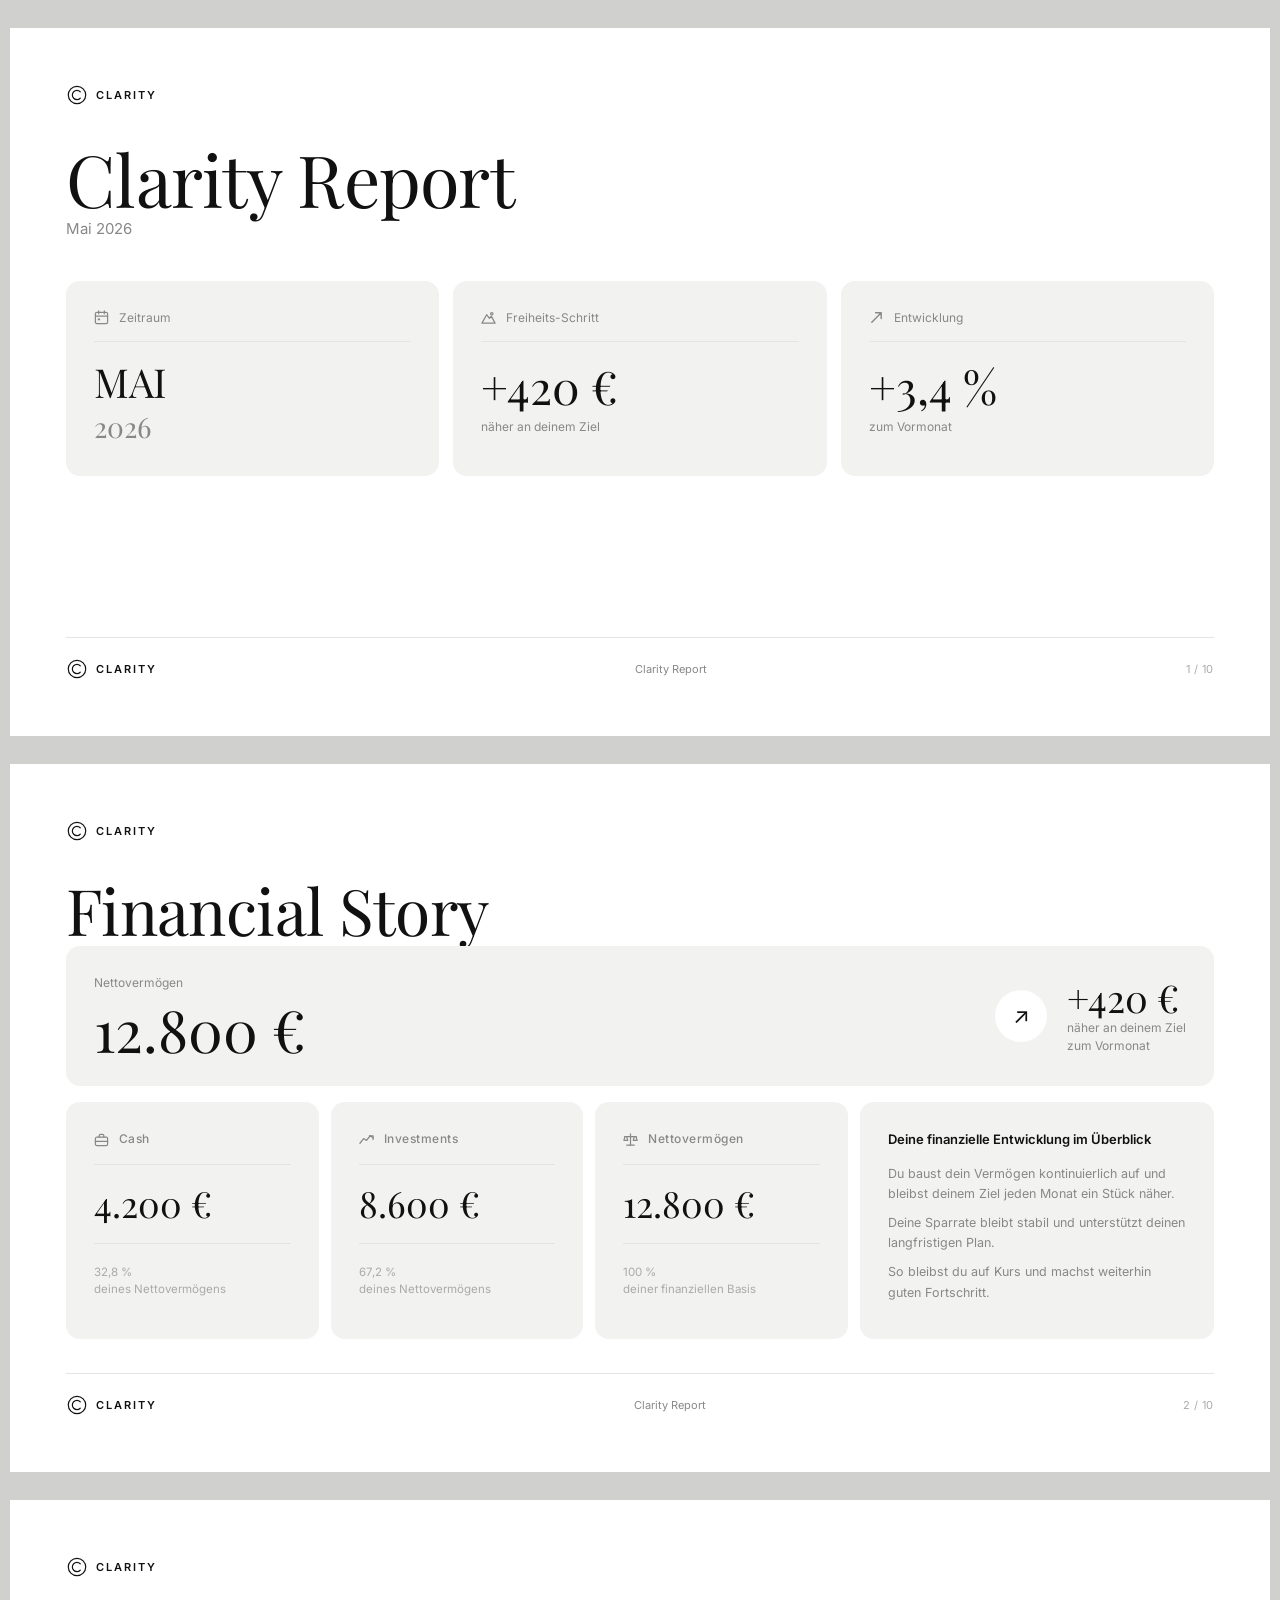
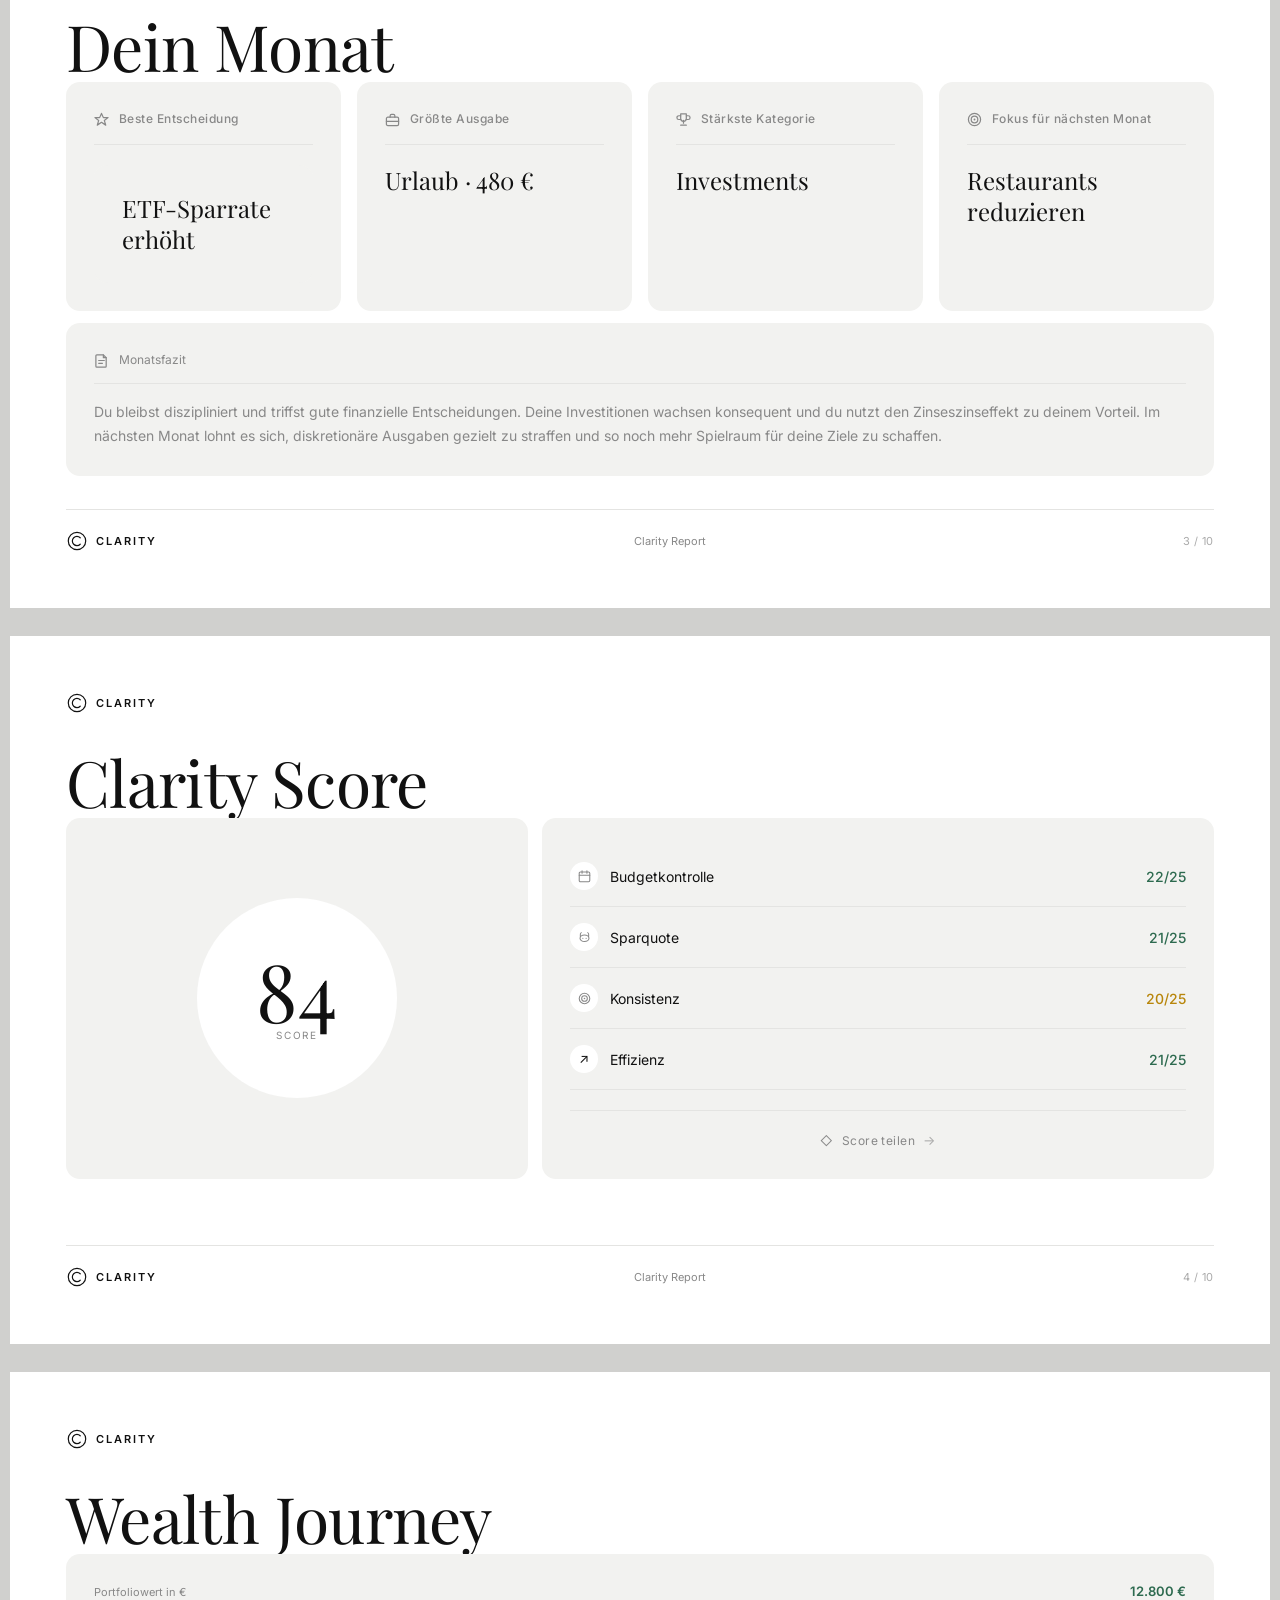
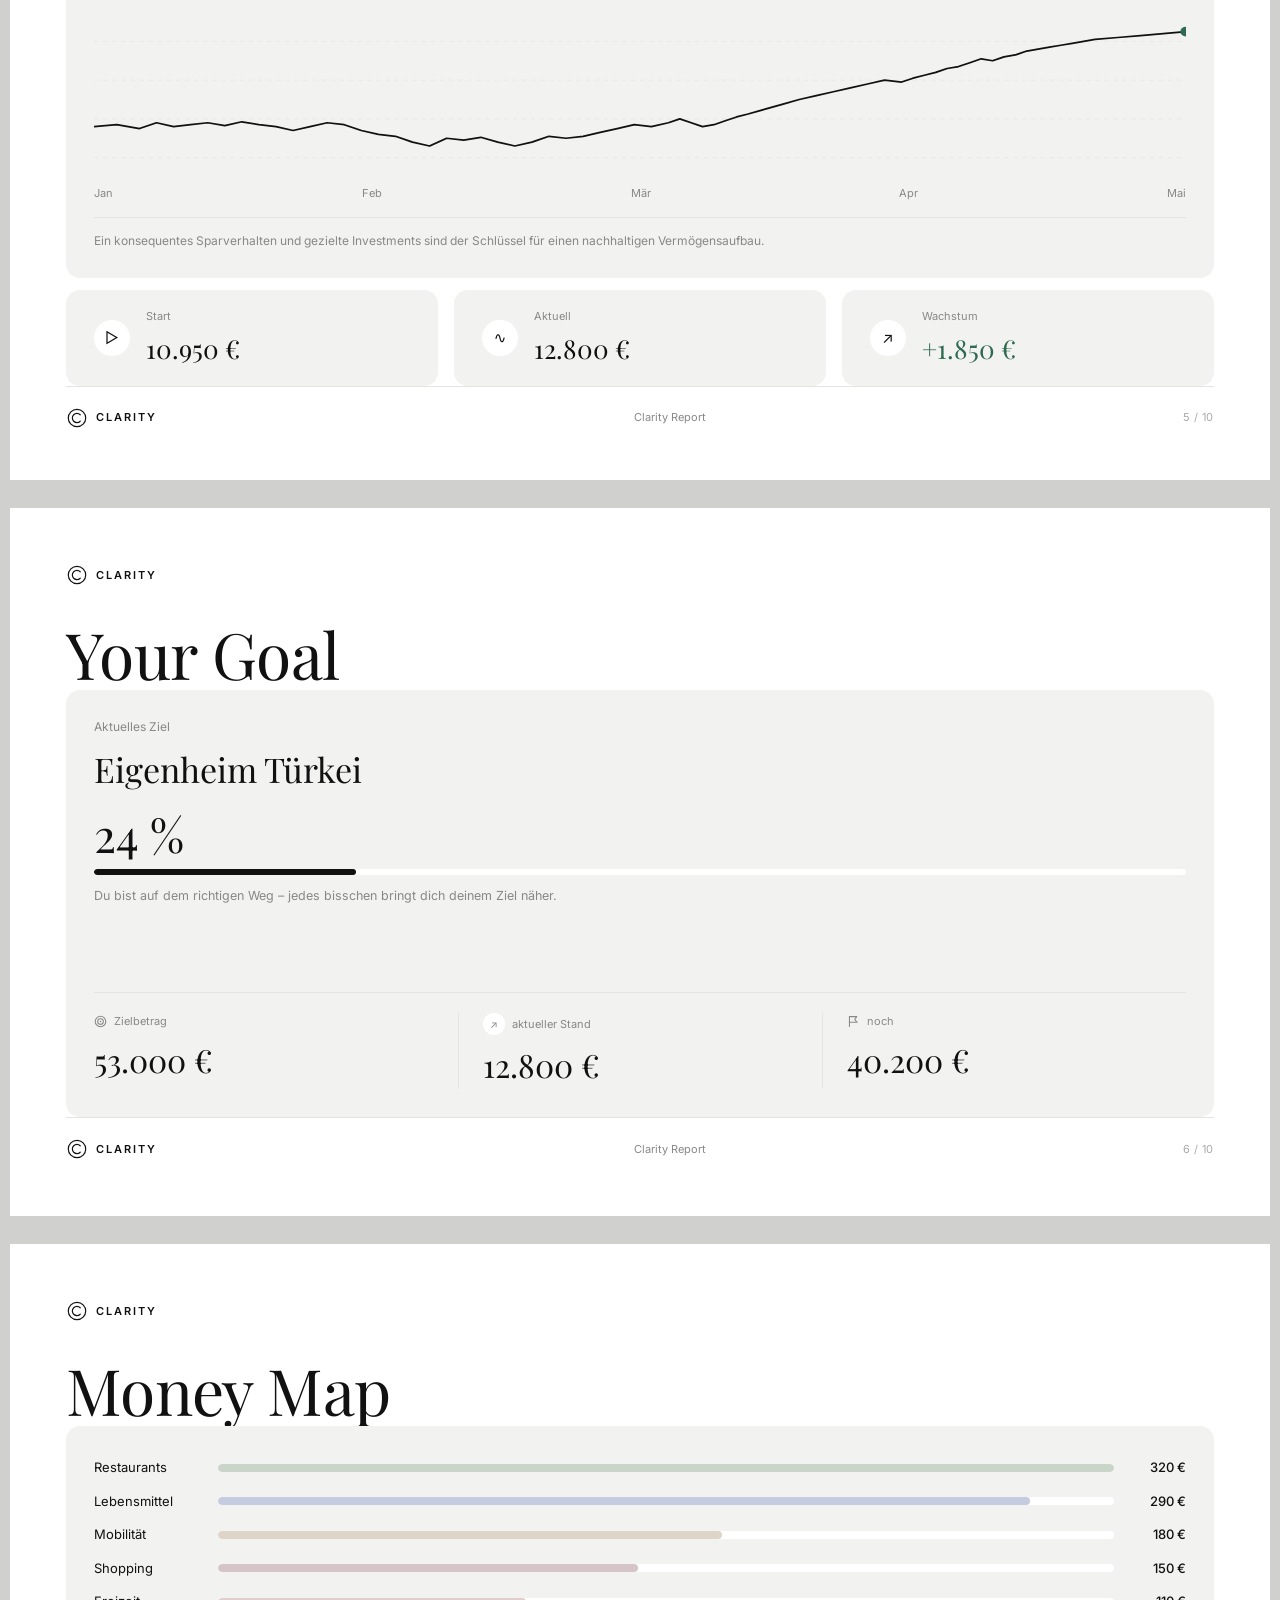
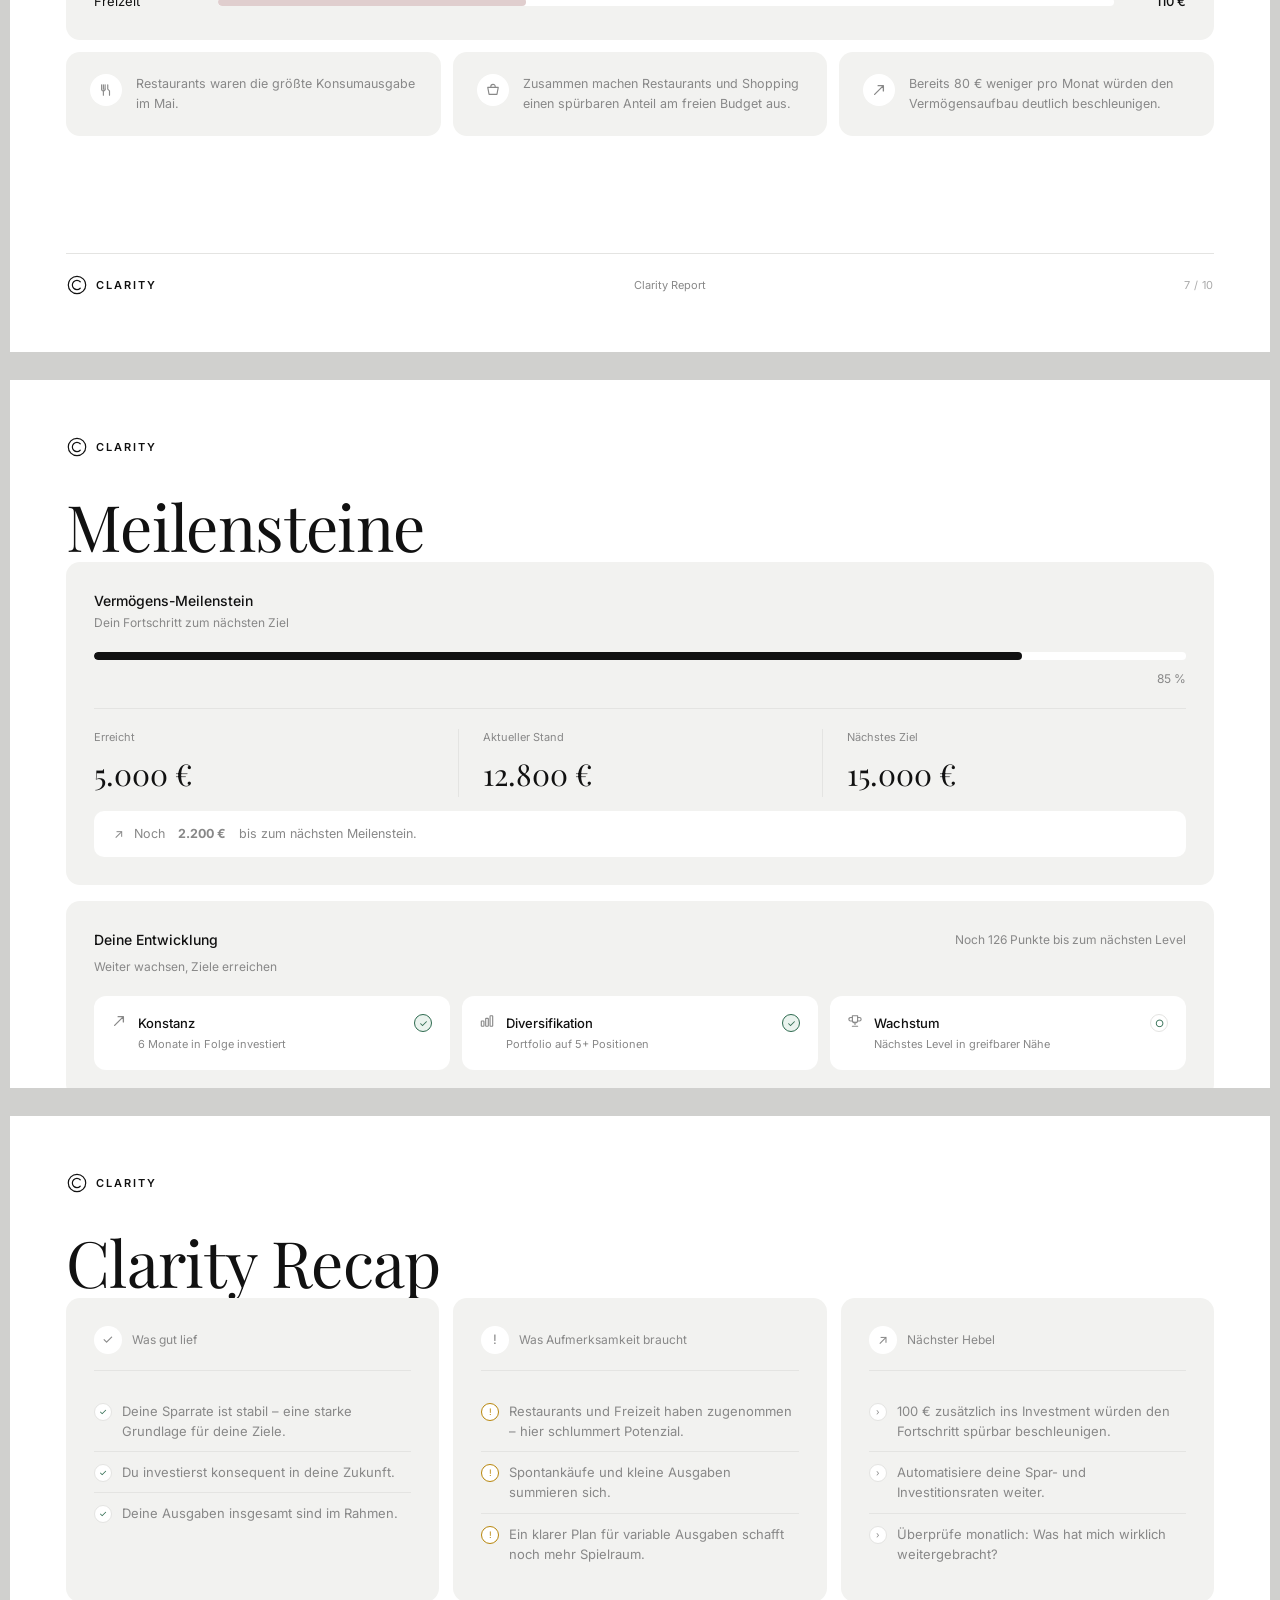
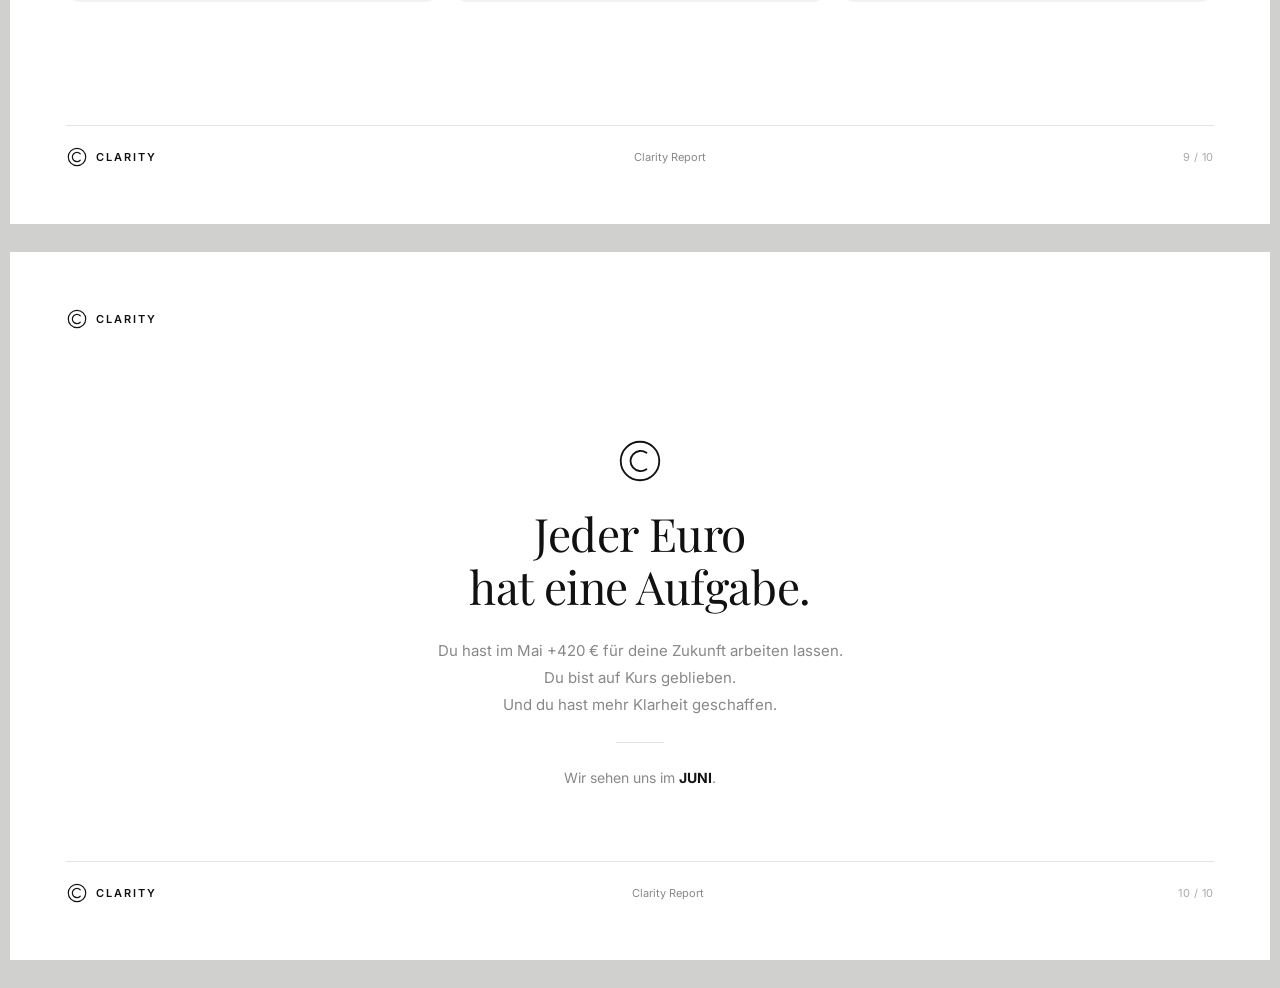
==== index.html @ 7ee2f3eb "add" ====
<!doctype html>
<html lang="de">
  <head>
    <meta charset="UTF-8" />
    <meta name="viewport" content="width=device-width, initial-scale=1.0" />
    <title>Clarity Report</title>
    <link rel="stylesheet" href="style.css" />
    <link
      href="https://fonts.googleapis.com/css2?family=Playfair+Display:wght@400;700&family=Inter:wght@300;400;500;600&display=swap"
      rel="stylesheet"
    />
  </head>
  <body>
    <!-- ═══════════════════════════════════════
     PAGE 1 — COVER
════════════════════════════════════════ -->
    <div class="page">
      <div class="logo">
        <svg
          class="logo-icon"
          viewBox="0 0 24 24"
          fill="none"
          xmlns="http://www.w3.org/2000/svg"
        >
          <circle cx="12" cy="12" r="9.5" stroke="#111111" stroke-width="1.3" />
          <path
            d="M15.5 8.5A5 5 0 1 0 15.5 15.5"
            stroke="#111111"
            stroke-width="1.3"
            stroke-linecap="round"
            fill="none"
          />
        </svg>
        CLARITY
      </div>

      <div class="display" style="font-size: 72px; font-weight: 400">
        Clarity Report
      </div>
      <div class="display-sub">Mai 2026</div>

      <div class="cover-kpis">
        <div class="cover-kpi">
          <div class="kpi-title">
            <svg
              width="15"
              height="15"
              viewBox="0 0 16 16"
              fill="none"
              stroke="#888"
              stroke-width="1.3"
              stroke-linecap="round"
              stroke-linejoin="round"
            >
              <rect x="1.5" y="2.5" width="13" height="12" rx="1.5" />
              <line x1="5" y1="1" x2="5" y2="4" />
              <line x1="11" y1="1" x2="11" y2="4" />
              <line x1="1.5" y1="6.5" x2="14.5" y2="6.5" />
              <rect
                x="4"
                y="9"
                width="2.5"
                height="2"
                rx="0.4"
                fill="#888"
                stroke="none"
              />
            </svg>
            Zeitraum
          </div>
          <span class="cover-date">MAI</span>
          <span class="cover-year">2026</span>
        </div>
        <div class="cover-kpi">
          <div class="kpi-title">
            <svg
              width="15"
              height="15"
              viewBox="0 0 16 16"
              fill="none"
              stroke="#888"
              stroke-width="1.3"
              stroke-linecap="round"
              stroke-linejoin="round"
            >
              <path d="M1 14L6 5l3 4 2-2.5 4 7.5H1z" />
              <circle cx="11.5" cy="4" r="1.3" />
            </svg>
            Freiheits-Schritt
          </div>
          <div class="big-num">+420 €</div>
          <div class="big-num-label">näher an deinem Ziel</div>
        </div>
        <div class="cover-kpi">
          <div class="kpi-title">
            <svg
              width="15"
              height="15"
              viewBox="0 0 16 16"
              fill="none"
              stroke="#888"
              stroke-width="1.5"
              stroke-linecap="round"
              stroke-linejoin="round"
            >
              <path d="M3 13L13 3M7 3h6v6" />
            </svg>
            Entwicklung
          </div>
          <div class="big-num">+3,4 %</div>
          <div class="big-num-label">zum Vormonat</div>
        </div>
      </div>

      <div class="page-footer">
        <div class="logo">
          <svg
            class="logo-icon"
            viewBox="0 0 24 24"
            fill="none"
            xmlns="http://www.w3.org/2000/svg"
          >
            <circle
              cx="12"
              cy="12"
              r="9.5"
              stroke="#111111"
              stroke-width="1.3"
            />
            <path
              d="M15.5 8.5A5 5 0 1 0 15.5 15.5"
              stroke="#111111"
              stroke-width="1.3"
              stroke-linecap="round"
              fill="none"
            />
          </svg>
          CLARITY
        </div>
        <div style="font-size: 11px; color: var(--text-secondary)">
          Clarity Report
        </div>
        <div class="page-num">1 / 10</div>
      </div>
    </div>

    <!-- ═══════════════════════════════════════
     PAGE 2 — FINANCIAL STORY
════════════════════════════════════════ -->
    <div class="page">
      <div class="logo">
        <svg
          class="logo-icon"
          viewBox="0 0 24 24"
          fill="none"
          xmlns="http://www.w3.org/2000/svg"
        >
          <circle cx="12" cy="12" r="9.5" stroke="#111111" stroke-width="1.3" />
          <path
            d="M15.5 8.5A5 5 0 1 0 15.5 15.5"
            stroke="#111111"
            stroke-width="1.3"
            stroke-linecap="round"
            fill="none"
          />
        </svg>
        CLARITY
      </div>

      <div class="display">Financial Story</div>

      <div class="fin-hero">
        <div class="left">
          <div class="label">Nettovermögen</div>
          <div
            style="
              font-family: var(--font-display);
              font-size: 58px;
              font-weight: 400;
              line-height: 1;
            "
          >
            12.800 €
          </div>
        </div>
        <div class="right">
          <div class="icon-circle">↗</div>
          <div>
            <div class="delta">+420 €</div>
            <div class="delta-sub">näher an deinem Ziel</div>
            <div class="delta-sub">zum Vormonat</div>
          </div>
        </div>
      </div>

      <div class="fin-bottom">
        <div class="card">
          <div class="card-label">
            <svg
              width="15"
              height="15"
              viewBox="0 0 16 16"
              fill="none"
              stroke="#888"
              stroke-width="1.3"
              stroke-linecap="round"
              stroke-linejoin="round"
            >
              <rect x="1.5" y="5.5" width="13" height="9" rx="1.5" />
              <path
                d="M5.5 5.5V4a1.5 1.5 0 0 1 1.5-1.5h2A1.5 1.5 0 0 1 10.5 4v1.5"
              />
              <line x1="1.5" y1="10" x2="14.5" y2="10" />
            </svg>
            Cash
          </div>
          <div class="big-num" style="font-size: 36px">4.200 €</div>
          <hr class="divider" />
          <div class="fin-kpi-pct">32,8 %<br />deines Nettovermögens</div>
        </div>
        <div class="card">
          <div class="card-label">
            <svg
              width="15"
              height="15"
              viewBox="0 0 16 16"
              fill="none"
              stroke="#888"
              stroke-width="1.3"
              stroke-linecap="round"
              stroke-linejoin="round"
            >
              <polyline points="1,12 5,7 8,9 12,4 15,6" />
              <polyline points="11,4 15,4 15,8" />
            </svg>
            Investments
          </div>
          <div class="big-num" style="font-size: 36px">8.600 €</div>
          <hr class="divider" />
          <div class="fin-kpi-pct">67,2 %<br />deines Nettovermögens</div>
        </div>
        <div class="card">
          <div class="card-label">
            <svg
              width="15"
              height="15"
              viewBox="0 0 16 16"
              fill="none"
              stroke="#888"
              stroke-width="1.3"
              stroke-linecap="round"
              stroke-linejoin="round"
            >
              <line x1="8" y1="2" x2="8" y2="14" />
              <line x1="4" y1="14" x2="12" y2="14" />
              <line x1="2" y1="5" x2="14" y2="5" />
              <path d="M2 5l-1 4h4L4 5" />
              <path d="M14 5l1 4h-4l1-4" />
            </svg>
            Nettovermögen
          </div>
          <div class="big-num" style="font-size: 36px">12.800 €</div>
          <hr class="divider" />
          <div class="fin-kpi-pct">100 %<br />deiner finanziellen Basis</div>
        </div>
        <div class="insight-card">
          <h4>Deine finanzielle Entwicklung im Überblick</h4>
          <p>
            Du baust dein Vermögen kontinuierlich auf und bleibst deinem Ziel
            jeden Monat ein Stück näher.
          </p>
          <p>
            Deine Sparrate bleibt stabil und unterstützt deinen langfristigen
            Plan.
          </p>
          <p>So bleibst du auf Kurs und machst weiterhin guten Fortschritt.</p>
        </div>
      </div>

      <div class="page-footer">
        <div class="logo">
          <svg
            class="logo-icon"
            viewBox="0 0 24 24"
            fill="none"
            xmlns="http://www.w3.org/2000/svg"
          >
            <circle
              cx="12"
              cy="12"
              r="9.5"
              stroke="#111111"
              stroke-width="1.3"
            />
            <path
              d="M15.5 8.5A5 5 0 1 0 15.5 15.5"
              stroke="#111111"
              stroke-width="1.3"
              stroke-linecap="round"
              fill="none"
            /></svg
          >CLARITY
        </div>
        <div style="font-size: 11px; color: var(--text-secondary)">
          Clarity Report
        </div>
        <div class="page-num">2 / 10</div>
      </div>
    </div>

    <!-- ═══════════════════════════════════════
     PAGE 3 — DEIN MONAT
════════════════════════════════════════ -->
    <div class="page">
      <div class="logo">
        <svg
          class="logo-icon"
          viewBox="0 0 24 24"
          fill="none"
          xmlns="http://www.w3.org/2000/svg"
        >
          <circle cx="12" cy="12" r="9.5" stroke="#111111" stroke-width="1.3" />
          <path
            d="M15.5 8.5A5 5 0 1 0 15.5 15.5"
            stroke="#111111"
            stroke-width="1.3"
            stroke-linecap="round"
            fill="none"
          /></svg
        >CLARITY
      </div>

      <div class="display">Dein Monat</div>

      <div class="monat-grid">
        <div class="monat-card">
          <div class="card-label">
            <svg
              width="15"
              height="15"
              viewBox="0 0 16 16"
              fill="none"
              stroke="#888"
              stroke-width="1.3"
              stroke-linecap="round"
              stroke-linejoin="round"
            >
              <polygon
                points="8,1.5 10,6 15,6 11,9 12.5,14 8,11 3.5,14 5,9 1,6 6,6"
              /></svg
            >Beste Entscheidung
          </div>
          <div
            class="monat-card val"
            style="
              font-family: var(--font-display);
              font-size: 24px;
              font-weight: 400;
              line-height: 1.3;
              margin-top: 8px;
            "
          >
            ETF-Sparrate erhöht
          </div>
        </div>
        <div class="monat-card">
          <div class="card-label">
            <svg
              width="15"
              height="15"
              viewBox="0 0 16 16"
              fill="none"
              stroke="#888"
              stroke-width="1.3"
              stroke-linecap="round"
              stroke-linejoin="round"
            >
              <rect x="1.5" y="5.5" width="13" height="9" rx="1.5" />
              <path
                d="M5.5 5.5V4a1.5 1.5 0 0 1 1.5-1.5h2A1.5 1.5 0 0 1 10.5 4v1.5"
              />
              <line x1="1.5" y1="10" x2="14.5" y2="10" /></svg
            >Größte Ausgabe
          </div>
          <div
            style="
              font-family: var(--font-display);
              font-size: 24px;
              font-weight: 400;
              line-height: 1.3;
              margin-top: 8px;
            "
          >
            Urlaub · 480 €
          </div>
        </div>
        <div class="monat-card">
          <div class="card-label">
            <svg
              width="15"
              height="15"
              viewBox="0 0 16 16"
              fill="none"
              stroke="#888"
              stroke-width="1.3"
              stroke-linecap="round"
              stroke-linejoin="round"
            >
              <path d="M5 2h6v5a3 3 0 0 1-6 0V2z" />
              <path d="M5 4H3a2 2 0 0 0 0 4h2" />
              <path d="M11 4h2a2 2 0 0 1 0 4h-2" />
              <line x1="8" y1="9" x2="8" y2="12" />
              <line x1="5" y1="14" x2="11" y2="14" /></svg
            >Stärkste Kategorie
          </div>
          <div
            style="
              font-family: var(--font-display);
              font-size: 24px;
              font-weight: 400;
              line-height: 1.3;
              margin-top: 8px;
            "
          >
            Investments
          </div>
        </div>
        <div class="monat-card">
          <div class="card-label">
            <svg
              width="15"
              height="15"
              viewBox="0 0 16 16"
              fill="none"
              stroke="#888"
              stroke-width="1.3"
              stroke-linecap="round"
            >
              <circle cx="8" cy="8" r="6.5" />
              <circle cx="8" cy="8" r="3.5" />
              <circle cx="8" cy="8" r="1" fill="#888" stroke="none" /></svg
            >Fokus für nächsten Monat
          </div>
          <div
            style="
              font-family: var(--font-display);
              font-size: 24px;
              font-weight: 400;
              line-height: 1.3;
              margin-top: 8px;
            "
          >
            Restaurants reduzieren
          </div>
        </div>
      </div>

      <div class="fazit-card">
        <div class="label">
          <svg
            width="15"
            height="15"
            viewBox="0 0 16 16"
            fill="none"
            stroke="#888"
            stroke-width="1.3"
            stroke-linecap="round"
            stroke-linejoin="round"
          >
            <path
              d="M3 2h7l3 3v9a1 1 0 0 1-1 1H3a1 1 0 0 1-1-1V3a1 1 0 0 1 1-1z"
            />
            <path d="M10 2v3h3" />
            <line x1="5" y1="8" x2="11" y2="8" />
            <line x1="5" y1="11" x2="9" y2="11" />
          </svg>
          Monatsfazit
        </div>
        <p>
          Du bleibst diszipliniert und triffst gute finanzielle Entscheidungen.
          Deine Investitionen wachsen konsequent und du nutzt den
          Zinseszinseffekt zu deinem Vorteil. Im nächsten Monat lohnt es sich,
          diskretionäre Ausgaben gezielt zu straffen und so noch mehr Spielraum
          für deine Ziele zu schaffen.
        </p>
      </div>

      <div class="page-footer">
        <div class="logo">
          <svg
            class="logo-icon"
            viewBox="0 0 24 24"
            fill="none"
            xmlns="http://www.w3.org/2000/svg"
          >
            <circle
              cx="12"
              cy="12"
              r="9.5"
              stroke="#111111"
              stroke-width="1.3"
            />
            <path
              d="M15.5 8.5A5 5 0 1 0 15.5 15.5"
              stroke="#111111"
              stroke-width="1.3"
              stroke-linecap="round"
              fill="none"
            /></svg
          >CLARITY
        </div>
        <div style="font-size: 11px; color: var(--text-secondary)">
          Clarity Report
        </div>
        <div class="page-num">3 / 10</div>
      </div>
    </div>

    <!-- ═══════════════════════════════════════
     PAGE 4 — CLARITY SCORE
════════════════════════════════════════ -->
    <div class="page">
      <div class="logo">
        <svg
          class="logo-icon"
          viewBox="0 0 24 24"
          fill="none"
          xmlns="http://www.w3.org/2000/svg"
        >
          <circle cx="12" cy="12" r="9.5" stroke="#111111" stroke-width="1.3" />
          <path
            d="M15.5 8.5A5 5 0 1 0 15.5 15.5"
            stroke="#111111"
            stroke-width="1.3"
            stroke-linecap="round"
            fill="none"
          /></svg
        >CLARITY
      </div>

      <div class="display">Clarity Score</div>

      <div class="score-layout">
        <div class="score-circle-card">
          <div class="score-circle">
            <div class="score-num">84</div>
            <div class="score-word">Score</div>
          </div>
        </div>
        <div class="score-dims">
          <div class="score-dim-row">
            <div class="dim-left">
              <div class="dim-icon">
                <svg
                  width="13"
                  height="13"
                  viewBox="0 0 16 16"
                  fill="none"
                  stroke="#888"
                  stroke-width="1.3"
                  stroke-linecap="round"
                  stroke-linejoin="round"
                >
                  <rect x="1.5" y="2.5" width="13" height="12" rx="1.5" />
                  <line x1="5" y1="1" x2="5" y2="4" />
                  <line x1="11" y1="1" x2="11" y2="4" />
                  <line x1="1.5" y1="6.5" x2="14.5" y2="6.5" />
                </svg>
              </div>
              Budgetkontrolle
            </div>
            <div class="score-val-green">22/25</div>
          </div>
          <div class="score-dim-row">
            <div class="dim-left">
              <div class="dim-icon">
                <svg
                  width="13"
                  height="13"
                  viewBox="0 0 16 16"
                  fill="none"
                  stroke="#888"
                  stroke-width="1.3"
                  stroke-linecap="round"
                  stroke-linejoin="round"
                >
                  <ellipse cx="8" cy="9" rx="5.5" ry="4" />
                  <path d="M3 7c0-2-1-4 1-5" />
                  <path d="M13 7c0-2 1-4-1-5" />
                  <circle cx="6" cy="9" r="0.7" fill="#888" stroke="none" />
                  <circle cx="10" cy="9" r="0.7" fill="#888" stroke="none" />
                </svg>
              </div>
              Sparquote
            </div>
            <div class="score-val-green">21/25</div>
          </div>
          <div class="score-dim-row">
            <div class="dim-left">
              <div class="dim-icon">
                <svg
                  width="13"
                  height="13"
                  viewBox="0 0 16 16"
                  fill="none"
                  stroke="#888"
                  stroke-width="1.3"
                  stroke-linecap="round"
                >
                  <circle cx="8" cy="8" r="6.5" />
                  <circle cx="8" cy="8" r="3.5" />
                  <circle cx="8" cy="8" r="1" fill="#888" stroke="none" />
                </svg>
              </div>
              Konsistenz
            </div>
            <div class="score-val-gold">20/25</div>
          </div>
          <div class="score-dim-row">
            <div class="dim-left">
              <div class="dim-icon">↗</div>
              Effizienz
            </div>
            <div class="score-val-green">21/25</div>
          </div>
          <div class="score-cta">
            <span>◇</span>
            Score teilen
            <span class="cta-arrow">→</span>
          </div>
        </div>
      </div>

      <div class="page-footer">
        <div class="logo">
          <svg
            class="logo-icon"
            viewBox="0 0 24 24"
            fill="none"
            xmlns="http://www.w3.org/2000/svg"
          >
            <circle
              cx="12"
              cy="12"
              r="9.5"
              stroke="#111111"
              stroke-width="1.3"
            />
            <path
              d="M15.5 8.5A5 5 0 1 0 15.5 15.5"
              stroke="#111111"
              stroke-width="1.3"
              stroke-linecap="round"
              fill="none"
            /></svg
          >CLARITY
        </div>
        <div style="font-size: 11px; color: var(--text-secondary)">
          Clarity Report
        </div>
        <div class="page-num">4 / 10</div>
      </div>
    </div>

    <!-- ═══════════════════════════════════════
     PAGE 5 — WEALTH JOURNEY
════════════════════════════════════════ -->
    <div class="page">
      <div class="logo">
        <svg
          class="logo-icon"
          viewBox="0 0 24 24"
          fill="none"
          xmlns="http://www.w3.org/2000/svg"
        >
          <circle cx="12" cy="12" r="9.5" stroke="#111111" stroke-width="1.3" />
          <path
            d="M15.5 8.5A5 5 0 1 0 15.5 15.5"
            stroke="#111111"
            stroke-width="1.3"
            stroke-linecap="round"
            fill="none"
          /></svg
        >CLARITY
      </div>

      <div class="display">Wealth Journey</div>

      <div class="chart-card">
        <div class="chart-label-row">
          <span class="axis-label">Portfoliowert in €</span>
          <span class="chart-val">12.800 €</span>
        </div>
        <div class="chart-area">
          <svg
            viewBox="0 0 960 160"
            preserveAspectRatio="none"
            xmlns="http://www.w3.org/2000/svg"
          >
            <!-- Y grid lines -->
            <line
              x1="0"
              y1="20"
              x2="960"
              y2="20"
              stroke="#E8E8E8"
              stroke-width="0.8"
              stroke-dasharray="4,4"
            />
            <line
              x1="0"
              y1="60"
              x2="960"
              y2="60"
              stroke="#E8E8E8"
              stroke-width="0.8"
              stroke-dasharray="4,4"
            />
            <line
              x1="0"
              y1="100"
              x2="960"
              y2="100"
              stroke="#E8E8E8"
              stroke-width="0.8"
              stroke-dasharray="4,4"
            />
            <line
              x1="0"
              y1="140"
              x2="960"
              y2="140"
              stroke="#E8E8E8"
              stroke-width="0.8"
              stroke-dasharray="4,4"
            />
            <!-- Wealth line: Jan ~108, gradual rise with noise to May 128 -->
            <polyline
              fill="none"
              stroke="#111111"
              stroke-width="1.8"
              stroke-linejoin="round"
              points="
            0,108 20,106 40,110 55,104 70,108 85,106 100,104 115,107 130,103
            145,106 160,108 175,112 190,108 205,104 220,106 235,112 250,116
            265,118 280,124 295,128 310,120 325,122 340,119 355,124 370,128
            385,124 400,118 415,120 430,118 445,114 460,110 475,106 490,108
            505,104 515,100 525,104 535,108 545,106 555,102 565,98 575,95
            590,90 605,85 620,80 635,76 650,72 665,68 680,64 695,60
            710,62 720,58 730,55 740,52 750,48 760,46 770,42 780,38
            790,40 800,36 810,34 820,30 830,28 840,26 850,24 860,22
            870,20 880,18 900,16 920,14 940,12 960,10
          "
            />
            <!-- End dot -->
            <circle cx="960" cy="10" r="5" fill="#2D6A4F" />
          </svg>
        </div>
        <!-- X axis labels -->
        <div
          style="display: flex; justify-content: space-between; margin-top: 8px"
        >
          <span style="font-size: 11px; color: var(--text-secondary)">Jan</span>
          <span style="font-size: 11px; color: var(--text-secondary)">Feb</span>
          <span style="font-size: 11px; color: var(--text-secondary)">Mär</span>
          <span style="font-size: 11px; color: var(--text-secondary)">Apr</span>
          <span style="font-size: 11px; color: var(--text-secondary)">Mai</span>
        </div>
        <div class="chart-caption">
          Ein konsequentes Sparverhalten und gezielte Investments sind der
          Schlüssel für einen nachhaltigen Vermögensaufbau.
        </div>
      </div>

      <div class="journey-kpis">
        <div class="journey-kpi">
          <div class="jkpi-icon">▷</div>
          <div>
            <div class="jkpi-label">Start</div>
            <div class="jkpi-val">10.950 €</div>
          </div>
        </div>
        <div class="journey-kpi">
          <div class="jkpi-icon">∿</div>
          <div>
            <div class="jkpi-label">Aktuell</div>
            <div class="jkpi-val">12.800 €</div>
          </div>
        </div>
        <div class="journey-kpi">
          <div class="jkpi-icon">↗</div>
          <div>
            <div class="jkpi-label">Wachstum</div>
            <div class="jkpi-val green">+1.850 €</div>
          </div>
        </div>
      </div>

      <div class="page-footer">
        <div class="logo">
          <svg
            class="logo-icon"
            viewBox="0 0 24 24"
            fill="none"
            xmlns="http://www.w3.org/2000/svg"
          >
            <circle
              cx="12"
              cy="12"
              r="9.5"
              stroke="#111111"
              stroke-width="1.3"
            />
            <path
              d="M15.5 8.5A5 5 0 1 0 15.5 15.5"
              stroke="#111111"
              stroke-width="1.3"
              stroke-linecap="round"
              fill="none"
            /></svg
          >CLARITY
        </div>
        <div style="font-size: 11px; color: var(--text-secondary)">
          Clarity Report
        </div>
        <div class="page-num">5 / 10</div>
      </div>
    </div>

    <!-- ═══════════════════════════════════════
     PAGE 6 — YOUR GOAL
════════════════════════════════════════ -->
    <div class="page">
      <div class="logo">
        <svg
          class="logo-icon"
          viewBox="0 0 24 24"
          fill="none"
          xmlns="http://www.w3.org/2000/svg"
        >
          <circle cx="12" cy="12" r="9.5" stroke="#111111" stroke-width="1.3" />
          <path
            d="M15.5 8.5A5 5 0 1 0 15.5 15.5"
            stroke="#111111"
            stroke-width="1.3"
            stroke-linecap="round"
            fill="none"
          /></svg
        >CLARITY
      </div>

      <div class="display">Your Goal</div>

      <div
        class="goal-card"
        style="
          flex: 1;
          display: flex;
          flex-direction: column;
          justify-content: space-between;
        "
      >
        <div>
          <div class="goal-label">Aktuelles Ziel</div>
          <div class="goal-name">Eigenheim Türkei</div>
          <div class="goal-pct">24 %</div>
          <div class="progress-track"><div class="progress-fill"></div></div>
          <div class="goal-hint">
            Du bist auf dem richtigen Weg – jedes bisschen bringt dich deinem
            Ziel näher.
          </div>
        </div>
        <div class="goal-kpis">
          <div class="goal-kpi">
            <div class="gk-label">
              <svg
                width="13"
                height="13"
                viewBox="0 0 16 16"
                fill="none"
                stroke="#888"
                stroke-width="1.3"
                stroke-linecap="round"
              >
                <circle cx="8" cy="8" r="6.5" />
                <circle cx="8" cy="8" r="3.5" />
                <circle cx="8" cy="8" r="1" fill="#888" stroke="none" /></svg
              >Zielbetrag
            </div>
            <div class="gk-val">53.000 €</div>
          </div>
          <div class="goal-kpi">
            <div class="gk-label">
              <span class="gk-icon">↗</span>aktueller Stand
            </div>
            <div class="gk-val">12.800 €</div>
          </div>
          <div class="goal-kpi">
            <div class="gk-label">
              <svg
                width="13"
                height="13"
                viewBox="0 0 16 16"
                fill="none"
                stroke="#888"
                stroke-width="1.3"
                stroke-linecap="round"
                stroke-linejoin="round"
              >
                <line x1="3" y1="2" x2="3" y2="14" />
                <path d="M3 2h9l-2.5 3.5L12.5 9H3" /></svg
              >noch
            </div>
            <div class="gk-val">40.200 €</div>
          </div>
        </div>
      </div>

      <div class="page-footer">
        <div class="logo">
          <svg
            class="logo-icon"
            viewBox="0 0 24 24"
            fill="none"
            xmlns="http://www.w3.org/2000/svg"
          >
            <circle
              cx="12"
              cy="12"
              r="9.5"
              stroke="#111111"
              stroke-width="1.3"
            />
            <path
              d="M15.5 8.5A5 5 0 1 0 15.5 15.5"
              stroke="#111111"
              stroke-width="1.3"
              stroke-linecap="round"
              fill="none"
            /></svg
          >CLARITY
        </div>
        <div style="font-size: 11px; color: var(--text-secondary)">
          Clarity Report
        </div>
        <div class="page-num">6 / 10</div>
      </div>
    </div>

    <!-- ═══════════════════════════════════════
     PAGE 7 — MONEY MAP
════════════════════════════════════════ -->
    <div class="page">
      <div class="logo">
        <svg
          class="logo-icon"
          viewBox="0 0 24 24"
          fill="none"
          xmlns="http://www.w3.org/2000/svg"
        >
          <circle cx="12" cy="12" r="9.5" stroke="#111111" stroke-width="1.3" />
          <path
            d="M15.5 8.5A5 5 0 1 0 15.5 15.5"
            stroke="#111111"
            stroke-width="1.3"
            stroke-linecap="round"
            fill="none"
          /></svg
        >CLARITY
      </div>

      <div class="display">Money Map</div>

      <div class="money-map-card">
        <div class="bar-list">
          <div class="bar-row">
            <span class="bar-name">Restaurants</span>
            <div class="bar-track">
              <div class="bar-fill" style="width: 100%"></div>
            </div>
            <span class="bar-amt">320 €</span>
          </div>
          <div class="bar-row">
            <span class="bar-name">Lebensmittel</span>
            <div class="bar-track">
              <div class="bar-fill blue" style="width: 90.6%"></div>
            </div>
            <span class="bar-amt">290 €</span>
          </div>
          <div class="bar-row">
            <span class="bar-name">Mobilität</span>
            <div class="bar-track">
              <div class="bar-fill sand" style="width: 56.3%"></div>
            </div>
            <span class="bar-amt">180 €</span>
          </div>
          <div class="bar-row">
            <span class="bar-name">Shopping</span>
            <div class="bar-track">
              <div class="bar-fill mauve" style="width: 46.9%"></div>
            </div>
            <span class="bar-amt">150 €</span>
          </div>
          <div class="bar-row">
            <span class="bar-name">Freizeit</span>
            <div class="bar-track">
              <div class="bar-fill rose" style="width: 34.4%"></div>
            </div>
            <span class="bar-amt">110 €</span>
          </div>
        </div>
      </div>

      <div class="insights-grid">
        <div class="insight-tile">
          <div class="it-icon">
            <svg
              width="14"
              height="14"
              viewBox="0 0 16 16"
              fill="none"
              stroke="#888"
              stroke-width="1.3"
              stroke-linecap="round"
            >
              <line x1="5" y1="2" x2="5" y2="7" />
              <line x1="3" y1="2" x2="3" y2="7" />
              <line x1="7" y1="2" x2="7" y2="7" />
              <path d="M3 7a2 2 0 0 0 4 0" />
              <line x1="5" y1="9" x2="5" y2="14" />
              <path d="M10 2v5l2 2v5" />
            </svg>
          </div>
          <p>Restaurants waren die größte Konsumausgabe im Mai.</p>
        </div>
        <div class="insight-tile">
          <div class="it-icon">
            <svg
              width="14"
              height="14"
              viewBox="0 0 16 16"
              fill="none"
              stroke="#888"
              stroke-width="1.3"
              stroke-linecap="round"
              stroke-linejoin="round"
            >
              <path d="M2 5h12l-1.5 8H3.5L2 5z" />
              <path d="M5.5 5V4a2.5 2.5 0 0 1 5 0v1" />
            </svg>
          </div>
          <p>
            Zusammen machen Restaurants und Shopping einen spürbaren Anteil am
            freien Budget aus.
          </p>
        </div>
        <div class="insight-tile">
          <div class="it-icon">
            <svg
              width="14"
              height="14"
              viewBox="0 0 16 16"
              fill="none"
              stroke="#888"
              stroke-width="1.5"
              stroke-linecap="round"
              stroke-linejoin="round"
            >
              <path d="M3 13L13 3M7 3h6v6" />
            </svg>
          </div>
          <p>
            Bereits 80 € weniger pro Monat würden den Vermögensaufbau deutlich
            beschleunigen.
          </p>
        </div>
      </div>

      <div class="page-footer">
        <div class="logo">
          <svg
            class="logo-icon"
            viewBox="0 0 24 24"
            fill="none"
            xmlns="http://www.w3.org/2000/svg"
          >
            <circle
              cx="12"
              cy="12"
              r="9.5"
              stroke="#111111"
              stroke-width="1.3"
            />
            <path
              d="M15.5 8.5A5 5 0 1 0 15.5 15.5"
              stroke="#111111"
              stroke-width="1.3"
              stroke-linecap="round"
              fill="none"
            /></svg
          >CLARITY
        </div>
        <div style="font-size: 11px; color: var(--text-secondary)">
          Clarity Report
        </div>
        <div class="page-num">7 / 10</div>
      </div>
    </div>

    <!-- ═══════════════════════════════════════
     PAGE 8 — MEILENSTEINE
════════════════════════════════════════ -->
    <div class="page">
      <div class="logo">
        <svg
          class="logo-icon"
          viewBox="0 0 24 24"
          fill="none"
          xmlns="http://www.w3.org/2000/svg"
        >
          <circle cx="12" cy="12" r="9.5" stroke="#111111" stroke-width="1.3" />
          <path
            d="M15.5 8.5A5 5 0 1 0 15.5 15.5"
            stroke="#111111"
            stroke-width="1.3"
            stroke-linecap="round"
            fill="none"
          /></svg
        >CLARITY
      </div>

      <div class="display">Meilensteine</div>

      <div class="milestone-card">
        <div class="milestone-header">
          <h3>Vermögens-Meilenstein</h3>
          <p>Dein Fortschritt zum nächsten Ziel</p>
        </div>
        <div class="ms-progress-track">
          <div class="ms-progress-fill"></div>
        </div>
        <div class="ms-progress-pct">85 %</div>
        <div class="ms-kpis">
          <div class="ms-kpi">
            <div class="mk-label">Erreicht</div>
            <div class="mk-val">5.000 €</div>
          </div>
          <div class="ms-kpi">
            <div class="mk-label">Aktueller Stand</div>
            <div class="mk-val">12.800 €</div>
          </div>
          <div class="ms-kpi">
            <div class="mk-label">Nächstes Ziel</div>
            <div class="mk-val">15.000 €</div>
          </div>
        </div>
        <div class="ms-next">
          <span>↗</span>
          Noch <strong>&nbsp;2.200 €&nbsp;</strong> bis zum nächsten
          Meilenstein.
        </div>
      </div>

      <div class="badges-card">
        <div class="badges-header">
          <h3>Deine Entwicklung</h3>
          <span class="pts">Noch 126 Punkte bis zum nächsten Level</span>
        </div>
        <div class="badges-sub">Weiter wachsen, Ziele erreichen</div>
        <div class="badges-grid">
          <div class="badge-tile">
            <svg
              width="14"
              height="14"
              viewBox="0 0 16 16"
              fill="none"
              stroke="#888"
              stroke-width="1.5"
              stroke-linecap="round"
              stroke-linejoin="round"
            >
              <path d="M3 13L13 3M7 3h6v6" />
            </svg>
            <div>
              <div class="b-name">Konstanz</div>
              <div class="b-desc">6 Monate in Folge investiert</div>
            </div>
            <div class="badge-check done">✓</div>
          </div>
          <div class="badge-tile">
            <svg
              width="14"
              height="14"
              viewBox="0 0 16 16"
              fill="none"
              stroke="#888"
              stroke-width="1.3"
              stroke-linecap="round"
              stroke-linejoin="round"
            >
              <rect x="1.5" y="8" width="3" height="6" rx="0.5" />
              <rect x="6.5" y="5" width="3" height="9" rx="0.5" />
              <rect x="11.5" y="2" width="3" height="12" rx="0.5" />
            </svg>
            <div>
              <div class="b-name">Diversifikation</div>
              <div class="b-desc">Portfolio auf 5+ Positionen</div>
            </div>
            <div class="badge-check done">✓</div>
          </div>
          <div class="badge-tile">
            <svg
              width="14"
              height="14"
              viewBox="0 0 16 16"
              fill="none"
              stroke="#888"
              stroke-width="1.3"
              stroke-linecap="round"
              stroke-linejoin="round"
            >
              <path d="M5 2h6v5a3 3 0 0 1-6 0V2z" />
              <path d="M5 4H3a2 2 0 0 0 0 4h2" />
              <path d="M11 4h2a2 2 0 0 1 0 4h-2" />
              <line x1="8" y1="9" x2="8" y2="12" />
              <line x1="5" y1="14" x2="11" y2="14" />
            </svg>
            <div>
              <div class="b-name">Wachstum</div>
              <div class="b-desc">Nächstes Level in greifbarer Nähe</div>
            </div>
            <div class="badge-check">○</div>
          </div>
        </div>
      </div>

      <div class="page-footer">
        <div class="logo">
          <svg
            class="logo-icon"
            viewBox="0 0 24 24"
            fill="none"
            xmlns="http://www.w3.org/2000/svg"
          >
            <circle
              cx="12"
              cy="12"
              r="9.5"
              stroke="#111111"
              stroke-width="1.3"
            />
            <path
              d="M15.5 8.5A5 5 0 1 0 15.5 15.5"
              stroke="#111111"
              stroke-width="1.3"
              stroke-linecap="round"
              fill="none"
            /></svg
          >CLARITY
        </div>
        <div style="font-size: 11px; color: var(--text-secondary)">
          Clarity Report
        </div>
        <div class="page-num">8 / 10</div>
      </div>
    </div>

    <!-- ═══════════════════════════════════════
     PAGE 9 — CLARITY RECAP
════════════════════════════════════════ -->
    <div class="page">
      <div class="logo">
        <svg
          class="logo-icon"
          viewBox="0 0 24 24"
          fill="none"
          xmlns="http://www.w3.org/2000/svg"
        >
          <circle cx="12" cy="12" r="9.5" stroke="#111111" stroke-width="1.3" />
          <path
            d="M15.5 8.5A5 5 0 1 0 15.5 15.5"
            stroke="#111111"
            stroke-width="1.3"
            stroke-linecap="round"
            fill="none"
          /></svg
        >CLARITY
      </div>

      <div class="display">Clarity Recap</div>

      <div class="recap-grid">
        <div class="recap-card">
          <div class="rc-label">
            <div class="rc-icon">✓</div>
            Was gut lief
          </div>
          <ul>
            <li>
              <div class="li-dot">✓</div>
              Deine Sparrate ist stabil – eine starke Grundlage für deine Ziele.
            </li>
            <li>
              <div class="li-dot">✓</div>
              Du investierst konsequent in deine Zukunft.
            </li>
            <li>
              <div class="li-dot">✓</div>
              Deine Ausgaben insgesamt sind im Rahmen.
            </li>
          </ul>
        </div>
        <div class="recap-card">
          <div class="rc-label">
            <div class="rc-icon">!</div>
            Was Aufmerksamkeit braucht
          </div>
          <ul>
            <li>
              <div class="li-dot warn">!</div>
              Restaurants und Freizeit haben zugenommen – hier schlummert
              Potenzial.
            </li>
            <li>
              <div class="li-dot warn">!</div>
              Spontankäufe und kleine Ausgaben summieren sich.
            </li>
            <li>
              <div class="li-dot warn">!</div>
              Ein klarer Plan für variable Ausgaben schafft noch mehr Spielraum.
            </li>
          </ul>
        </div>
        <div class="recap-card">
          <div class="rc-label">
            <div class="rc-icon">↗</div>
            Nächster Hebel
          </div>
          <ul>
            <li>
              <div class="li-dot arrow">›</div>
              100 € zusätzlich ins Investment würden den Fortschritt spürbar
              beschleunigen.
            </li>
            <li>
              <div class="li-dot arrow">›</div>
              Automatisiere deine Spar- und Investitionsraten weiter.
            </li>
            <li>
              <div class="li-dot arrow">›</div>
              Überprüfe monatlich: Was hat mich wirklich weitergebracht?
            </li>
          </ul>
        </div>
      </div>

      <div class="page-footer">
        <div class="logo">
          <svg
            class="logo-icon"
            viewBox="0 0 24 24"
            fill="none"
            xmlns="http://www.w3.org/2000/svg"
          >
            <circle
              cx="12"
              cy="12"
              r="9.5"
              stroke="#111111"
              stroke-width="1.3"
            />
            <path
              d="M15.5 8.5A5 5 0 1 0 15.5 15.5"
              stroke="#111111"
              stroke-width="1.3"
              stroke-linecap="round"
              fill="none"
            /></svg
          >CLARITY
        </div>
        <div style="font-size: 11px; color: var(--text-secondary)">
          Clarity Report
        </div>
        <div class="page-num">9 / 10</div>
      </div>
    </div>

    <!-- ═══════════════════════════════════════
     PAGE 10 — CLOSING
════════════════════════════════════════ -->
    <div class="page" style="min-height: 660px">
      <div class="logo">
        <svg
          class="logo-icon"
          viewBox="0 0 24 24"
          fill="none"
          xmlns="http://www.w3.org/2000/svg"
        >
          <circle cx="12" cy="12" r="9.5" stroke="#111111" stroke-width="1.3" />
          <path
            d="M15.5 8.5A5 5 0 1 0 15.5 15.5"
            stroke="#111111"
            stroke-width="1.3"
            stroke-linecap="round"
            fill="none"
          /></svg
        >CLARITY
      </div>

      <div class="closing-page">
        <svg
          viewBox="0 0 48 48"
          fill="none"
          xmlns="http://www.w3.org/2000/svg"
          style="width: 44px; height: 44px"
        >
          <circle cx="24" cy="24" r="21" stroke="#111111" stroke-width="2" />
          <path
            d="M31 15A11 11 0 1 0 31 33"
            stroke="#111111"
            stroke-width="2"
            stroke-linecap="round"
            fill="none"
          />
        </svg>
        <div class="closing-headline">Jeder Euro<br />hat eine Aufgabe.</div>
        <div class="closing-body">
          Du hast im Mai +420 € für deine Zukunft arbeiten lassen.<br />
          Du bist auf Kurs geblieben.<br />
          Und du hast mehr Klarheit geschaffen.
        </div>
        <hr class="closing-sep" />
        <div class="closing-next">Wir sehen uns im <strong>JUNI</strong>.</div>
      </div>

      <div class="page-footer">
        <div class="logo">
          <svg
            class="logo-icon"
            viewBox="0 0 24 24"
            fill="none"
            xmlns="http://www.w3.org/2000/svg"
          >
            <circle
              cx="12"
              cy="12"
              r="9.5"
              stroke="#111111"
              stroke-width="1.3"
            />
            <path
              d="M15.5 8.5A5 5 0 1 0 15.5 15.5"
              stroke="#111111"
              stroke-width="1.3"
              stroke-linecap="round"
              fill="none"
            /></svg
          >CLARITY
        </div>
        <div style="font-size: 11px; color: var(--text-secondary)">
          Clarity Report
        </div>
        <div class="page-num">10 / 10</div>
      </div>
    </div>
  </body>
</html>
---- style.css ----
*,
*::before,
*::after {
  box-sizing: border-box;
  margin: 0;
  padding: 0;
}

:root {
  --bg: #ffffff;
  --card: #f2f2f0;
  --text-primary: #111111;
  --text-secondary: #888888;
  --text-muted: #aaaaaa;
  --accent-green: #2d6a4f;
  --accent-gold: #b8860b;
  --border: #e4e4e2;
  --font-display: "Playfair Display", Georgia, serif;
  --font-body: "Inter", system-ui, sans-serif;
  --page-w: 1260px;
  --page-h: 708px;
  --page-pad: 56px;
  --radius: 14px;
  --card-pad: 28px;
}

html {
  background: #d0d0ce;
}

body {
  font-family: var(--font-body);
  background: #d0d0ce;
  color: var(--text-primary);
  font-size: 15px;
  line-height: 1.5;
}

/* ── PAGE SHELL ── */
.page {
  width: var(--page-w);
  height: var(--page-h);
  background: var(--bg);
  margin: 28px auto;
  padding: var(--page-pad);
  position: relative;
  display: flex;
  flex-direction: column;
  overflow: hidden;
}

/* ── LOGO ── */
.logo {
  display: flex;
  align-items: center;
  gap: 8px;
  font-family: var(--font-body);
  font-size: 11px;
  font-weight: 600;
  letter-spacing: 0.18em;
  color: var(--text-primary);
  text-transform: uppercase;
  margin-bottom: 36px;
}
.logo-icon {
  width: 22px;
  height: 22px;
  flex-shrink: 0;
}

/* ── PAGE FOOTER ── */
.page-footer {
  margin-top: auto;
  padding-top: 20px;
  border-top: 1px solid var(--border);
  display: flex;
  align-items: center;
  justify-content: space-between;
}
.page-footer .logo {
  margin-bottom: 0;
}
.page-num {
  font-size: 11px;
  color: var(--text-muted);
  letter-spacing: 0.05em;
}

/* ── DISPLAY HEADING ── */
.display {
  font-family: var(--font-display);
  font-size: 64px;
  font-weight: 400;
  line-height: 1;
  letter-spacing: -0.01em;
  color: var(--text-primary);
  margin-bottom: 4px;
}
.display-sub {
  font-family: var(--font-body);
  font-size: 15px;
  font-weight: 400;
  color: var(--text-secondary);
  margin-bottom: 32px;
}

/* ── CARDS ── */
.card {
  background: var(--card);
  border-radius: var(--radius);
  padding: var(--card-pad);
}

/* ── CARD LABEL ── */
.card-label {
  display: flex;
  align-items: center;
  gap: 10px;
  font-size: 12px;
  font-weight: 500;
  color: var(--text-secondary);
  letter-spacing: 0.04em;
  margin-bottom: 20px;
  padding-bottom: 16px;
  border-bottom: 1px solid var(--border);
}
.card-label .icon {
  width: 28px;
  height: 28px;
  background: var(--bg);
  border-radius: 50%;
  display: flex;
  align-items: center;
  justify-content: center;
  font-size: 13px;
}

/* ── GRID UTILS ── */
.grid-3 {
  display: grid;
  grid-template-columns: 1fr 1fr 1fr;
  gap: 16px;
}
.grid-4 {
  display: grid;
  grid-template-columns: 1fr 1fr 1fr 1fr;
  gap: 16px;
}
.grid-2 {
  display: grid;
  grid-template-columns: 1fr 1fr;
  gap: 16px;
}

.big-num {
  font-family: var(--font-display);
  font-size: 46px;
  font-weight: 400;
  line-height: 1.05;
  color: var(--text-primary);
}
.big-num-label {
  font-size: 12px;
  color: var(--text-secondary);
  margin-top: 8px;
}
.big-num-green {
  font-family: var(--font-display);
  font-size: 48px;
  font-weight: 400;
  color: var(--accent-green);
  line-height: 1.05;
}

/* ── DIVIDER ── */
.divider {
  border: none;
  border-top: 1px solid var(--border);
  margin: 20px 0;
}

/* ─────────────────────────────
     PAGE 1 – COVER
  ───────────────────────────── */
.cover-kpis {
  display: grid;
  grid-template-columns: repeat(3, 1fr);
  gap: 14px;
  margin-top: 8px;
}
.cover-kpi {
  background: var(--card);
  border-radius: var(--radius);
  padding: var(--card-pad);
}
.cover-kpi .kpi-title {
  font-size: 12px;
  color: var(--text-secondary);
  margin-bottom: 20px;
  padding-bottom: 14px;
  border-bottom: 1px solid var(--border);
  display: flex;
  align-items: center;
  gap: 10px;
}
.cover-kpi .kpi-val {
  font-family: var(--font-display);
  font-size: 46px;
  font-weight: 400;
  line-height: 1;
}
.cover-kpi .kpi-val-sub {
  font-size: 12px;
  color: var(--text-secondary);
  margin-top: 10px;
}
.cover-date {
  display: block;
  font-family: var(--font-display);
  font-size: 40px;
  font-weight: 400;
  line-height: 1;
  margin-bottom: 4px;
}
.cover-year {
  font-family: var(--font-display);
  font-size: 28px;
  color: var(--text-secondary);
  font-weight: 400;
}

/* ─────────────────────────────
     PAGE 2 – FINANCIAL STORY
  ───────────────────────────── */
.fin-hero {
  background: var(--card);
  border-radius: var(--radius);
  padding: var(--card-pad);
  display: flex;
  align-items: center;
  justify-content: space-between;
  margin-bottom: 16px;
}
.fin-hero .left .label {
  font-size: 12px;
  color: var(--text-secondary);
  margin-bottom: 8px;
}
.fin-hero .right {
  display: flex;
  align-items: center;
  gap: 20px;
}
.fin-hero .right .icon-circle {
  width: 52px;
  height: 52px;
  background: var(--bg);
  border-radius: 50%;
  display: flex;
  align-items: center;
  justify-content: center;
  font-size: 22px;
}
.fin-hero .right .delta {
  font-family: var(--font-display);
  font-size: 38px;
  font-weight: 400;
  color: var(--text-primary);
  line-height: 1.1;
}
.fin-hero .right .delta-sub {
  font-size: 12px;
  color: var(--text-secondary);
}
.fin-bottom {
  display: grid;
  grid-template-columns: 1fr 1fr 1fr 1.4fr;
  gap: 12px;
}
.insight-card {
  background: var(--card);
  border-radius: var(--radius);
  padding: var(--card-pad);
}
.insight-card h4 {
  font-family: var(--font-body);
  font-size: 13px;
  font-weight: 600;
  margin-bottom: 14px;
  color: var(--text-primary);
}
.insight-card p {
  font-size: 12.5px;
  color: var(--text-secondary);
  line-height: 1.65;
  margin-bottom: 8px;
}
.fin-kpi-pct {
  font-size: 11.5px;
  color: var(--text-muted);
  margin-top: 6px;
}

/* ─────────────────────────────
     PAGE 3 – DEIN MONAT
  ───────────────────────────── */
.monat-grid {
  display: grid;
  grid-template-columns: repeat(4, 1fr);
  gap: 16px;
  margin-bottom: 12px;
}
.monat-card {
  background: var(--card);
  border-radius: var(--radius);
  padding: var(--card-pad);
}
.monat-card .val {
  font-family: var(--font-display);
  font-size: 26px;
  font-weight: 400;
  line-height: 1.2;
  margin-top: 4px;
}
.fazit-card {
  background: var(--card);
  border-radius: var(--radius);
  padding: var(--card-pad);
}
.fazit-card .label {
  display: flex;
  align-items: center;
  gap: 10px;
  font-size: 12px;
  color: var(--text-secondary);
  margin-bottom: 16px;
  padding-bottom: 14px;
  border-bottom: 1px solid var(--border);
}
.fazit-card p {
  font-size: 14px;
  color: var(--text-secondary);
  line-height: 1.7;
}

/* ─────────────────────────────
     PAGE 4 – CLARITY SCORE
  ───────────────────────────── */
.score-layout {
  display: grid;
  grid-template-columns: 1.1fr 1.6fr;
  gap: 14px;
}
.score-circle-card {
  background: var(--card);
  border-radius: var(--radius);
  padding: var(--card-pad);
  display: flex;
  align-items: center;
  justify-content: center;
}
.score-circle {
  width: 200px;
  height: 200px;
  background: var(--bg);
  border-radius: 50%;
  display: flex;
  flex-direction: column;
  align-items: center;
  justify-content: center;
  gap: 2px;
}
.score-num {
  font-family: var(--font-display);
  font-size: 80px;
  font-weight: 400;
  line-height: 0.9;
  display: block;
}
.score-word {
  font-size: 10px;
  letter-spacing: 0.18em;
  color: var(--text-secondary);
  text-transform: uppercase;
}
.score-dims {
  background: var(--card);
  border-radius: var(--radius);
  padding: var(--card-pad);
}
.score-dim-row {
  display: flex;
  align-items: center;
  justify-content: space-between;
  padding: 16px 0;
  border-bottom: 1px solid var(--border);
}
.score-dim-row:last-child {
  border-bottom: none;
}
.score-dim-row .dim-left {
  display: flex;
  align-items: center;
  gap: 12px;
  font-size: 14px;
  color: var(--text-primary);
}
.dim-icon {
  width: 28px;
  height: 28px;
  background: var(--bg);
  border-radius: 50%;
  display: flex;
  align-items: center;
  justify-content: center;
  font-size: 13px;
}
.score-val-green {
  font-size: 14px;
  font-weight: 500;
  color: var(--accent-green);
}
.score-val-gold {
  font-size: 14px;
  font-weight: 500;
  color: var(--accent-gold);
}
.score-cta {
  margin-top: 20px;
  padding-top: 20px;
  border-top: 1px solid var(--border);
  display: flex;
  align-items: center;
  justify-content: center;
  gap: 8px;
  font-size: 12px;
  color: var(--text-secondary);
  cursor: pointer;
  letter-spacing: 0.04em;
  transition: color 0.2s;
}
.score-cta:hover {
  color: var(--text-primary);
}
.score-cta .cta-arrow {
  font-size: 13px;
  color: var(--text-muted);
}

/* ─────────────────────────────
     PAGE 5 – WEALTH JOURNEY
  ───────────────────────────── */
.chart-card {
  background: var(--card);
  border-radius: var(--radius);
  padding: var(--card-pad);
  margin-bottom: 12px;
}
.chart-label-row {
  display: flex;
  align-items: center;
  justify-content: space-between;
  margin-bottom: 20px;
}
.chart-label-row .axis-label {
  font-size: 11px;
  color: var(--text-secondary);
}
.chart-label-row .chart-val {
  font-size: 13px;
  color: var(--accent-green);
  font-weight: 600;
}
.chart-area {
  width: 100%;
  height: 155px;
  position: relative;
}
.chart-area svg {
  width: 100%;
  height: 100%;
}
.chart-caption {
  font-size: 12px;
  color: var(--text-secondary);
  margin-top: 16px;
  padding-top: 14px;
  border-top: 1px solid var(--border);
}
.journey-kpis {
  display: grid;
  grid-template-columns: 1fr 1fr 1fr;
  gap: 16px;
}
.journey-kpi {
  background: var(--card);
  border-radius: var(--radius);
  padding: 18px var(--card-pad);
  display: flex;
  align-items: center;
  gap: 16px;
}
.journey-kpi .jkpi-icon {
  width: 36px;
  height: 36px;
  background: var(--bg);
  border-radius: 50%;
  display: flex;
  align-items: center;
  justify-content: center;
  font-size: 15px;
  flex-shrink: 0;
}
.journey-kpi .jkpi-label {
  font-size: 11px;
  color: var(--text-secondary);
  margin-bottom: 4px;
}
.journey-kpi .jkpi-val {
  font-family: var(--font-display);
  font-size: 26px;
  font-weight: 400;
}
.journey-kpi .jkpi-val.green {
  color: var(--accent-green);
}

/* ─────────────────────────────
     PAGE 6 – YOUR GOAL
  ───────────────────────────── */
.goal-card {
  background: var(--card);
  border-radius: var(--radius);
  padding: var(--card-pad);
}
.goal-label {
  font-size: 12px;
  color: var(--text-secondary);
  margin-bottom: 8px;
}
.goal-name {
  font-family: var(--font-display);
  font-size: 34px;
  font-weight: 400;
  margin-bottom: 16px;
}
.goal-pct {
  font-family: var(--font-display);
  font-size: 46px;
  font-weight: 400;
  line-height: 1;
  margin-bottom: 12px;
}
.progress-track {
  width: 100%;
  height: 6px;
  background: var(--bg);
  border-radius: 3px;
  overflow: hidden;
  margin-bottom: 12px;
}
.progress-fill {
  height: 100%;
  background: var(--text-primary);
  border-radius: 3px;
  width: 24%;
}
.goal-hint {
  font-size: 12.5px;
  color: var(--text-secondary);
  margin-bottom: 20px;
}
.goal-kpis {
  display: grid;
  grid-template-columns: 1fr 1fr 1fr;
  gap: 0;
  border-top: 1px solid var(--border);
  padding-top: 20px;
}
.goal-kpi {
  padding-right: 24px;
}
.goal-kpi + .goal-kpi {
  padding-left: 24px;
  border-left: 1px solid var(--border);
}
.goal-kpi .gk-label {
  font-size: 11px;
  color: var(--text-secondary);
  margin-bottom: 6px;
  display: flex;
  align-items: center;
  gap: 7px;
}
.gk-icon {
  width: 22px;
  height: 22px;
  background: var(--bg);
  border-radius: 50%;
  display: flex;
  align-items: center;
  justify-content: center;
  font-size: 10px;
}
.goal-kpi .gk-val {
  font-family: var(--font-display);
  font-size: 32px;
  font-weight: 400;
}

/* ─────────────────────────────
     PAGE 7 – MONEY MAP
  ───────────────────────────── */
.money-map-card {
  background: var(--card);
  border-radius: var(--radius);
  padding: var(--card-pad);
  margin-bottom: 12px;
}
.bar-list {
  margin-top: 4px;
}
.bar-row {
  display: flex;
  align-items: center;
  gap: 14px;
  margin-bottom: 14px;
}
.bar-row:last-child {
  margin-bottom: 0;
}
.bar-name {
  font-size: 13px;
  color: var(--text-primary);
  min-width: 110px;
}
.bar-track {
  flex: 1;
  height: 8px;
  background: var(--bg);
  border-radius: 4px;
  overflow: hidden;
}
.bar-fill {
  height: 100%;
  border-radius: 4px;
  background: #c8d5c8;
}
.bar-fill.blue {
  background: #c5cce0;
}
.bar-fill.sand {
  background: #ddd5c8;
}
.bar-fill.mauve {
  background: #d5c5c8;
}
.bar-fill.rose {
  background: #e0cece;
}
.bar-amt {
  font-size: 13px;
  font-weight: 500;
  color: var(--text-primary);
  min-width: 58px;
  text-align: right;
}
.insights-grid {
  display: grid;
  grid-template-columns: 1fr 1fr 1fr;
  gap: 12px;
}
.insight-tile {
  background: var(--card);
  border-radius: var(--radius);
  padding: 22px 24px;
  display: flex;
  gap: 14px;
  align-items: flex-start;
}
.insight-tile .it-icon {
  width: 32px;
  height: 32px;
  background: var(--bg);
  border-radius: 50%;
  flex-shrink: 0;
  display: flex;
  align-items: center;
  justify-content: center;
  font-size: 14px;
}
.insight-tile p {
  font-size: 12.5px;
  color: var(--text-secondary);
  line-height: 1.6;
}

/* ─────────────────────────────
     PAGE 8 – MILESTONES
  ───────────────────────────── */
.milestone-card {
  background: var(--card);
  border-radius: var(--radius);
  padding: var(--card-pad);
  margin-bottom: 16px;
}
.milestone-header {
  margin-bottom: 20px;
}
.milestone-header h3 {
  font-family: var(--font-body);
  font-size: 14px;
  font-weight: 500;
  margin-bottom: 3px;
}
.milestone-header p {
  font-size: 12px;
  color: var(--text-secondary);
}
.ms-progress-track {
  width: 100%;
  height: 8px;
  background: var(--bg);
  border-radius: 4px;
  overflow: hidden;
  margin: 16px 0 10px;
}
.ms-progress-fill {
  height: 100%;
  background: var(--text-primary);
  border-radius: 4px;
  width: 85%;
}
.ms-progress-pct {
  font-size: 12px;
  color: var(--text-secondary);
  text-align: right;
  margin-bottom: 20px;
}
.ms-kpis {
  display: grid;
  grid-template-columns: 1fr 1fr 1fr;
  gap: 0;
  border-top: 1px solid var(--border);
  padding-top: 20px;
}
.ms-kpi {
  padding-right: 24px;
}
.ms-kpi + .ms-kpi {
  padding-left: 24px;
  border-left: 1px solid var(--border);
}
.ms-kpi .mk-label {
  font-size: 11px;
  color: var(--text-secondary);
  margin-bottom: 6px;
}
.ms-kpi .mk-val {
  font-family: var(--font-display);
  font-size: 30px;
  font-weight: 400;
}
.ms-kpi .mk-val.green {
  color: var(--accent-green);
}
.ms-next {
  margin-top: 14px;
  padding: 14px 20px;
  background: var(--bg);
  border-radius: 10px;
  font-size: 12.5px;
  color: var(--text-secondary);
  display: flex;
  align-items: center;
  gap: 10px;
}
.badges-card {
  background: var(--card);
  border-radius: var(--radius);
  padding: var(--card-pad);
}
.badges-header {
  display: flex;
  align-items: center;
  justify-content: space-between;
  margin-bottom: 8px;
}
.badges-header h3 {
  font-size: 14px;
  font-weight: 500;
}
.badges-header .pts {
  font-size: 12px;
  color: var(--text-secondary);
}
.badges-sub {
  font-size: 12px;
  color: var(--text-secondary);
  margin-bottom: 20px;
}
.badges-grid {
  display: grid;
  grid-template-columns: repeat(3, 1fr);
  gap: 12px;
}
.badge-tile {
  background: var(--bg);
  border-radius: 12px;
  padding: 18px;
  display: flex;
  align-items: flex-start;
  gap: 12px;
}
.badge-tile .b-icon {
  font-size: 15px;
  flex-shrink: 0;
}
.badge-tile .b-name {
  font-size: 13px;
  font-weight: 500;
  margin-bottom: 2px;
}
.badge-tile .b-desc {
  font-size: 11px;
  color: var(--text-secondary);
}
.badge-check {
  margin-left: auto;
  width: 18px;
  height: 18px;
  border-radius: 50%;
  background: var(--bg);
  border: 1.5px solid var(--border);
  display: flex;
  align-items: center;
  justify-content: center;
  font-size: 10px;
  color: var(--accent-green);
  flex-shrink: 0;
}
.badge-check.done {
  border-color: var(--accent-green);
  background: #eaf3ee;
}

/* ─────────────────────────────
     PAGE 9 – CLARITY RECAP
  ───────────────────────────── */
.recap-grid {
  display: grid;
  grid-template-columns: 1fr 1fr 1fr;
  gap: 14px;
}
.recap-card {
  background: var(--card);
  border-radius: var(--radius);
  padding: var(--card-pad);
}
.recap-card .rc-label {
  display: flex;
  align-items: center;
  gap: 10px;
  font-size: 12px;
  color: var(--text-secondary);
  padding-bottom: 16px;
  border-bottom: 1px solid var(--border);
  margin-bottom: 20px;
}
.rc-icon {
  width: 28px;
  height: 28px;
  background: var(--bg);
  border-radius: 50%;
  display: flex;
  align-items: center;
  justify-content: center;
  font-size: 13px;
}
.recap-card ul {
  list-style: none;
}
.recap-card ul li {
  font-size: 13px;
  color: var(--text-secondary);
  line-height: 1.55;
  padding: 10px 0;
  border-bottom: 1px solid var(--border);
  display: flex;
  gap: 10px;
  align-items: flex-start;
}
.recap-card ul li:last-child {
  border-bottom: none;
}
.recap-card ul li .li-dot {
  width: 18px;
  height: 18px;
  border-radius: 50%;
  background: var(--bg);
  border: 1.5px solid var(--border);
  display: flex;
  align-items: center;
  justify-content: center;
  font-size: 9px;
  flex-shrink: 0;
  margin-top: 2px;
  color: var(--accent-green);
}
.recap-card ul li .li-dot.warn {
  color: var(--accent-gold);
  border-color: var(--accent-gold);
}
.recap-card ul li .li-dot.arrow {
  color: var(--text-secondary);
  border-color: var(--border);
}

/* ─────────────────────────────
     PAGE 10 – CLOSING
  ───────────────────────────── */
.closing-page {
  display: flex;
  flex-direction: column;
  align-items: center;
  justify-content: center;
  text-align: center;
  flex: 1;
  gap: 24px;
}
.closing-logo-big {
  width: 44px;
  height: 44px;
  border: 2px solid var(--text-primary);
  border-radius: 50%;
  display: flex;
  align-items: center;
  justify-content: center;
  font-size: 18px;
}
.closing-headline {
  font-family: var(--font-display);
  font-size: 46px;
  font-weight: 400;
  line-height: 1.15;
  letter-spacing: -0.01em;
  max-width: 600px;
}
.closing-body {
  font-size: 15px;
  color: var(--text-secondary);
  line-height: 1.8;
}
.closing-sep {
  width: 48px;
  border: none;
  border-top: 1px solid var(--border);
}
.closing-next {
  font-size: 14px;
  color: var(--text-secondary);
}
.closing-next strong {
  color: var(--text-primary);
}
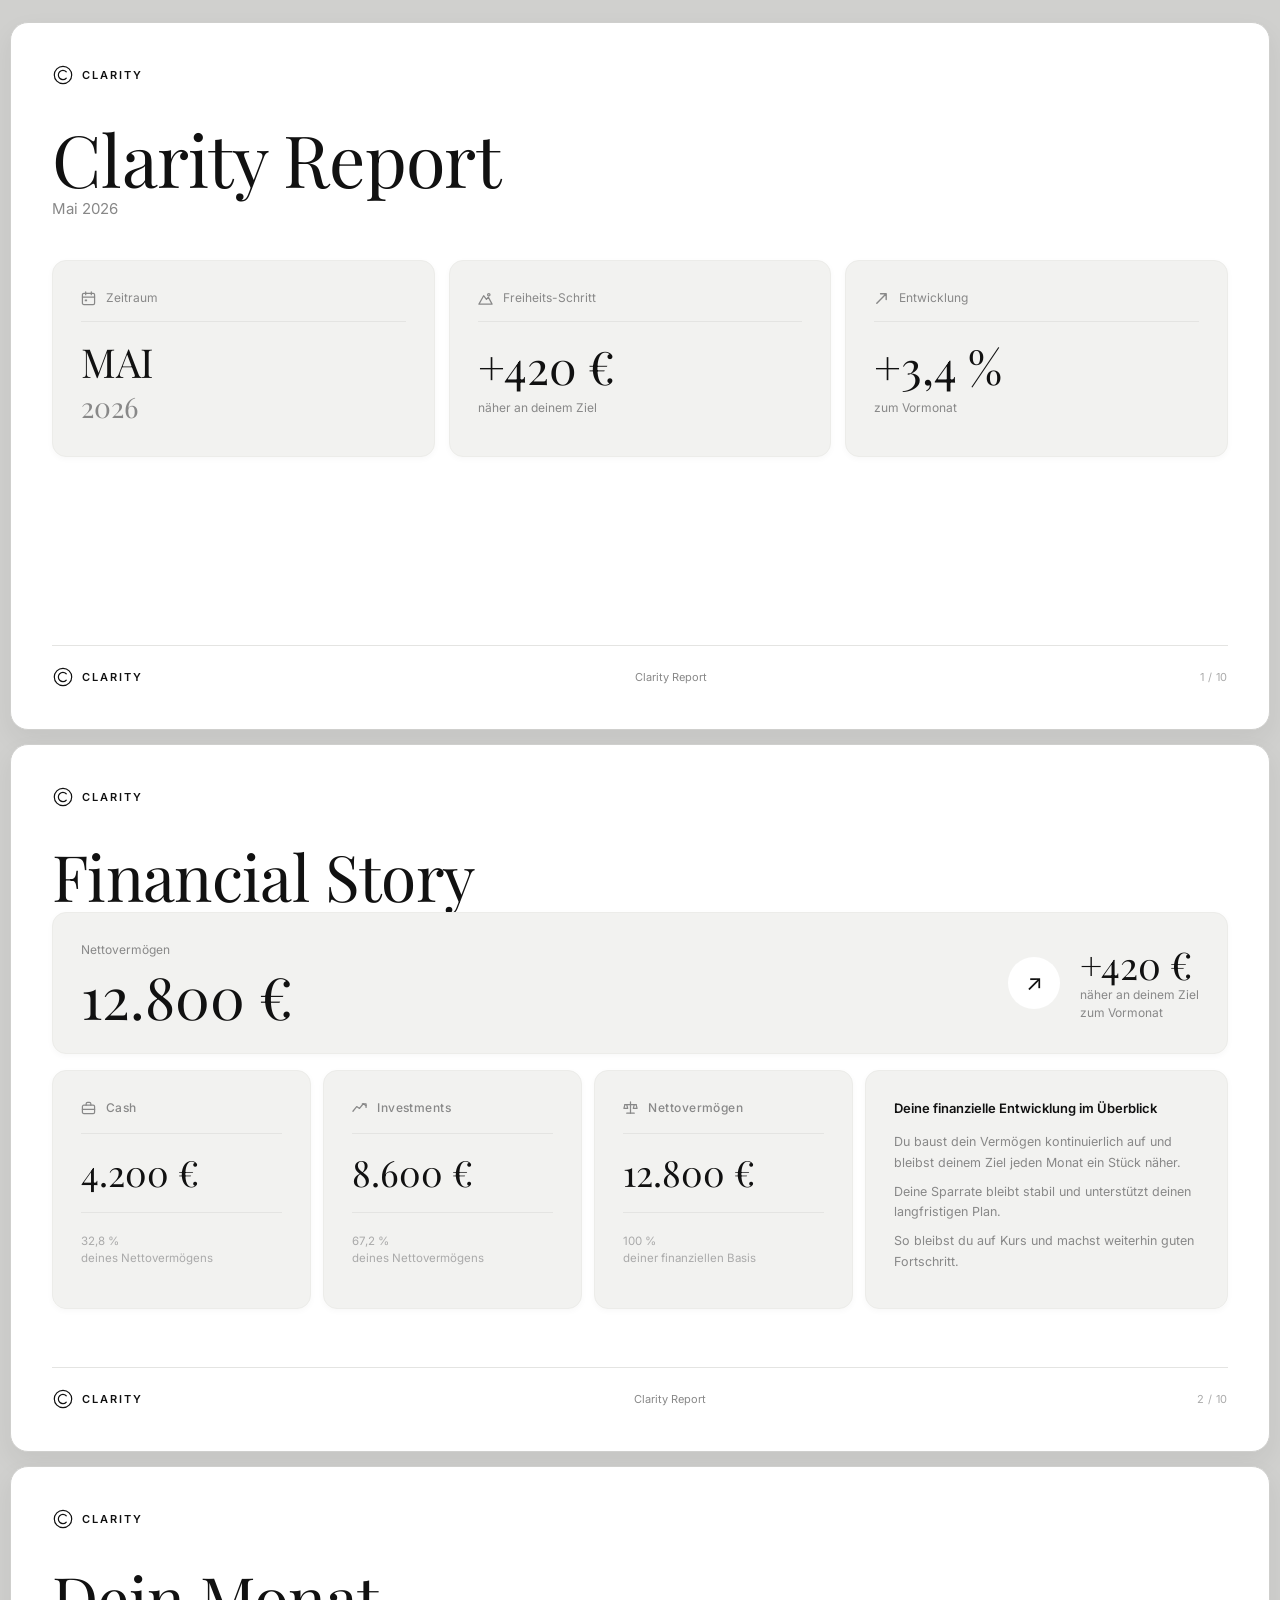
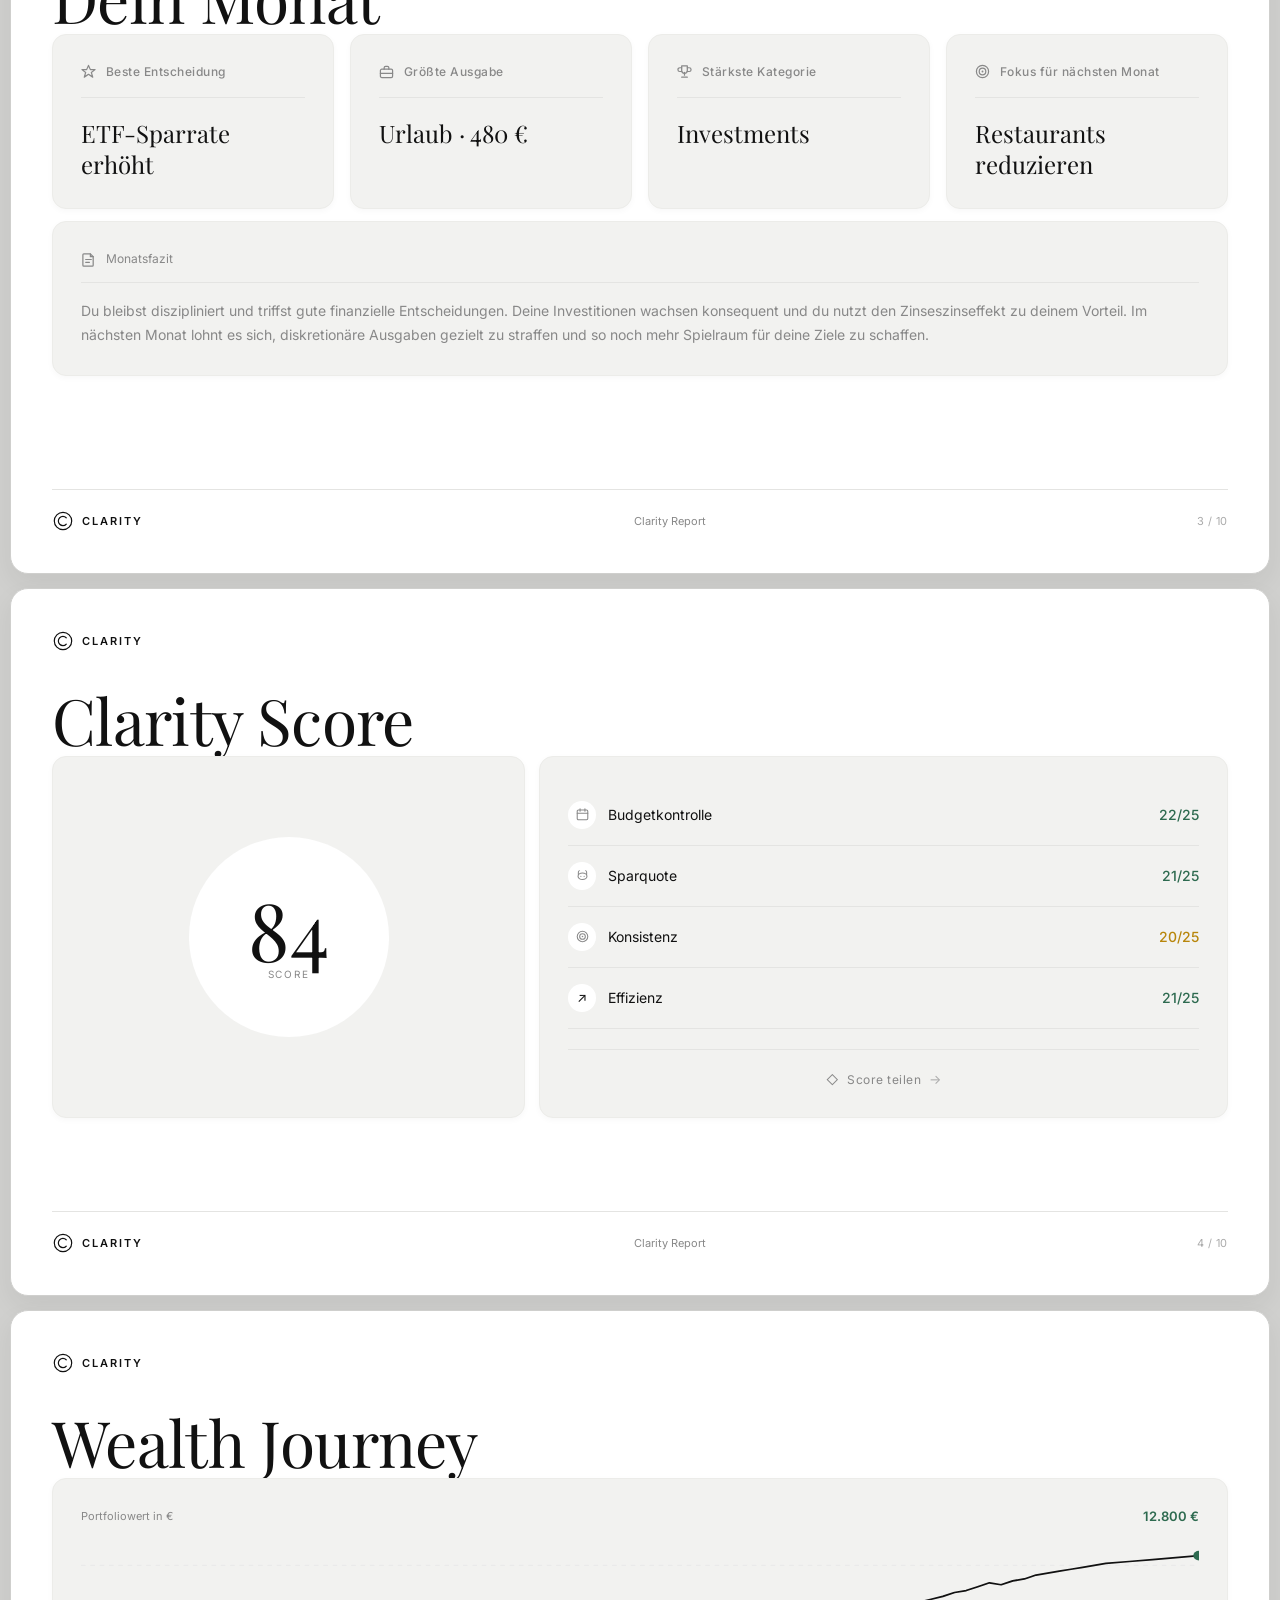
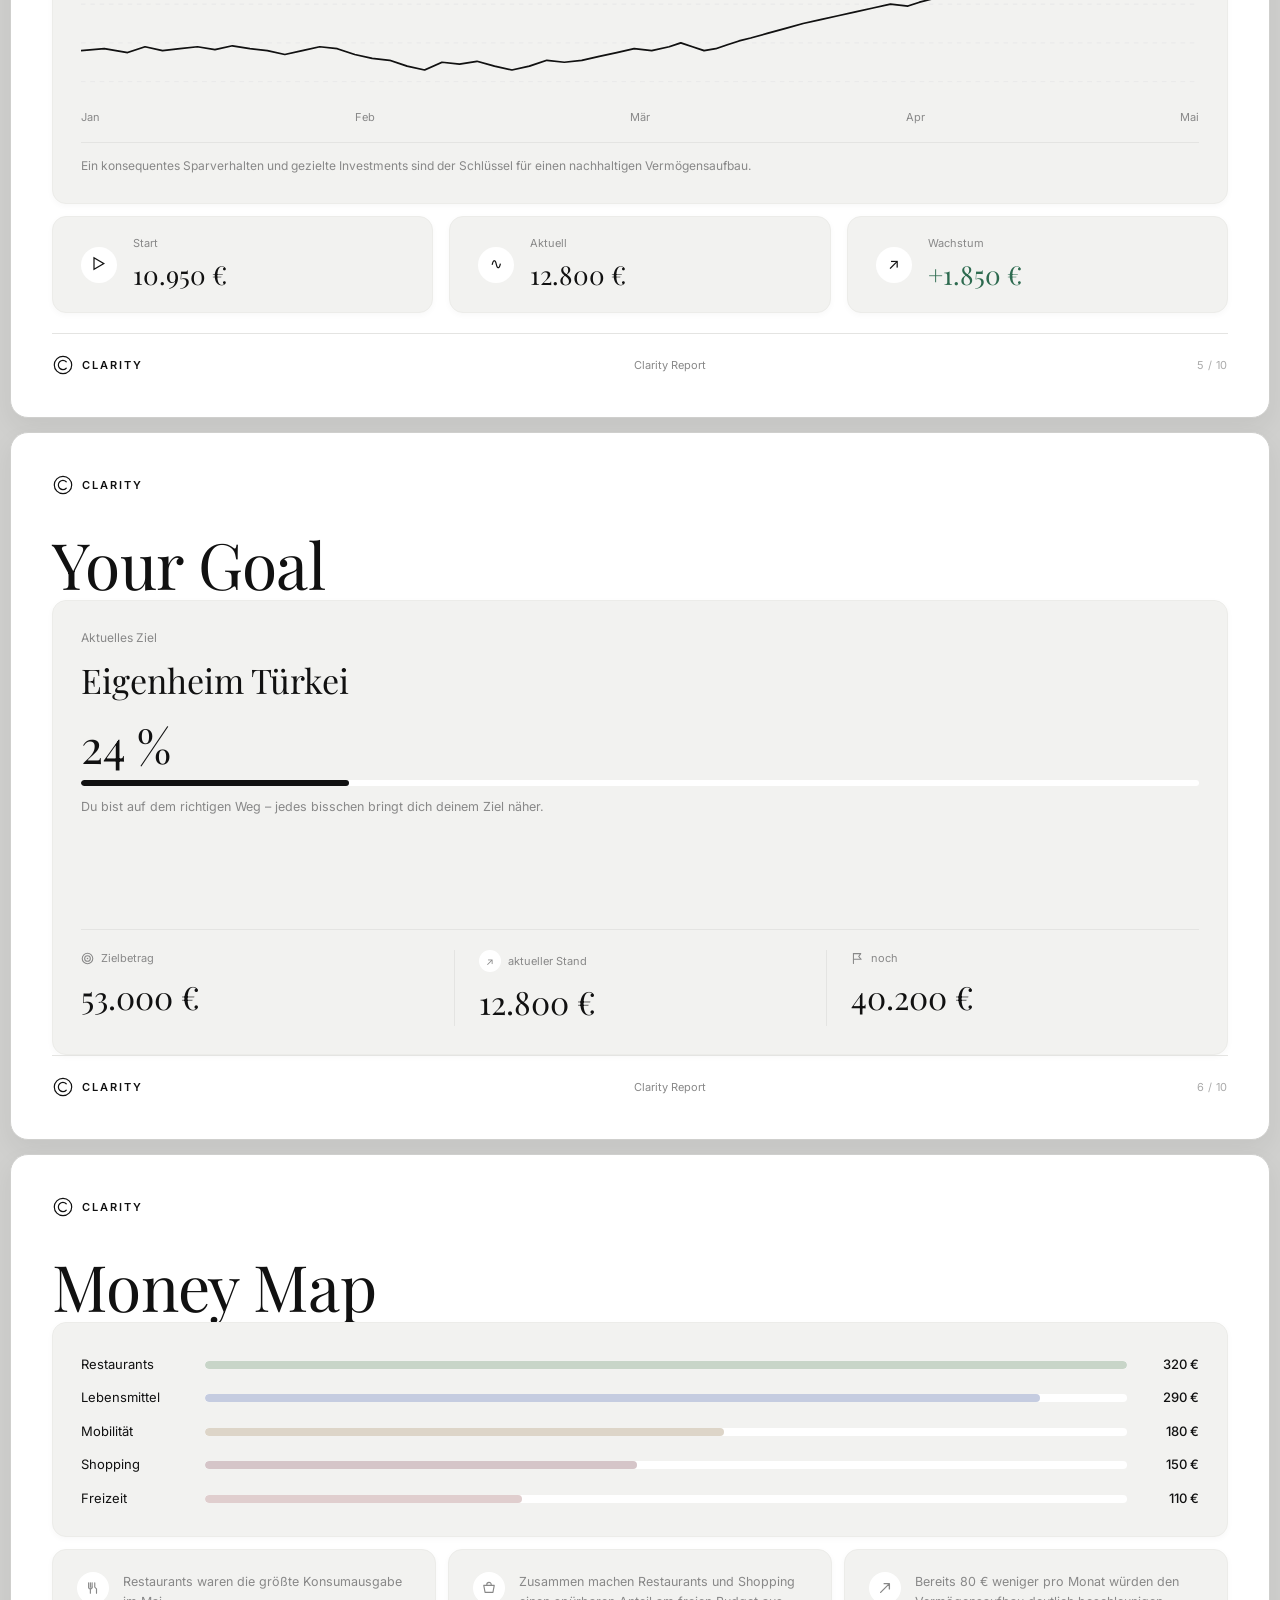
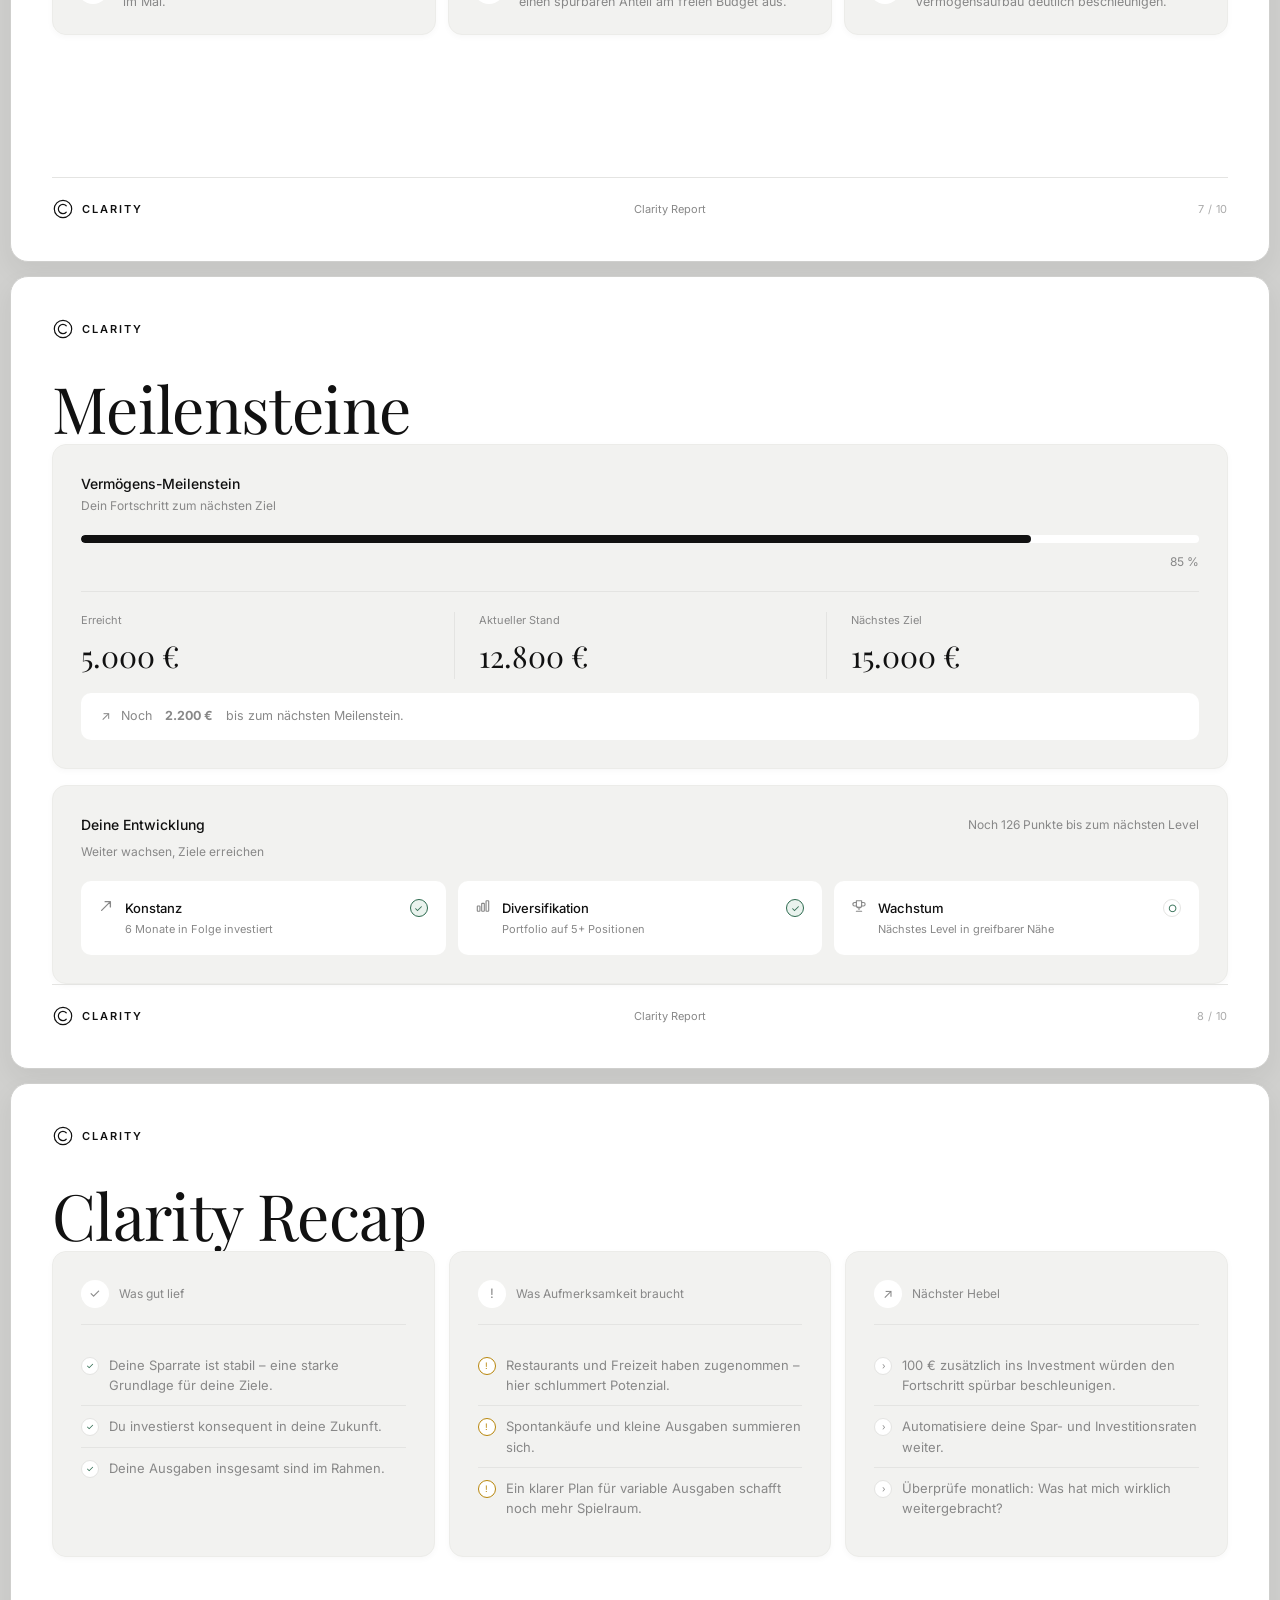
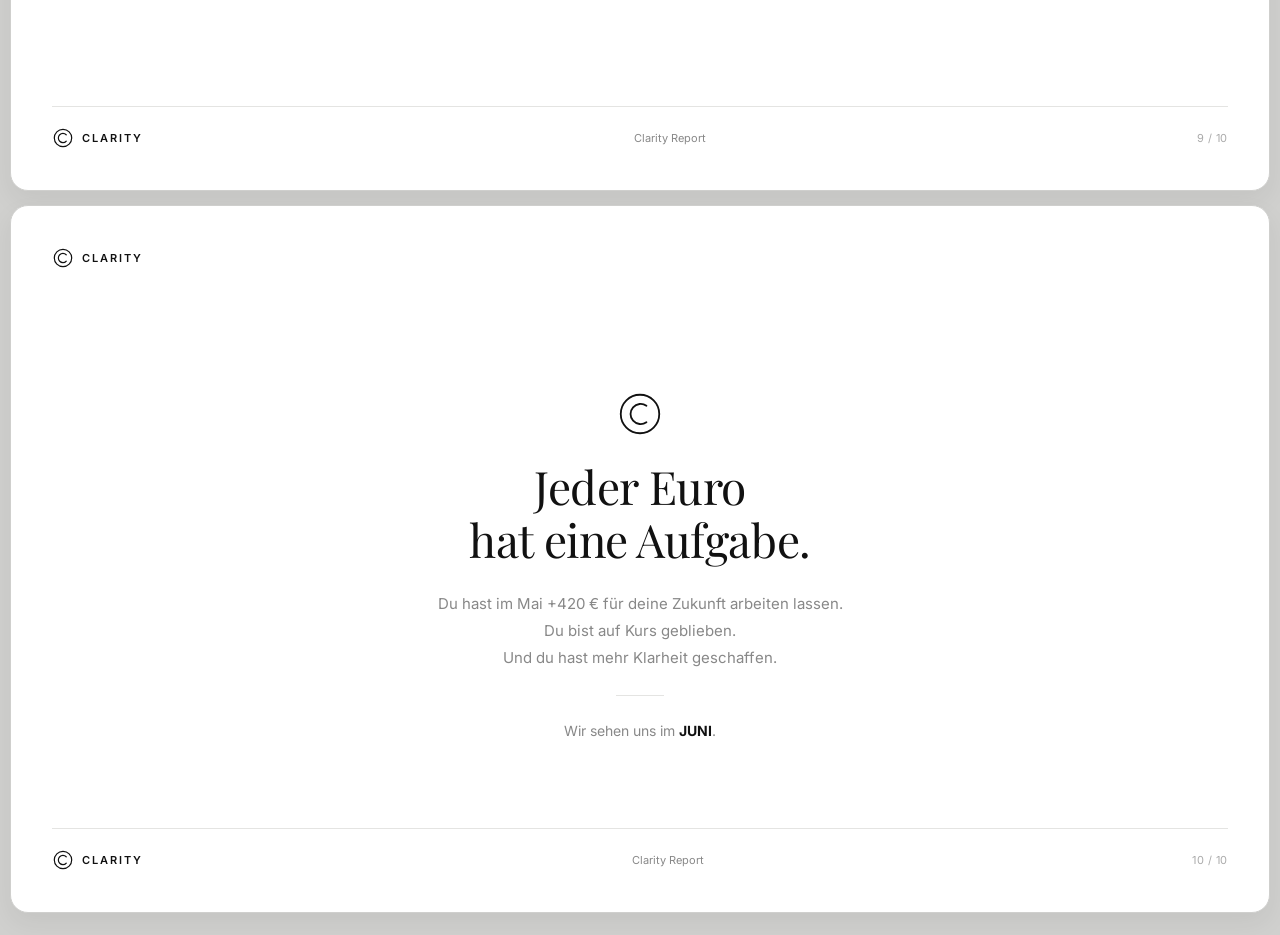
==== commit 2f7b23e2: "add" ====
--- a/index.html
+++ b/index.html
@@ -11,108 +11,11 @@
     />
   </head>
   <body>
-    <!-- ═══════════════════════════════════════
+    <main class="report" aria-label="Clarity Monatsreport">
+      <!-- ═══════════════════════════════════════
      PAGE 1 — COVER
 ════════════════════════════════════════ -->
-    <div class="page">
-      <div class="logo">
-        <svg
-          class="logo-icon"
-          viewBox="0 0 24 24"
-          fill="none"
-          xmlns="http://www.w3.org/2000/svg"
-        >
-          <circle cx="12" cy="12" r="9.5" stroke="#111111" stroke-width="1.3" />
-          <path
-            d="M15.5 8.5A5 5 0 1 0 15.5 15.5"
-            stroke="#111111"
-            stroke-width="1.3"
-            stroke-linecap="round"
-            fill="none"
-          />
-        </svg>
-        CLARITY
-      </div>
-
-      <div class="display" style="font-size: 72px; font-weight: 400">
-        Clarity Report
-      </div>
-      <div class="display-sub">Mai 2026</div>
-
-      <div class="cover-kpis">
-        <div class="cover-kpi">
-          <div class="kpi-title">
-            <svg
-              width="15"
-              height="15"
-              viewBox="0 0 16 16"
-              fill="none"
-              stroke="#888"
-              stroke-width="1.3"
-              stroke-linecap="round"
-              stroke-linejoin="round"
-            >
-              <rect x="1.5" y="2.5" width="13" height="12" rx="1.5" />
-              <line x1="5" y1="1" x2="5" y2="4" />
-              <line x1="11" y1="1" x2="11" y2="4" />
-              <line x1="1.5" y1="6.5" x2="14.5" y2="6.5" />
-              <rect
-                x="4"
-                y="9"
-                width="2.5"
-                height="2"
-                rx="0.4"
-                fill="#888"
-                stroke="none"
-              />
-            </svg>
-            Zeitraum
-          </div>
-          <span class="cover-date">MAI</span>
-          <span class="cover-year">2026</span>
-        </div>
-        <div class="cover-kpi">
-          <div class="kpi-title">
-            <svg
-              width="15"
-              height="15"
-              viewBox="0 0 16 16"
-              fill="none"
-              stroke="#888"
-              stroke-width="1.3"
-              stroke-linecap="round"
-              stroke-linejoin="round"
-            >
-              <path d="M1 14L6 5l3 4 2-2.5 4 7.5H1z" />
-              <circle cx="11.5" cy="4" r="1.3" />
-            </svg>
-            Freiheits-Schritt
-          </div>
-          <div class="big-num">+420 €</div>
-          <div class="big-num-label">näher an deinem Ziel</div>
-        </div>
-        <div class="cover-kpi">
-          <div class="kpi-title">
-            <svg
-              width="15"
-              height="15"
-              viewBox="0 0 16 16"
-              fill="none"
-              stroke="#888"
-              stroke-width="1.5"
-              stroke-linecap="round"
-              stroke-linejoin="round"
-            >
-              <path d="M3 13L13 3M7 3h6v6" />
-            </svg>
-            Entwicklung
-          </div>
-          <div class="big-num">+3,4 %</div>
-          <div class="big-num-label">zum Vormonat</div>
-        </div>
-      </div>
-
-      <div class="page-footer">
+      <div class="page">
         <div class="logo">
           <svg
             class="logo-icon"
@@ -137,147 +40,117 @@
           </svg>
           CLARITY
         </div>
-        <div style="font-size: 11px; color: var(--text-secondary)">
-          Clarity Report
-        </div>
-        <div class="page-num">1 / 10</div>
+
+        <div class="display display-cover">Clarity Report</div>
+        <div class="display-sub">Mai 2026</div>
+
+        <div class="cover-kpis">
+          <div class="cover-kpi">
+            <div class="kpi-title">
+              <svg
+                width="15"
+                height="15"
+                viewBox="0 0 16 16"
+                fill="none"
+                stroke="#888"
+                stroke-width="1.3"
+                stroke-linecap="round"
+                stroke-linejoin="round"
+              >
+                <rect x="1.5" y="2.5" width="13" height="12" rx="1.5" />
+                <line x1="5" y1="1" x2="5" y2="4" />
+                <line x1="11" y1="1" x2="11" y2="4" />
+                <line x1="1.5" y1="6.5" x2="14.5" y2="6.5" />
+                <rect
+                  x="4"
+                  y="9"
+                  width="2.5"
+                  height="2"
+                  rx="0.4"
+                  fill="#888"
+                  stroke="none"
+                />
+              </svg>
+              Zeitraum
+            </div>
+            <span class="cover-date">MAI</span>
+            <span class="cover-year">2026</span>
+          </div>
+          <div class="cover-kpi">
+            <div class="kpi-title">
+              <svg
+                width="15"
+                height="15"
+                viewBox="0 0 16 16"
+                fill="none"
+                stroke="#888"
+                stroke-width="1.3"
+                stroke-linecap="round"
+                stroke-linejoin="round"
+              >
+                <path d="M1 14L6 5l3 4 2-2.5 4 7.5H1z" />
+                <circle cx="11.5" cy="4" r="1.3" />
+              </svg>
+              Freiheits-Schritt
+            </div>
+            <div class="big-num">+420 €</div>
+            <div class="big-num-label">näher an deinem Ziel</div>
+          </div>
+          <div class="cover-kpi">
+            <div class="kpi-title">
+              <svg
+                width="15"
+                height="15"
+                viewBox="0 0 16 16"
+                fill="none"
+                stroke="#888"
+                stroke-width="1.5"
+                stroke-linecap="round"
+                stroke-linejoin="round"
+              >
+                <path d="M3 13L13 3M7 3h6v6" />
+              </svg>
+              Entwicklung
+            </div>
+            <div class="big-num">+3,4 %</div>
+            <div class="big-num-label">zum Vormonat</div>
+          </div>
+        </div>
+
+        <div class="page-footer">
+          <div class="logo">
+            <svg
+              class="logo-icon"
+              viewBox="0 0 24 24"
+              fill="none"
+              xmlns="http://www.w3.org/2000/svg"
+            >
+              <circle
+                cx="12"
+                cy="12"
+                r="9.5"
+                stroke="#111111"
+                stroke-width="1.3"
+              />
+              <path
+                d="M15.5 8.5A5 5 0 1 0 15.5 15.5"
+                stroke="#111111"
+                stroke-width="1.3"
+                stroke-linecap="round"
+                fill="none"
+              />
+            </svg>
+            CLARITY
+          </div>
+          <div class="footer-title">Clarity Report</div>
+          <div class="page-num">1 / 10</div>
+        </div>
       </div>
-    </div>
-
-    <!-- ═══════════════════════════════════════
+
+      <!-- ═══════════════════════════════════════
      PAGE 2 — FINANCIAL STORY
 ════════════════════════════════════════ -->
-    <div class="page">
-      <div class="logo">
-        <svg
-          class="logo-icon"
-          viewBox="0 0 24 24"
-          fill="none"
-          xmlns="http://www.w3.org/2000/svg"
-        >
-          <circle cx="12" cy="12" r="9.5" stroke="#111111" stroke-width="1.3" />
-          <path
-            d="M15.5 8.5A5 5 0 1 0 15.5 15.5"
-            stroke="#111111"
-            stroke-width="1.3"
-            stroke-linecap="round"
-            fill="none"
-          />
-        </svg>
-        CLARITY
-      </div>
-
-      <div class="display">Financial Story</div>
-
-      <div class="fin-hero">
-        <div class="left">
-          <div class="label">Nettovermögen</div>
-          <div
-            style="
-              font-family: var(--font-display);
-              font-size: 58px;
-              font-weight: 400;
-              line-height: 1;
-            "
-          >
-            12.800 €
-          </div>
-        </div>
-        <div class="right">
-          <div class="icon-circle">↗</div>
-          <div>
-            <div class="delta">+420 €</div>
-            <div class="delta-sub">näher an deinem Ziel</div>
-            <div class="delta-sub">zum Vormonat</div>
-          </div>
-        </div>
-      </div>
-
-      <div class="fin-bottom">
-        <div class="card">
-          <div class="card-label">
-            <svg
-              width="15"
-              height="15"
-              viewBox="0 0 16 16"
-              fill="none"
-              stroke="#888"
-              stroke-width="1.3"
-              stroke-linecap="round"
-              stroke-linejoin="round"
-            >
-              <rect x="1.5" y="5.5" width="13" height="9" rx="1.5" />
-              <path
-                d="M5.5 5.5V4a1.5 1.5 0 0 1 1.5-1.5h2A1.5 1.5 0 0 1 10.5 4v1.5"
-              />
-              <line x1="1.5" y1="10" x2="14.5" y2="10" />
-            </svg>
-            Cash
-          </div>
-          <div class="big-num" style="font-size: 36px">4.200 €</div>
-          <hr class="divider" />
-          <div class="fin-kpi-pct">32,8 %<br />deines Nettovermögens</div>
-        </div>
-        <div class="card">
-          <div class="card-label">
-            <svg
-              width="15"
-              height="15"
-              viewBox="0 0 16 16"
-              fill="none"
-              stroke="#888"
-              stroke-width="1.3"
-              stroke-linecap="round"
-              stroke-linejoin="round"
-            >
-              <polyline points="1,12 5,7 8,9 12,4 15,6" />
-              <polyline points="11,4 15,4 15,8" />
-            </svg>
-            Investments
-          </div>
-          <div class="big-num" style="font-size: 36px">8.600 €</div>
-          <hr class="divider" />
-          <div class="fin-kpi-pct">67,2 %<br />deines Nettovermögens</div>
-        </div>
-        <div class="card">
-          <div class="card-label">
-            <svg
-              width="15"
-              height="15"
-              viewBox="0 0 16 16"
-              fill="none"
-              stroke="#888"
-              stroke-width="1.3"
-              stroke-linecap="round"
-              stroke-linejoin="round"
-            >
-              <line x1="8" y1="2" x2="8" y2="14" />
-              <line x1="4" y1="14" x2="12" y2="14" />
-              <line x1="2" y1="5" x2="14" y2="5" />
-              <path d="M2 5l-1 4h4L4 5" />
-              <path d="M14 5l1 4h-4l1-4" />
-            </svg>
-            Nettovermögen
-          </div>
-          <div class="big-num" style="font-size: 36px">12.800 €</div>
-          <hr class="divider" />
-          <div class="fin-kpi-pct">100 %<br />deiner finanziellen Basis</div>
-        </div>
-        <div class="insight-card">
-          <h4>Deine finanzielle Entwicklung im Überblick</h4>
-          <p>
-            Du baust dein Vermögen kontinuierlich auf und bleibst deinem Ziel
-            jeden Monat ein Stück näher.
-          </p>
-          <p>
-            Deine Sparrate bleibt stabil und unterstützt deinen langfristigen
-            Plan.
-          </p>
-          <p>So bleibst du auf Kurs und machst weiterhin guten Fortschritt.</p>
-        </div>
-      </div>
-
-      <div class="page-footer">
+      <div class="page">
         <div class="logo">
           <svg
             class="logo-icon"
@@ -298,194 +171,147 @@
               stroke-width="1.3"
               stroke-linecap="round"
               fill="none"
-            /></svg
-          >CLARITY
-        </div>
-        <div style="font-size: 11px; color: var(--text-secondary)">
-          Clarity Report
-        </div>
-        <div class="page-num">2 / 10</div>
+            />
+          </svg>
+          CLARITY
+        </div>
+
+        <div class="display">Financial Story</div>
+
+        <div class="fin-hero">
+          <div class="left">
+            <div class="label">Nettovermögen</div>
+            <div class="fin-hero-value">12.800 €</div>
+          </div>
+          <div class="right">
+            <div class="icon-circle">↗</div>
+            <div>
+              <div class="delta">+420 €</div>
+              <div class="delta-sub">näher an deinem Ziel</div>
+              <div class="delta-sub">zum Vormonat</div>
+            </div>
+          </div>
+        </div>
+
+        <div class="fin-bottom">
+          <div class="card">
+            <div class="card-label">
+              <svg
+                width="15"
+                height="15"
+                viewBox="0 0 16 16"
+                fill="none"
+                stroke="#888"
+                stroke-width="1.3"
+                stroke-linecap="round"
+                stroke-linejoin="round"
+              >
+                <rect x="1.5" y="5.5" width="13" height="9" rx="1.5" />
+                <path
+                  d="M5.5 5.5V4a1.5 1.5 0 0 1 1.5-1.5h2A1.5 1.5 0 0 1 10.5 4v1.5"
+                />
+                <line x1="1.5" y1="10" x2="14.5" y2="10" />
+              </svg>
+              Cash
+            </div>
+            <div class="big-num big-num-compact">4.200 €</div>
+            <hr class="divider" />
+            <div class="fin-kpi-pct">32,8 %<br />deines Nettovermögens</div>
+          </div>
+          <div class="card">
+            <div class="card-label">
+              <svg
+                width="15"
+                height="15"
+                viewBox="0 0 16 16"
+                fill="none"
+                stroke="#888"
+                stroke-width="1.3"
+                stroke-linecap="round"
+                stroke-linejoin="round"
+              >
+                <polyline points="1,12 5,7 8,9 12,4 15,6" />
+                <polyline points="11,4 15,4 15,8" />
+              </svg>
+              Investments
+            </div>
+            <div class="big-num big-num-compact">8.600 €</div>
+            <hr class="divider" />
+            <div class="fin-kpi-pct">67,2 %<br />deines Nettovermögens</div>
+          </div>
+          <div class="card">
+            <div class="card-label">
+              <svg
+                width="15"
+                height="15"
+                viewBox="0 0 16 16"
+                fill="none"
+                stroke="#888"
+                stroke-width="1.3"
+                stroke-linecap="round"
+                stroke-linejoin="round"
+              >
+                <line x1="8" y1="2" x2="8" y2="14" />
+                <line x1="4" y1="14" x2="12" y2="14" />
+                <line x1="2" y1="5" x2="14" y2="5" />
+                <path d="M2 5l-1 4h4L4 5" />
+                <path d="M14 5l1 4h-4l1-4" />
+              </svg>
+              Nettovermögen
+            </div>
+            <div class="big-num big-num-compact">12.800 €</div>
+            <hr class="divider" />
+            <div class="fin-kpi-pct">100 %<br />deiner finanziellen Basis</div>
+          </div>
+          <div class="insight-card">
+            <h4>Deine finanzielle Entwicklung im Überblick</h4>
+            <p>
+              Du baust dein Vermögen kontinuierlich auf und bleibst deinem Ziel
+              jeden Monat ein Stück näher.
+            </p>
+            <p>
+              Deine Sparrate bleibt stabil und unterstützt deinen langfristigen
+              Plan.
+            </p>
+            <p>
+              So bleibst du auf Kurs und machst weiterhin guten Fortschritt.
+            </p>
+          </div>
+        </div>
+
+        <div class="page-footer">
+          <div class="logo">
+            <svg
+              class="logo-icon"
+              viewBox="0 0 24 24"
+              fill="none"
+              xmlns="http://www.w3.org/2000/svg"
+            >
+              <circle
+                cx="12"
+                cy="12"
+                r="9.5"
+                stroke="#111111"
+                stroke-width="1.3"
+              />
+              <path
+                d="M15.5 8.5A5 5 0 1 0 15.5 15.5"
+                stroke="#111111"
+                stroke-width="1.3"
+                stroke-linecap="round"
+                fill="none"
+              /></svg
+            >CLARITY
+          </div>
+          <div class="footer-title">Clarity Report</div>
+          <div class="page-num">2 / 10</div>
+        </div>
       </div>
-    </div>
-
-    <!-- ═══════════════════════════════════════
+
+      <!-- ═══════════════════════════════════════
      PAGE 3 — DEIN MONAT
 ════════════════════════════════════════ -->
-    <div class="page">
-      <div class="logo">
-        <svg
-          class="logo-icon"
-          viewBox="0 0 24 24"
-          fill="none"
-          xmlns="http://www.w3.org/2000/svg"
-        >
-          <circle cx="12" cy="12" r="9.5" stroke="#111111" stroke-width="1.3" />
-          <path
-            d="M15.5 8.5A5 5 0 1 0 15.5 15.5"
-            stroke="#111111"
-            stroke-width="1.3"
-            stroke-linecap="round"
-            fill="none"
-          /></svg
-        >CLARITY
-      </div>
-
-      <div class="display">Dein Monat</div>
-
-      <div class="monat-grid">
-        <div class="monat-card">
-          <div class="card-label">
-            <svg
-              width="15"
-              height="15"
-              viewBox="0 0 16 16"
-              fill="none"
-              stroke="#888"
-              stroke-width="1.3"
-              stroke-linecap="round"
-              stroke-linejoin="round"
-            >
-              <polygon
-                points="8,1.5 10,6 15,6 11,9 12.5,14 8,11 3.5,14 5,9 1,6 6,6"
-              /></svg
-            >Beste Entscheidung
-          </div>
-          <div
-            class="monat-card val"
-            style="
-              font-family: var(--font-display);
-              font-size: 24px;
-              font-weight: 400;
-              line-height: 1.3;
-              margin-top: 8px;
-            "
-          >
-            ETF-Sparrate erhöht
-          </div>
-        </div>
-        <div class="monat-card">
-          <div class="card-label">
-            <svg
-              width="15"
-              height="15"
-              viewBox="0 0 16 16"
-              fill="none"
-              stroke="#888"
-              stroke-width="1.3"
-              stroke-linecap="round"
-              stroke-linejoin="round"
-            >
-              <rect x="1.5" y="5.5" width="13" height="9" rx="1.5" />
-              <path
-                d="M5.5 5.5V4a1.5 1.5 0 0 1 1.5-1.5h2A1.5 1.5 0 0 1 10.5 4v1.5"
-              />
-              <line x1="1.5" y1="10" x2="14.5" y2="10" /></svg
-            >Größte Ausgabe
-          </div>
-          <div
-            style="
-              font-family: var(--font-display);
-              font-size: 24px;
-              font-weight: 400;
-              line-height: 1.3;
-              margin-top: 8px;
-            "
-          >
-            Urlaub · 480 €
-          </div>
-        </div>
-        <div class="monat-card">
-          <div class="card-label">
-            <svg
-              width="15"
-              height="15"
-              viewBox="0 0 16 16"
-              fill="none"
-              stroke="#888"
-              stroke-width="1.3"
-              stroke-linecap="round"
-              stroke-linejoin="round"
-            >
-              <path d="M5 2h6v5a3 3 0 0 1-6 0V2z" />
-              <path d="M5 4H3a2 2 0 0 0 0 4h2" />
-              <path d="M11 4h2a2 2 0 0 1 0 4h-2" />
-              <line x1="8" y1="9" x2="8" y2="12" />
-              <line x1="5" y1="14" x2="11" y2="14" /></svg
-            >Stärkste Kategorie
-          </div>
-          <div
-            style="
-              font-family: var(--font-display);
-              font-size: 24px;
-              font-weight: 400;
-              line-height: 1.3;
-              margin-top: 8px;
-            "
-          >
-            Investments
-          </div>
-        </div>
-        <div class="monat-card">
-          <div class="card-label">
-            <svg
-              width="15"
-              height="15"
-              viewBox="0 0 16 16"
-              fill="none"
-              stroke="#888"
-              stroke-width="1.3"
-              stroke-linecap="round"
-            >
-              <circle cx="8" cy="8" r="6.5" />
-              <circle cx="8" cy="8" r="3.5" />
-              <circle cx="8" cy="8" r="1" fill="#888" stroke="none" /></svg
-            >Fokus für nächsten Monat
-          </div>
-          <div
-            style="
-              font-family: var(--font-display);
-              font-size: 24px;
-              font-weight: 400;
-              line-height: 1.3;
-              margin-top: 8px;
-            "
-          >
-            Restaurants reduzieren
-          </div>
-        </div>
-      </div>
-
-      <div class="fazit-card">
-        <div class="label">
-          <svg
-            width="15"
-            height="15"
-            viewBox="0 0 16 16"
-            fill="none"
-            stroke="#888"
-            stroke-width="1.3"
-            stroke-linecap="round"
-            stroke-linejoin="round"
-          >
-            <path
-              d="M3 2h7l3 3v9a1 1 0 0 1-1 1H3a1 1 0 0 1-1-1V3a1 1 0 0 1 1-1z"
-            />
-            <path d="M10 2v3h3" />
-            <line x1="5" y1="8" x2="11" y2="8" />
-            <line x1="5" y1="11" x2="9" y2="11" />
-          </svg>
-          Monatsfazit
-        </div>
-        <p>
-          Du bleibst diszipliniert und triffst gute finanzielle Entscheidungen.
-          Deine Investitionen wachsen konsequent und du nutzt den
-          Zinseszinseffekt zu deinem Vorteil. Im nächsten Monat lohnt es sich,
-          diskretionäre Ausgaben gezielt zu straffen und so noch mehr Spielraum
-          für deine Ziele zu schaffen.
-        </p>
-      </div>
-
-      <div class="page-footer">
+      <div class="page">
         <div class="logo">
           <svg
             class="logo-icon"
@@ -509,95 +335,511 @@
             /></svg
           >CLARITY
         </div>
-        <div style="font-size: 11px; color: var(--text-secondary)">
-          Clarity Report
-        </div>
-        <div class="page-num">3 / 10</div>
+
+        <div class="display">Dein Monat</div>
+
+        <div class="monat-grid">
+          <div class="monat-card">
+            <div class="card-label">
+              <svg
+                width="15"
+                height="15"
+                viewBox="0 0 16 16"
+                fill="none"
+                stroke="#888"
+                stroke-width="1.3"
+                stroke-linecap="round"
+                stroke-linejoin="round"
+              >
+                <polygon
+                  points="8,1.5 10,6 15,6 11,9 12.5,14 8,11 3.5,14 5,9 1,6 6,6"
+                /></svg
+              >Beste Entscheidung
+            </div>
+            <div class="monat-val">ETF-Sparrate erhöht</div>
+          </div>
+          <div class="monat-card">
+            <div class="card-label">
+              <svg
+                width="15"
+                height="15"
+                viewBox="0 0 16 16"
+                fill="none"
+                stroke="#888"
+                stroke-width="1.3"
+                stroke-linecap="round"
+                stroke-linejoin="round"
+              >
+                <rect x="1.5" y="5.5" width="13" height="9" rx="1.5" />
+                <path
+                  d="M5.5 5.5V4a1.5 1.5 0 0 1 1.5-1.5h2A1.5 1.5 0 0 1 10.5 4v1.5"
+                />
+                <line x1="1.5" y1="10" x2="14.5" y2="10" /></svg
+              >Größte Ausgabe
+            </div>
+            <div class="monat-val">Urlaub · 480 €</div>
+          </div>
+          <div class="monat-card">
+            <div class="card-label">
+              <svg
+                width="15"
+                height="15"
+                viewBox="0 0 16 16"
+                fill="none"
+                stroke="#888"
+                stroke-width="1.3"
+                stroke-linecap="round"
+                stroke-linejoin="round"
+              >
+                <path d="M5 2h6v5a3 3 0 0 1-6 0V2z" />
+                <path d="M5 4H3a2 2 0 0 0 0 4h2" />
+                <path d="M11 4h2a2 2 0 0 1 0 4h-2" />
+                <line x1="8" y1="9" x2="8" y2="12" />
+                <line x1="5" y1="14" x2="11" y2="14" /></svg
+              >Stärkste Kategorie
+            </div>
+            <div class="monat-val">Investments</div>
+          </div>
+          <div class="monat-card">
+            <div class="card-label">
+              <svg
+                width="15"
+                height="15"
+                viewBox="0 0 16 16"
+                fill="none"
+                stroke="#888"
+                stroke-width="1.3"
+                stroke-linecap="round"
+              >
+                <circle cx="8" cy="8" r="6.5" />
+                <circle cx="8" cy="8" r="3.5" />
+                <circle cx="8" cy="8" r="1" fill="#888" stroke="none" /></svg
+              >Fokus für nächsten Monat
+            </div>
+            <div class="monat-val">Restaurants reduzieren</div>
+          </div>
+        </div>
+
+        <div class="fazit-card">
+          <div class="label">
+            <svg
+              width="15"
+              height="15"
+              viewBox="0 0 16 16"
+              fill="none"
+              stroke="#888"
+              stroke-width="1.3"
+              stroke-linecap="round"
+              stroke-linejoin="round"
+            >
+              <path
+                d="M3 2h7l3 3v9a1 1 0 0 1-1 1H3a1 1 0 0 1-1-1V3a1 1 0 0 1 1-1z"
+              />
+              <path d="M10 2v3h3" />
+              <line x1="5" y1="8" x2="11" y2="8" />
+              <line x1="5" y1="11" x2="9" y2="11" />
+            </svg>
+            Monatsfazit
+          </div>
+          <p>
+            Du bleibst diszipliniert und triffst gute finanzielle
+            Entscheidungen. Deine Investitionen wachsen konsequent und du nutzt
+            den Zinseszinseffekt zu deinem Vorteil. Im nächsten Monat lohnt es
+            sich, diskretionäre Ausgaben gezielt zu straffen und so noch mehr
+            Spielraum für deine Ziele zu schaffen.
+          </p>
+        </div>
+
+        <div class="page-footer">
+          <div class="logo">
+            <svg
+              class="logo-icon"
+              viewBox="0 0 24 24"
+              fill="none"
+              xmlns="http://www.w3.org/2000/svg"
+            >
+              <circle
+                cx="12"
+                cy="12"
+                r="9.5"
+                stroke="#111111"
+                stroke-width="1.3"
+              />
+              <path
+                d="M15.5 8.5A5 5 0 1 0 15.5 15.5"
+                stroke="#111111"
+                stroke-width="1.3"
+                stroke-linecap="round"
+                fill="none"
+              /></svg
+            >CLARITY
+          </div>
+          <div class="footer-title">Clarity Report</div>
+          <div class="page-num">3 / 10</div>
+        </div>
       </div>
-    </div>
-
-    <!-- ═══════════════════════════════════════
+
+      <!-- ═══════════════════════════════════════
      PAGE 4 — CLARITY SCORE
 ════════════════════════════════════════ -->
-    <div class="page">
-      <div class="logo">
-        <svg
-          class="logo-icon"
-          viewBox="0 0 24 24"
-          fill="none"
-          xmlns="http://www.w3.org/2000/svg"
-        >
-          <circle cx="12" cy="12" r="9.5" stroke="#111111" stroke-width="1.3" />
-          <path
-            d="M15.5 8.5A5 5 0 1 0 15.5 15.5"
-            stroke="#111111"
-            stroke-width="1.3"
-            stroke-linecap="round"
+      <div class="page">
+        <div class="logo">
+          <svg
+            class="logo-icon"
+            viewBox="0 0 24 24"
             fill="none"
-          /></svg
-        >CLARITY
+            xmlns="http://www.w3.org/2000/svg"
+          >
+            <circle
+              cx="12"
+              cy="12"
+              r="9.5"
+              stroke="#111111"
+              stroke-width="1.3"
+            />
+            <path
+              d="M15.5 8.5A5 5 0 1 0 15.5 15.5"
+              stroke="#111111"
+              stroke-width="1.3"
+              stroke-linecap="round"
+              fill="none"
+            /></svg
+          >CLARITY
+        </div>
+
+        <div class="display">Clarity Score</div>
+
+        <div class="score-layout">
+          <div class="score-circle-card">
+            <div class="score-circle">
+              <div class="score-num">84</div>
+              <div class="score-word">Score</div>
+            </div>
+          </div>
+          <div class="score-dims">
+            <div class="score-dim-row">
+              <div class="dim-left">
+                <div class="dim-icon">
+                  <svg
+                    width="13"
+                    height="13"
+                    viewBox="0 0 16 16"
+                    fill="none"
+                    stroke="#888"
+                    stroke-width="1.3"
+                    stroke-linecap="round"
+                    stroke-linejoin="round"
+                  >
+                    <rect x="1.5" y="2.5" width="13" height="12" rx="1.5" />
+                    <line x1="5" y1="1" x2="5" y2="4" />
+                    <line x1="11" y1="1" x2="11" y2="4" />
+                    <line x1="1.5" y1="6.5" x2="14.5" y2="6.5" />
+                  </svg>
+                </div>
+                Budgetkontrolle
+              </div>
+              <div class="score-val-green">22/25</div>
+            </div>
+            <div class="score-dim-row">
+              <div class="dim-left">
+                <div class="dim-icon">
+                  <svg
+                    width="13"
+                    height="13"
+                    viewBox="0 0 16 16"
+                    fill="none"
+                    stroke="#888"
+                    stroke-width="1.3"
+                    stroke-linecap="round"
+                    stroke-linejoin="round"
+                  >
+                    <ellipse cx="8" cy="9" rx="5.5" ry="4" />
+                    <path d="M3 7c0-2-1-4 1-5" />
+                    <path d="M13 7c0-2 1-4-1-5" />
+                    <circle cx="6" cy="9" r="0.7" fill="#888" stroke="none" />
+                    <circle cx="10" cy="9" r="0.7" fill="#888" stroke="none" />
+                  </svg>
+                </div>
+                Sparquote
+              </div>
+              <div class="score-val-green">21/25</div>
+            </div>
+            <div class="score-dim-row">
+              <div class="dim-left">
+                <div class="dim-icon">
+                  <svg
+                    width="13"
+                    height="13"
+                    viewBox="0 0 16 16"
+                    fill="none"
+                    stroke="#888"
+                    stroke-width="1.3"
+                    stroke-linecap="round"
+                  >
+                    <circle cx="8" cy="8" r="6.5" />
+                    <circle cx="8" cy="8" r="3.5" />
+                    <circle cx="8" cy="8" r="1" fill="#888" stroke="none" />
+                  </svg>
+                </div>
+                Konsistenz
+              </div>
+              <div class="score-val-gold">20/25</div>
+            </div>
+            <div class="score-dim-row">
+              <div class="dim-left">
+                <div class="dim-icon">↗</div>
+                Effizienz
+              </div>
+              <div class="score-val-green">21/25</div>
+            </div>
+            <div class="score-cta">
+              <span>◇</span>
+              Score teilen
+              <span class="cta-arrow">→</span>
+            </div>
+          </div>
+        </div>
+
+        <div class="page-footer">
+          <div class="logo">
+            <svg
+              class="logo-icon"
+              viewBox="0 0 24 24"
+              fill="none"
+              xmlns="http://www.w3.org/2000/svg"
+            >
+              <circle
+                cx="12"
+                cy="12"
+                r="9.5"
+                stroke="#111111"
+                stroke-width="1.3"
+              />
+              <path
+                d="M15.5 8.5A5 5 0 1 0 15.5 15.5"
+                stroke="#111111"
+                stroke-width="1.3"
+                stroke-linecap="round"
+                fill="none"
+              /></svg
+            >CLARITY
+          </div>
+          <div class="footer-title">Clarity Report</div>
+          <div class="page-num">4 / 10</div>
+        </div>
       </div>
 
-      <div class="display">Clarity Score</div>
-
-      <div class="score-layout">
-        <div class="score-circle-card">
-          <div class="score-circle">
-            <div class="score-num">84</div>
-            <div class="score-word">Score</div>
-          </div>
-        </div>
-        <div class="score-dims">
-          <div class="score-dim-row">
-            <div class="dim-left">
-              <div class="dim-icon">
-                <svg
-                  width="13"
-                  height="13"
-                  viewBox="0 0 16 16"
-                  fill="none"
-                  stroke="#888"
-                  stroke-width="1.3"
-                  stroke-linecap="round"
-                  stroke-linejoin="round"
-                >
-                  <rect x="1.5" y="2.5" width="13" height="12" rx="1.5" />
-                  <line x1="5" y1="1" x2="5" y2="4" />
-                  <line x1="11" y1="1" x2="11" y2="4" />
-                  <line x1="1.5" y1="6.5" x2="14.5" y2="6.5" />
-                </svg>
-              </div>
-              Budgetkontrolle
-            </div>
-            <div class="score-val-green">22/25</div>
-          </div>
-          <div class="score-dim-row">
-            <div class="dim-left">
-              <div class="dim-icon">
-                <svg
-                  width="13"
-                  height="13"
-                  viewBox="0 0 16 16"
-                  fill="none"
-                  stroke="#888"
-                  stroke-width="1.3"
-                  stroke-linecap="round"
-                  stroke-linejoin="round"
-                >
-                  <ellipse cx="8" cy="9" rx="5.5" ry="4" />
-                  <path d="M3 7c0-2-1-4 1-5" />
-                  <path d="M13 7c0-2 1-4-1-5" />
-                  <circle cx="6" cy="9" r="0.7" fill="#888" stroke="none" />
-                  <circle cx="10" cy="9" r="0.7" fill="#888" stroke="none" />
-                </svg>
-              </div>
-              Sparquote
-            </div>
-            <div class="score-val-green">21/25</div>
-          </div>
-          <div class="score-dim-row">
-            <div class="dim-left">
-              <div class="dim-icon">
+      <!-- ═══════════════════════════════════════
+     PAGE 5 — WEALTH JOURNEY
+════════════════════════════════════════ -->
+      <div class="page">
+        <div class="logo">
+          <svg
+            class="logo-icon"
+            viewBox="0 0 24 24"
+            fill="none"
+            xmlns="http://www.w3.org/2000/svg"
+          >
+            <circle
+              cx="12"
+              cy="12"
+              r="9.5"
+              stroke="#111111"
+              stroke-width="1.3"
+            />
+            <path
+              d="M15.5 8.5A5 5 0 1 0 15.5 15.5"
+              stroke="#111111"
+              stroke-width="1.3"
+              stroke-linecap="round"
+              fill="none"
+            /></svg
+          >CLARITY
+        </div>
+
+        <div class="display">Wealth Journey</div>
+
+        <div class="chart-card">
+          <div class="chart-label-row">
+            <span class="axis-label">Portfoliowert in €</span>
+            <span class="chart-val">12.800 €</span>
+          </div>
+          <div class="chart-area">
+            <svg
+              viewBox="0 0 960 160"
+              preserveAspectRatio="none"
+              xmlns="http://www.w3.org/2000/svg"
+            >
+              <!-- Y grid lines -->
+              <line
+                x1="0"
+                y1="20"
+                x2="960"
+                y2="20"
+                stroke="#E8E8E8"
+                stroke-width="0.8"
+                stroke-dasharray="4,4"
+              />
+              <line
+                x1="0"
+                y1="60"
+                x2="960"
+                y2="60"
+                stroke="#E8E8E8"
+                stroke-width="0.8"
+                stroke-dasharray="4,4"
+              />
+              <line
+                x1="0"
+                y1="100"
+                x2="960"
+                y2="100"
+                stroke="#E8E8E8"
+                stroke-width="0.8"
+                stroke-dasharray="4,4"
+              />
+              <line
+                x1="0"
+                y1="140"
+                x2="960"
+                y2="140"
+                stroke="#E8E8E8"
+                stroke-width="0.8"
+                stroke-dasharray="4,4"
+              />
+              <!-- Wealth line: Jan ~108, gradual rise with noise to May 128 -->
+              <polyline
+                fill="none"
+                stroke="#111111"
+                stroke-width="1.8"
+                stroke-linejoin="round"
+                points="
+            0,108 20,106 40,110 55,104 70,108 85,106 100,104 115,107 130,103
+            145,106 160,108 175,112 190,108 205,104 220,106 235,112 250,116
+            265,118 280,124 295,128 310,120 325,122 340,119 355,124 370,128
+            385,124 400,118 415,120 430,118 445,114 460,110 475,106 490,108
+            505,104 515,100 525,104 535,108 545,106 555,102 565,98 575,95
+            590,90 605,85 620,80 635,76 650,72 665,68 680,64 695,60
+            710,62 720,58 730,55 740,52 750,48 760,46 770,42 780,38
+            790,40 800,36 810,34 820,30 830,28 840,26 850,24 860,22
+            870,20 880,18 900,16 920,14 940,12 960,10
+          "
+              />
+              <!-- End dot -->
+              <circle cx="960" cy="10" r="5" fill="#2D6A4F" />
+            </svg>
+          </div>
+          <!-- X axis labels -->
+          <div class="chart-x-axis">
+            <span class="axis-tick">Jan</span>
+            <span class="axis-tick">Feb</span>
+            <span class="axis-tick">Mär</span>
+            <span class="axis-tick">Apr</span>
+            <span class="axis-tick">Mai</span>
+          </div>
+          <div class="chart-caption">
+            Ein konsequentes Sparverhalten und gezielte Investments sind der
+            Schlüssel für einen nachhaltigen Vermögensaufbau.
+          </div>
+        </div>
+
+        <div class="journey-kpis">
+          <div class="journey-kpi">
+            <div class="jkpi-icon">▷</div>
+            <div>
+              <div class="jkpi-label">Start</div>
+              <div class="jkpi-val">10.950 €</div>
+            </div>
+          </div>
+          <div class="journey-kpi">
+            <div class="jkpi-icon">∿</div>
+            <div>
+              <div class="jkpi-label">Aktuell</div>
+              <div class="jkpi-val">12.800 €</div>
+            </div>
+          </div>
+          <div class="journey-kpi">
+            <div class="jkpi-icon">↗</div>
+            <div>
+              <div class="jkpi-label">Wachstum</div>
+              <div class="jkpi-val green">+1.850 €</div>
+            </div>
+          </div>
+        </div>
+
+        <div class="page-footer">
+          <div class="logo">
+            <svg
+              class="logo-icon"
+              viewBox="0 0 24 24"
+              fill="none"
+              xmlns="http://www.w3.org/2000/svg"
+            >
+              <circle
+                cx="12"
+                cy="12"
+                r="9.5"
+                stroke="#111111"
+                stroke-width="1.3"
+              />
+              <path
+                d="M15.5 8.5A5 5 0 1 0 15.5 15.5"
+                stroke="#111111"
+                stroke-width="1.3"
+                stroke-linecap="round"
+                fill="none"
+              /></svg
+            >CLARITY
+          </div>
+          <div class="footer-title">Clarity Report</div>
+          <div class="page-num">5 / 10</div>
+        </div>
+      </div>
+
+      <!-- ═══════════════════════════════════════
+     PAGE 6 — YOUR GOAL
+════════════════════════════════════════ -->
+      <div class="page">
+        <div class="logo">
+          <svg
+            class="logo-icon"
+            viewBox="0 0 24 24"
+            fill="none"
+            xmlns="http://www.w3.org/2000/svg"
+          >
+            <circle
+              cx="12"
+              cy="12"
+              r="9.5"
+              stroke="#111111"
+              stroke-width="1.3"
+            />
+            <path
+              d="M15.5 8.5A5 5 0 1 0 15.5 15.5"
+              stroke="#111111"
+              stroke-width="1.3"
+              stroke-linecap="round"
+              fill="none"
+            /></svg
+          >CLARITY
+        </div>
+
+        <div class="display">Your Goal</div>
+
+        <div class="goal-card goal-card-fill">
+          <div>
+            <div class="goal-label">Aktuelles Ziel</div>
+            <div class="goal-name">Eigenheim Türkei</div>
+            <div class="goal-pct">24 %</div>
+            <div class="progress-track"><div class="progress-fill"></div></div>
+            <div class="goal-hint">
+              Du bist auf dem richtigen Weg – jedes bisschen bringt dich deinem
+              Ziel näher.
+            </div>
+          </div>
+          <div class="goal-kpis">
+            <div class="goal-kpi">
+              <div class="gk-label">
                 <svg
                   width="13"
                   height="13"
@@ -609,29 +851,71 @@
                 >
                   <circle cx="8" cy="8" r="6.5" />
                   <circle cx="8" cy="8" r="3.5" />
-                  <circle cx="8" cy="8" r="1" fill="#888" stroke="none" />
-                </svg>
+                  <circle cx="8" cy="8" r="1" fill="#888" stroke="none" /></svg
+                >Zielbetrag
               </div>
-              Konsistenz
-            </div>
-            <div class="score-val-gold">20/25</div>
-          </div>
-          <div class="score-dim-row">
-            <div class="dim-left">
-              <div class="dim-icon">↗</div>
-              Effizienz
-            </div>
-            <div class="score-val-green">21/25</div>
-          </div>
-          <div class="score-cta">
-            <span>◇</span>
-            Score teilen
-            <span class="cta-arrow">→</span>
-          </div>
+              <div class="gk-val">53.000 €</div>
+            </div>
+            <div class="goal-kpi">
+              <div class="gk-label">
+                <span class="gk-icon">↗</span>aktueller Stand
+              </div>
+              <div class="gk-val">12.800 €</div>
+            </div>
+            <div class="goal-kpi">
+              <div class="gk-label">
+                <svg
+                  width="13"
+                  height="13"
+                  viewBox="0 0 16 16"
+                  fill="none"
+                  stroke="#888"
+                  stroke-width="1.3"
+                  stroke-linecap="round"
+                  stroke-linejoin="round"
+                >
+                  <line x1="3" y1="2" x2="3" y2="14" />
+                  <path d="M3 2h9l-2.5 3.5L12.5 9H3" /></svg
+                >noch
+              </div>
+              <div class="gk-val">40.200 €</div>
+            </div>
+          </div>
+        </div>
+
+        <div class="page-footer">
+          <div class="logo">
+            <svg
+              class="logo-icon"
+              viewBox="0 0 24 24"
+              fill="none"
+              xmlns="http://www.w3.org/2000/svg"
+            >
+              <circle
+                cx="12"
+                cy="12"
+                r="9.5"
+                stroke="#111111"
+                stroke-width="1.3"
+              />
+              <path
+                d="M15.5 8.5A5 5 0 1 0 15.5 15.5"
+                stroke="#111111"
+                stroke-width="1.3"
+                stroke-linecap="round"
+                fill="none"
+              /></svg
+            >CLARITY
+          </div>
+          <div class="footer-title">Clarity Report</div>
+          <div class="page-num">6 / 10</div>
         </div>
       </div>
 
-      <div class="page-footer">
+      <!-- ═══════════════════════════════════════
+     PAGE 7 — MONEY MAP
+════════════════════════════════════════ -->
+      <div class="page">
         <div class="logo">
           <svg
             class="logo-icon"
@@ -655,148 +939,147 @@
             /></svg
           >CLARITY
         </div>
-        <div style="font-size: 11px; color: var(--text-secondary)">
-          Clarity Report
-        </div>
-        <div class="page-num">4 / 10</div>
+
+        <div class="display">Money Map</div>
+
+        <div class="money-map-card">
+          <div class="bar-list">
+            <div class="bar-row">
+              <span class="bar-name">Restaurants</span>
+              <div class="bar-track">
+                <div class="bar-fill" style="width: 100%"></div>
+              </div>
+              <span class="bar-amt">320 €</span>
+            </div>
+            <div class="bar-row">
+              <span class="bar-name">Lebensmittel</span>
+              <div class="bar-track">
+                <div class="bar-fill blue" style="width: 90.6%"></div>
+              </div>
+              <span class="bar-amt">290 €</span>
+            </div>
+            <div class="bar-row">
+              <span class="bar-name">Mobilität</span>
+              <div class="bar-track">
+                <div class="bar-fill sand" style="width: 56.3%"></div>
+              </div>
+              <span class="bar-amt">180 €</span>
+            </div>
+            <div class="bar-row">
+              <span class="bar-name">Shopping</span>
+              <div class="bar-track">
+                <div class="bar-fill mauve" style="width: 46.9%"></div>
+              </div>
+              <span class="bar-amt">150 €</span>
+            </div>
+            <div class="bar-row">
+              <span class="bar-name">Freizeit</span>
+              <div class="bar-track">
+                <div class="bar-fill rose" style="width: 34.4%"></div>
+              </div>
+              <span class="bar-amt">110 €</span>
+            </div>
+          </div>
+        </div>
+
+        <div class="insights-grid">
+          <div class="insight-tile">
+            <div class="it-icon">
+              <svg
+                width="14"
+                height="14"
+                viewBox="0 0 16 16"
+                fill="none"
+                stroke="#888"
+                stroke-width="1.3"
+                stroke-linecap="round"
+              >
+                <line x1="5" y1="2" x2="5" y2="7" />
+                <line x1="3" y1="2" x2="3" y2="7" />
+                <line x1="7" y1="2" x2="7" y2="7" />
+                <path d="M3 7a2 2 0 0 0 4 0" />
+                <line x1="5" y1="9" x2="5" y2="14" />
+                <path d="M10 2v5l2 2v5" />
+              </svg>
+            </div>
+            <p>Restaurants waren die größte Konsumausgabe im Mai.</p>
+          </div>
+          <div class="insight-tile">
+            <div class="it-icon">
+              <svg
+                width="14"
+                height="14"
+                viewBox="0 0 16 16"
+                fill="none"
+                stroke="#888"
+                stroke-width="1.3"
+                stroke-linecap="round"
+                stroke-linejoin="round"
+              >
+                <path d="M2 5h12l-1.5 8H3.5L2 5z" />
+                <path d="M5.5 5V4a2.5 2.5 0 0 1 5 0v1" />
+              </svg>
+            </div>
+            <p>
+              Zusammen machen Restaurants und Shopping einen spürbaren Anteil am
+              freien Budget aus.
+            </p>
+          </div>
+          <div class="insight-tile">
+            <div class="it-icon">
+              <svg
+                width="14"
+                height="14"
+                viewBox="0 0 16 16"
+                fill="none"
+                stroke="#888"
+                stroke-width="1.5"
+                stroke-linecap="round"
+                stroke-linejoin="round"
+              >
+                <path d="M3 13L13 3M7 3h6v6" />
+              </svg>
+            </div>
+            <p>
+              Bereits 80 € weniger pro Monat würden den Vermögensaufbau deutlich
+              beschleunigen.
+            </p>
+          </div>
+        </div>
+
+        <div class="page-footer">
+          <div class="logo">
+            <svg
+              class="logo-icon"
+              viewBox="0 0 24 24"
+              fill="none"
+              xmlns="http://www.w3.org/2000/svg"
+            >
+              <circle
+                cx="12"
+                cy="12"
+                r="9.5"
+                stroke="#111111"
+                stroke-width="1.3"
+              />
+              <path
+                d="M15.5 8.5A5 5 0 1 0 15.5 15.5"
+                stroke="#111111"
+                stroke-width="1.3"
+                stroke-linecap="round"
+                fill="none"
+              /></svg
+            >CLARITY
+          </div>
+          <div class="footer-title">Clarity Report</div>
+          <div class="page-num">7 / 10</div>
+        </div>
       </div>
-    </div>
-
-    <!-- ═══════════════════════════════════════
-     PAGE 5 — WEALTH JOURNEY
+
+      <!-- ═══════════════════════════════════════
+     PAGE 8 — MEILENSTEINE
 ════════════════════════════════════════ -->
-    <div class="page">
-      <div class="logo">
-        <svg
-          class="logo-icon"
-          viewBox="0 0 24 24"
-          fill="none"
-          xmlns="http://www.w3.org/2000/svg"
-        >
-          <circle cx="12" cy="12" r="9.5" stroke="#111111" stroke-width="1.3" />
-          <path
-            d="M15.5 8.5A5 5 0 1 0 15.5 15.5"
-            stroke="#111111"
-            stroke-width="1.3"
-            stroke-linecap="round"
-            fill="none"
-          /></svg
-        >CLARITY
-      </div>
-
-      <div class="display">Wealth Journey</div>
-
-      <div class="chart-card">
-        <div class="chart-label-row">
-          <span class="axis-label">Portfoliowert in €</span>
-          <span class="chart-val">12.800 €</span>
-        </div>
-        <div class="chart-area">
-          <svg
-            viewBox="0 0 960 160"
-            preserveAspectRatio="none"
-            xmlns="http://www.w3.org/2000/svg"
-          >
-            <!-- Y grid lines -->
-            <line
-              x1="0"
-              y1="20"
-              x2="960"
-              y2="20"
-              stroke="#E8E8E8"
-              stroke-width="0.8"
-              stroke-dasharray="4,4"
-            />
-            <line
-              x1="0"
-              y1="60"
-              x2="960"
-              y2="60"
-              stroke="#E8E8E8"
-              stroke-width="0.8"
-              stroke-dasharray="4,4"
-            />
-            <line
-              x1="0"
-              y1="100"
-              x2="960"
-              y2="100"
-              stroke="#E8E8E8"
-              stroke-width="0.8"
-              stroke-dasharray="4,4"
-            />
-            <line
-              x1="0"
-              y1="140"
-              x2="960"
-              y2="140"
-              stroke="#E8E8E8"
-              stroke-width="0.8"
-              stroke-dasharray="4,4"
-            />
-            <!-- Wealth line: Jan ~108, gradual rise with noise to May 128 -->
-            <polyline
-              fill="none"
-              stroke="#111111"
-              stroke-width="1.8"
-              stroke-linejoin="round"
-              points="
-            0,108 20,106 40,110 55,104 70,108 85,106 100,104 115,107 130,103
-            145,106 160,108 175,112 190,108 205,104 220,106 235,112 250,116
-            265,118 280,124 295,128 310,120 325,122 340,119 355,124 370,128
-            385,124 400,118 415,120 430,118 445,114 460,110 475,106 490,108
-            505,104 515,100 525,104 535,108 545,106 555,102 565,98 575,95
-            590,90 605,85 620,80 635,76 650,72 665,68 680,64 695,60
-            710,62 720,58 730,55 740,52 750,48 760,46 770,42 780,38
-            790,40 800,36 810,34 820,30 830,28 840,26 850,24 860,22
-            870,20 880,18 900,16 920,14 940,12 960,10
-          "
-            />
-            <!-- End dot -->
-            <circle cx="960" cy="10" r="5" fill="#2D6A4F" />
-          </svg>
-        </div>
-        <!-- X axis labels -->
-        <div
-          style="display: flex; justify-content: space-between; margin-top: 8px"
-        >
-          <span style="font-size: 11px; color: var(--text-secondary)">Jan</span>
-          <span style="font-size: 11px; color: var(--text-secondary)">Feb</span>
-          <span style="font-size: 11px; color: var(--text-secondary)">Mär</span>
-          <span style="font-size: 11px; color: var(--text-secondary)">Apr</span>
-          <span style="font-size: 11px; color: var(--text-secondary)">Mai</span>
-        </div>
-        <div class="chart-caption">
-          Ein konsequentes Sparverhalten und gezielte Investments sind der
-          Schlüssel für einen nachhaltigen Vermögensaufbau.
-        </div>
-      </div>
-
-      <div class="journey-kpis">
-        <div class="journey-kpi">
-          <div class="jkpi-icon">▷</div>
-          <div>
-            <div class="jkpi-label">Start</div>
-            <div class="jkpi-val">10.950 €</div>
-          </div>
-        </div>
-        <div class="journey-kpi">
-          <div class="jkpi-icon">∿</div>
-          <div>
-            <div class="jkpi-label">Aktuell</div>
-            <div class="jkpi-val">12.800 €</div>
-          </div>
-        </div>
-        <div class="journey-kpi">
-          <div class="jkpi-icon">↗</div>
-          <div>
-            <div class="jkpi-label">Wachstum</div>
-            <div class="jkpi-val green">+1.850 €</div>
-          </div>
-        </div>
-      </div>
-
-      <div class="page-footer">
+      <div class="page">
         <div class="logo">
           <svg
             class="logo-icon"
@@ -820,103 +1103,145 @@
             /></svg
           >CLARITY
         </div>
-        <div style="font-size: 11px; color: var(--text-secondary)">
-          Clarity Report
-        </div>
-        <div class="page-num">5 / 10</div>
+
+        <div class="display">Meilensteine</div>
+
+        <div class="milestone-card">
+          <div class="milestone-header">
+            <h3>Vermögens-Meilenstein</h3>
+            <p>Dein Fortschritt zum nächsten Ziel</p>
+          </div>
+          <div class="ms-progress-track">
+            <div class="ms-progress-fill"></div>
+          </div>
+          <div class="ms-progress-pct">85 %</div>
+          <div class="ms-kpis">
+            <div class="ms-kpi">
+              <div class="mk-label">Erreicht</div>
+              <div class="mk-val">5.000 €</div>
+            </div>
+            <div class="ms-kpi">
+              <div class="mk-label">Aktueller Stand</div>
+              <div class="mk-val">12.800 €</div>
+            </div>
+            <div class="ms-kpi">
+              <div class="mk-label">Nächstes Ziel</div>
+              <div class="mk-val">15.000 €</div>
+            </div>
+          </div>
+          <div class="ms-next">
+            <span>↗</span>
+            Noch <strong>&nbsp;2.200 €&nbsp;</strong> bis zum nächsten
+            Meilenstein.
+          </div>
+        </div>
+
+        <div class="badges-card">
+          <div class="badges-header">
+            <h3>Deine Entwicklung</h3>
+            <span class="pts">Noch 126 Punkte bis zum nächsten Level</span>
+          </div>
+          <div class="badges-sub">Weiter wachsen, Ziele erreichen</div>
+          <div class="badges-grid">
+            <div class="badge-tile">
+              <svg
+                width="14"
+                height="14"
+                viewBox="0 0 16 16"
+                fill="none"
+                stroke="#888"
+                stroke-width="1.5"
+                stroke-linecap="round"
+                stroke-linejoin="round"
+              >
+                <path d="M3 13L13 3M7 3h6v6" />
+              </svg>
+              <div>
+                <div class="b-name">Konstanz</div>
+                <div class="b-desc">6 Monate in Folge investiert</div>
+              </div>
+              <div class="badge-check done">✓</div>
+            </div>
+            <div class="badge-tile">
+              <svg
+                width="14"
+                height="14"
+                viewBox="0 0 16 16"
+                fill="none"
+                stroke="#888"
+                stroke-width="1.3"
+                stroke-linecap="round"
+                stroke-linejoin="round"
+              >
+                <rect x="1.5" y="8" width="3" height="6" rx="0.5" />
+                <rect x="6.5" y="5" width="3" height="9" rx="0.5" />
+                <rect x="11.5" y="2" width="3" height="12" rx="0.5" />
+              </svg>
+              <div>
+                <div class="b-name">Diversifikation</div>
+                <div class="b-desc">Portfolio auf 5+ Positionen</div>
+              </div>
+              <div class="badge-check done">✓</div>
+            </div>
+            <div class="badge-tile">
+              <svg
+                width="14"
+                height="14"
+                viewBox="0 0 16 16"
+                fill="none"
+                stroke="#888"
+                stroke-width="1.3"
+                stroke-linecap="round"
+                stroke-linejoin="round"
+              >
+                <path d="M5 2h6v5a3 3 0 0 1-6 0V2z" />
+                <path d="M5 4H3a2 2 0 0 0 0 4h2" />
+                <path d="M11 4h2a2 2 0 0 1 0 4h-2" />
+                <line x1="8" y1="9" x2="8" y2="12" />
+                <line x1="5" y1="14" x2="11" y2="14" />
+              </svg>
+              <div>
+                <div class="b-name">Wachstum</div>
+                <div class="b-desc">Nächstes Level in greifbarer Nähe</div>
+              </div>
+              <div class="badge-check">○</div>
+            </div>
+          </div>
+        </div>
+
+        <div class="page-footer">
+          <div class="logo">
+            <svg
+              class="logo-icon"
+              viewBox="0 0 24 24"
+              fill="none"
+              xmlns="http://www.w3.org/2000/svg"
+            >
+              <circle
+                cx="12"
+                cy="12"
+                r="9.5"
+                stroke="#111111"
+                stroke-width="1.3"
+              />
+              <path
+                d="M15.5 8.5A5 5 0 1 0 15.5 15.5"
+                stroke="#111111"
+                stroke-width="1.3"
+                stroke-linecap="round"
+                fill="none"
+              /></svg
+            >CLARITY
+          </div>
+          <div class="footer-title">Clarity Report</div>
+          <div class="page-num">8 / 10</div>
+        </div>
       </div>
-    </div>
-
-    <!-- ═══════════════════════════════════════
-     PAGE 6 — YOUR GOAL
+
+      <!-- ═══════════════════════════════════════
+     PAGE 9 — CLARITY RECAP
 ════════════════════════════════════════ -->
-    <div class="page">
-      <div class="logo">
-        <svg
-          class="logo-icon"
-          viewBox="0 0 24 24"
-          fill="none"
-          xmlns="http://www.w3.org/2000/svg"
-        >
-          <circle cx="12" cy="12" r="9.5" stroke="#111111" stroke-width="1.3" />
-          <path
-            d="M15.5 8.5A5 5 0 1 0 15.5 15.5"
-            stroke="#111111"
-            stroke-width="1.3"
-            stroke-linecap="round"
-            fill="none"
-          /></svg
-        >CLARITY
-      </div>
-
-      <div class="display">Your Goal</div>
-
-      <div
-        class="goal-card"
-        style="
-          flex: 1;
-          display: flex;
-          flex-direction: column;
-          justify-content: space-between;
-        "
-      >
-        <div>
-          <div class="goal-label">Aktuelles Ziel</div>
-          <div class="goal-name">Eigenheim Türkei</div>
-          <div class="goal-pct">24 %</div>
-          <div class="progress-track"><div class="progress-fill"></div></div>
-          <div class="goal-hint">
-            Du bist auf dem richtigen Weg – jedes bisschen bringt dich deinem
-            Ziel näher.
-          </div>
-        </div>
-        <div class="goal-kpis">
-          <div class="goal-kpi">
-            <div class="gk-label">
-              <svg
-                width="13"
-                height="13"
-                viewBox="0 0 16 16"
-                fill="none"
-                stroke="#888"
-                stroke-width="1.3"
-                stroke-linecap="round"
-              >
-                <circle cx="8" cy="8" r="6.5" />
-                <circle cx="8" cy="8" r="3.5" />
-                <circle cx="8" cy="8" r="1" fill="#888" stroke="none" /></svg
-              >Zielbetrag
-            </div>
-            <div class="gk-val">53.000 €</div>
-          </div>
-          <div class="goal-kpi">
-            <div class="gk-label">
-              <span class="gk-icon">↗</span>aktueller Stand
-            </div>
-            <div class="gk-val">12.800 €</div>
-          </div>
-          <div class="goal-kpi">
-            <div class="gk-label">
-              <svg
-                width="13"
-                height="13"
-                viewBox="0 0 16 16"
-                fill="none"
-                stroke="#888"
-                stroke-width="1.3"
-                stroke-linecap="round"
-                stroke-linejoin="round"
-              >
-                <line x1="3" y1="2" x2="3" y2="14" />
-                <path d="M3 2h9l-2.5 3.5L12.5 9H3" /></svg
-              >noch
-            </div>
-            <div class="gk-val">40.200 €</div>
-          </div>
-        </div>
-      </div>
-
-      <div class="page-footer">
+      <div class="page">
         <div class="logo">
           <svg
             class="logo-icon"
@@ -940,143 +1265,109 @@
             /></svg
           >CLARITY
         </div>
-        <div style="font-size: 11px; color: var(--text-secondary)">
-          Clarity Report
-        </div>
-        <div class="page-num">6 / 10</div>
+
+        <div class="display">Clarity Recap</div>
+
+        <div class="recap-grid">
+          <div class="recap-card">
+            <div class="rc-label">
+              <div class="rc-icon">✓</div>
+              Was gut lief
+            </div>
+            <ul>
+              <li>
+                <div class="li-dot">✓</div>
+                Deine Sparrate ist stabil – eine starke Grundlage für deine
+                Ziele.
+              </li>
+              <li>
+                <div class="li-dot">✓</div>
+                Du investierst konsequent in deine Zukunft.
+              </li>
+              <li>
+                <div class="li-dot">✓</div>
+                Deine Ausgaben insgesamt sind im Rahmen.
+              </li>
+            </ul>
+          </div>
+          <div class="recap-card">
+            <div class="rc-label">
+              <div class="rc-icon">!</div>
+              Was Aufmerksamkeit braucht
+            </div>
+            <ul>
+              <li>
+                <div class="li-dot warn">!</div>
+                Restaurants und Freizeit haben zugenommen – hier schlummert
+                Potenzial.
+              </li>
+              <li>
+                <div class="li-dot warn">!</div>
+                Spontankäufe und kleine Ausgaben summieren sich.
+              </li>
+              <li>
+                <div class="li-dot warn">!</div>
+                Ein klarer Plan für variable Ausgaben schafft noch mehr
+                Spielraum.
+              </li>
+            </ul>
+          </div>
+          <div class="recap-card">
+            <div class="rc-label">
+              <div class="rc-icon">↗</div>
+              Nächster Hebel
+            </div>
+            <ul>
+              <li>
+                <div class="li-dot arrow">›</div>
+                100 € zusätzlich ins Investment würden den Fortschritt spürbar
+                beschleunigen.
+              </li>
+              <li>
+                <div class="li-dot arrow">›</div>
+                Automatisiere deine Spar- und Investitionsraten weiter.
+              </li>
+              <li>
+                <div class="li-dot arrow">›</div>
+                Überprüfe monatlich: Was hat mich wirklich weitergebracht?
+              </li>
+            </ul>
+          </div>
+        </div>
+
+        <div class="page-footer">
+          <div class="logo">
+            <svg
+              class="logo-icon"
+              viewBox="0 0 24 24"
+              fill="none"
+              xmlns="http://www.w3.org/2000/svg"
+            >
+              <circle
+                cx="12"
+                cy="12"
+                r="9.5"
+                stroke="#111111"
+                stroke-width="1.3"
+              />
+              <path
+                d="M15.5 8.5A5 5 0 1 0 15.5 15.5"
+                stroke="#111111"
+                stroke-width="1.3"
+                stroke-linecap="round"
+                fill="none"
+              /></svg
+            >CLARITY
+          </div>
+          <div class="footer-title">Clarity Report</div>
+          <div class="page-num">9 / 10</div>
+        </div>
       </div>
-    </div>
-
-    <!-- ═══════════════════════════════════════
-     PAGE 7 — MONEY MAP
+
+      <!-- ═══════════════════════════════════════
+     PAGE 10 — CLOSING
 ════════════════════════════════════════ -->
-    <div class="page">
-      <div class="logo">
-        <svg
-          class="logo-icon"
-          viewBox="0 0 24 24"
-          fill="none"
-          xmlns="http://www.w3.org/2000/svg"
-        >
-          <circle cx="12" cy="12" r="9.5" stroke="#111111" stroke-width="1.3" />
-          <path
-            d="M15.5 8.5A5 5 0 1 0 15.5 15.5"
-            stroke="#111111"
-            stroke-width="1.3"
-            stroke-linecap="round"
-            fill="none"
-          /></svg
-        >CLARITY
-      </div>
-
-      <div class="display">Money Map</div>
-
-      <div class="money-map-card">
-        <div class="bar-list">
-          <div class="bar-row">
-            <span class="bar-name">Restaurants</span>
-            <div class="bar-track">
-              <div class="bar-fill" style="width: 100%"></div>
-            </div>
-            <span class="bar-amt">320 €</span>
-          </div>
-          <div class="bar-row">
-            <span class="bar-name">Lebensmittel</span>
-            <div class="bar-track">
-              <div class="bar-fill blue" style="width: 90.6%"></div>
-            </div>
-            <span class="bar-amt">290 €</span>
-          </div>
-          <div class="bar-row">
-            <span class="bar-name">Mobilität</span>
-            <div class="bar-track">
-              <div class="bar-fill sand" style="width: 56.3%"></div>
-            </div>
-            <span class="bar-amt">180 €</span>
-          </div>
-          <div class="bar-row">
-            <span class="bar-name">Shopping</span>
-            <div class="bar-track">
-              <div class="bar-fill mauve" style="width: 46.9%"></div>
-            </div>
-            <span class="bar-amt">150 €</span>
-          </div>
-          <div class="bar-row">
-            <span class="bar-name">Freizeit</span>
-            <div class="bar-track">
-              <div class="bar-fill rose" style="width: 34.4%"></div>
-            </div>
-            <span class="bar-amt">110 €</span>
-          </div>
-        </div>
-      </div>
-
-      <div class="insights-grid">
-        <div class="insight-tile">
-          <div class="it-icon">
-            <svg
-              width="14"
-              height="14"
-              viewBox="0 0 16 16"
-              fill="none"
-              stroke="#888"
-              stroke-width="1.3"
-              stroke-linecap="round"
-            >
-              <line x1="5" y1="2" x2="5" y2="7" />
-              <line x1="3" y1="2" x2="3" y2="7" />
-              <line x1="7" y1="2" x2="7" y2="7" />
-              <path d="M3 7a2 2 0 0 0 4 0" />
-              <line x1="5" y1="9" x2="5" y2="14" />
-              <path d="M10 2v5l2 2v5" />
-            </svg>
-          </div>
-          <p>Restaurants waren die größte Konsumausgabe im Mai.</p>
-        </div>
-        <div class="insight-tile">
-          <div class="it-icon">
-            <svg
-              width="14"
-              height="14"
-              viewBox="0 0 16 16"
-              fill="none"
-              stroke="#888"
-              stroke-width="1.3"
-              stroke-linecap="round"
-              stroke-linejoin="round"
-            >
-              <path d="M2 5h12l-1.5 8H3.5L2 5z" />
-              <path d="M5.5 5V4a2.5 2.5 0 0 1 5 0v1" />
-            </svg>
-          </div>
-          <p>
-            Zusammen machen Restaurants und Shopping einen spürbaren Anteil am
-            freien Budget aus.
-          </p>
-        </div>
-        <div class="insight-tile">
-          <div class="it-icon">
-            <svg
-              width="14"
-              height="14"
-              viewBox="0 0 16 16"
-              fill="none"
-              stroke="#888"
-              stroke-width="1.5"
-              stroke-linecap="round"
-              stroke-linejoin="round"
-            >
-              <path d="M3 13L13 3M7 3h6v6" />
-            </svg>
-          </div>
-          <p>
-            Bereits 80 € weniger pro Monat würden den Vermögensaufbau deutlich
-            beschleunigen.
-          </p>
-        </div>
-      </div>
-
-      <div class="page-footer">
+      <div class="page page-closing">
         <div class="logo">
           <svg
             class="logo-icon"
@@ -1100,368 +1391,63 @@
             /></svg
           >CLARITY
         </div>
-        <div style="font-size: 11px; color: var(--text-secondary)">
-          Clarity Report
-        </div>
-        <div class="page-num">7 / 10</div>
-      </div>
-    </div>
-
-    <!-- ═══════════════════════════════════════
-     PAGE 8 — MEILENSTEINE
-════════════════════════════════════════ -->
-    <div class="page">
-      <div class="logo">
-        <svg
-          class="logo-icon"
-          viewBox="0 0 24 24"
-          fill="none"
-          xmlns="http://www.w3.org/2000/svg"
-        >
-          <circle cx="12" cy="12" r="9.5" stroke="#111111" stroke-width="1.3" />
-          <path
-            d="M15.5 8.5A5 5 0 1 0 15.5 15.5"
-            stroke="#111111"
-            stroke-width="1.3"
-            stroke-linecap="round"
-            fill="none"
-          /></svg
-        >CLARITY
-      </div>
-
-      <div class="display">Meilensteine</div>
-
-      <div class="milestone-card">
-        <div class="milestone-header">
-          <h3>Vermögens-Meilenstein</h3>
-          <p>Dein Fortschritt zum nächsten Ziel</p>
-        </div>
-        <div class="ms-progress-track">
-          <div class="ms-progress-fill"></div>
-        </div>
-        <div class="ms-progress-pct">85 %</div>
-        <div class="ms-kpis">
-          <div class="ms-kpi">
-            <div class="mk-label">Erreicht</div>
-            <div class="mk-val">5.000 €</div>
-          </div>
-          <div class="ms-kpi">
-            <div class="mk-label">Aktueller Stand</div>
-            <div class="mk-val">12.800 €</div>
-          </div>
-          <div class="ms-kpi">
-            <div class="mk-label">Nächstes Ziel</div>
-            <div class="mk-val">15.000 €</div>
-          </div>
-        </div>
-        <div class="ms-next">
-          <span>↗</span>
-          Noch <strong>&nbsp;2.200 €&nbsp;</strong> bis zum nächsten
-          Meilenstein.
-        </div>
-      </div>
-
-      <div class="badges-card">
-        <div class="badges-header">
-          <h3>Deine Entwicklung</h3>
-          <span class="pts">Noch 126 Punkte bis zum nächsten Level</span>
-        </div>
-        <div class="badges-sub">Weiter wachsen, Ziele erreichen</div>
-        <div class="badges-grid">
-          <div class="badge-tile">
-            <svg
-              width="14"
-              height="14"
-              viewBox="0 0 16 16"
-              fill="none"
-              stroke="#888"
-              stroke-width="1.5"
-              stroke-linecap="round"
-              stroke-linejoin="round"
-            >
-              <path d="M3 13L13 3M7 3h6v6" />
-            </svg>
-            <div>
-              <div class="b-name">Konstanz</div>
-              <div class="b-desc">6 Monate in Folge investiert</div>
-            </div>
-            <div class="badge-check done">✓</div>
-          </div>
-          <div class="badge-tile">
-            <svg
-              width="14"
-              height="14"
-              viewBox="0 0 16 16"
-              fill="none"
-              stroke="#888"
-              stroke-width="1.3"
-              stroke-linecap="round"
-              stroke-linejoin="round"
-            >
-              <rect x="1.5" y="8" width="3" height="6" rx="0.5" />
-              <rect x="6.5" y="5" width="3" height="9" rx="0.5" />
-              <rect x="11.5" y="2" width="3" height="12" rx="0.5" />
-            </svg>
-            <div>
-              <div class="b-name">Diversifikation</div>
-              <div class="b-desc">Portfolio auf 5+ Positionen</div>
-            </div>
-            <div class="badge-check done">✓</div>
-          </div>
-          <div class="badge-tile">
-            <svg
-              width="14"
-              height="14"
-              viewBox="0 0 16 16"
-              fill="none"
-              stroke="#888"
-              stroke-width="1.3"
-              stroke-linecap="round"
-              stroke-linejoin="round"
-            >
-              <path d="M5 2h6v5a3 3 0 0 1-6 0V2z" />
-              <path d="M5 4H3a2 2 0 0 0 0 4h2" />
-              <path d="M11 4h2a2 2 0 0 1 0 4h-2" />
-              <line x1="8" y1="9" x2="8" y2="12" />
-              <line x1="5" y1="14" x2="11" y2="14" />
-            </svg>
-            <div>
-              <div class="b-name">Wachstum</div>
-              <div class="b-desc">Nächstes Level in greifbarer Nähe</div>
-            </div>
-            <div class="badge-check">○</div>
-          </div>
-        </div>
-      </div>
-
-      <div class="page-footer">
-        <div class="logo">
+
+        <div class="closing-page">
           <svg
-            class="logo-icon"
-            viewBox="0 0 24 24"
+            viewBox="0 0 48 48"
             fill="none"
             xmlns="http://www.w3.org/2000/svg"
+            class="closing-mark"
           >
-            <circle
-              cx="12"
-              cy="12"
-              r="9.5"
-              stroke="#111111"
-              stroke-width="1.3"
+            <circle cx="24" cy="24" r="21" stroke="#111111" stroke-width="2" />
+            <path
+              d="M31 15A11 11 0 1 0 31 33"
+              stroke="#111111"
+              stroke-width="2"
+              stroke-linecap="round"
+              fill="none"
             />
-            <path
-              d="M15.5 8.5A5 5 0 1 0 15.5 15.5"
-              stroke="#111111"
-              stroke-width="1.3"
-              stroke-linecap="round"
-              fill="none"
-            /></svg
-          >CLARITY
-        </div>
-        <div style="font-size: 11px; color: var(--text-secondary)">
-          Clarity Report
-        </div>
-        <div class="page-num">8 / 10</div>
+          </svg>
+          <div class="closing-headline">Jeder Euro<br />hat eine Aufgabe.</div>
+          <div class="closing-body">
+            Du hast im Mai +420 € für deine Zukunft arbeiten lassen.<br />
+            Du bist auf Kurs geblieben.<br />
+            Und du hast mehr Klarheit geschaffen.
+          </div>
+          <hr class="closing-sep" />
+          <div class="closing-next">
+            Wir sehen uns im <strong>JUNI</strong>.
+          </div>
+        </div>
+
+        <div class="page-footer">
+          <div class="logo">
+            <svg
+              class="logo-icon"
+              viewBox="0 0 24 24"
+              fill="none"
+              xmlns="http://www.w3.org/2000/svg"
+            >
+              <circle
+                cx="12"
+                cy="12"
+                r="9.5"
+                stroke="#111111"
+                stroke-width="1.3"
+              />
+              <path
+                d="M15.5 8.5A5 5 0 1 0 15.5 15.5"
+                stroke="#111111"
+                stroke-width="1.3"
+                stroke-linecap="round"
+                fill="none"
+              /></svg
+            >CLARITY
+          </div>
+          <div class="footer-title">Clarity Report</div>
+          <div class="page-num">10 / 10</div>
+        </div>
       </div>
-    </div>
-
-    <!-- ═══════════════════════════════════════
-     PAGE 9 — CLARITY RECAP
-════════════════════════════════════════ -->
-    <div class="page">
-      <div class="logo">
-        <svg
-          class="logo-icon"
-          viewBox="0 0 24 24"
-          fill="none"
-          xmlns="http://www.w3.org/2000/svg"
-        >
-          <circle cx="12" cy="12" r="9.5" stroke="#111111" stroke-width="1.3" />
-          <path
-            d="M15.5 8.5A5 5 0 1 0 15.5 15.5"
-            stroke="#111111"
-            stroke-width="1.3"
-            stroke-linecap="round"
-            fill="none"
-          /></svg
-        >CLARITY
-      </div>
-
-      <div class="display">Clarity Recap</div>
-
-      <div class="recap-grid">
-        <div class="recap-card">
-          <div class="rc-label">
-            <div class="rc-icon">✓</div>
-            Was gut lief
-          </div>
-          <ul>
-            <li>
-              <div class="li-dot">✓</div>
-              Deine Sparrate ist stabil – eine starke Grundlage für deine Ziele.
-            </li>
-            <li>
-              <div class="li-dot">✓</div>
-              Du investierst konsequent in deine Zukunft.
-            </li>
-            <li>
-              <div class="li-dot">✓</div>
-              Deine Ausgaben insgesamt sind im Rahmen.
-            </li>
-          </ul>
-        </div>
-        <div class="recap-card">
-          <div class="rc-label">
-            <div class="rc-icon">!</div>
-            Was Aufmerksamkeit braucht
-          </div>
-          <ul>
-            <li>
-              <div class="li-dot warn">!</div>
-              Restaurants und Freizeit haben zugenommen – hier schlummert
-              Potenzial.
-            </li>
-            <li>
-              <div class="li-dot warn">!</div>
-              Spontankäufe und kleine Ausgaben summieren sich.
-            </li>
-            <li>
-              <div class="li-dot warn">!</div>
-              Ein klarer Plan für variable Ausgaben schafft noch mehr Spielraum.
-            </li>
-          </ul>
-        </div>
-        <div class="recap-card">
-          <div class="rc-label">
-            <div class="rc-icon">↗</div>
-            Nächster Hebel
-          </div>
-          <ul>
-            <li>
-              <div class="li-dot arrow">›</div>
-              100 € zusätzlich ins Investment würden den Fortschritt spürbar
-              beschleunigen.
-            </li>
-            <li>
-              <div class="li-dot arrow">›</div>
-              Automatisiere deine Spar- und Investitionsraten weiter.
-            </li>
-            <li>
-              <div class="li-dot arrow">›</div>
-              Überprüfe monatlich: Was hat mich wirklich weitergebracht?
-            </li>
-          </ul>
-        </div>
-      </div>
-
-      <div class="page-footer">
-        <div class="logo">
-          <svg
-            class="logo-icon"
-            viewBox="0 0 24 24"
-            fill="none"
-            xmlns="http://www.w3.org/2000/svg"
-          >
-            <circle
-              cx="12"
-              cy="12"
-              r="9.5"
-              stroke="#111111"
-              stroke-width="1.3"
-            />
-            <path
-              d="M15.5 8.5A5 5 0 1 0 15.5 15.5"
-              stroke="#111111"
-              stroke-width="1.3"
-              stroke-linecap="round"
-              fill="none"
-            /></svg
-          >CLARITY
-        </div>
-        <div style="font-size: 11px; color: var(--text-secondary)">
-          Clarity Report
-        </div>
-        <div class="page-num">9 / 10</div>
-      </div>
-    </div>
-
-    <!-- ═══════════════════════════════════════
-     PAGE 10 — CLOSING
-════════════════════════════════════════ -->
-    <div class="page" style="min-height: 660px">
-      <div class="logo">
-        <svg
-          class="logo-icon"
-          viewBox="0 0 24 24"
-          fill="none"
-          xmlns="http://www.w3.org/2000/svg"
-        >
-          <circle cx="12" cy="12" r="9.5" stroke="#111111" stroke-width="1.3" />
-          <path
-            d="M15.5 8.5A5 5 0 1 0 15.5 15.5"
-            stroke="#111111"
-            stroke-width="1.3"
-            stroke-linecap="round"
-            fill="none"
-          /></svg
-        >CLARITY
-      </div>
-
-      <div class="closing-page">
-        <svg
-          viewBox="0 0 48 48"
-          fill="none"
-          xmlns="http://www.w3.org/2000/svg"
-          style="width: 44px; height: 44px"
-        >
-          <circle cx="24" cy="24" r="21" stroke="#111111" stroke-width="2" />
-          <path
-            d="M31 15A11 11 0 1 0 31 33"
-            stroke="#111111"
-            stroke-width="2"
-            stroke-linecap="round"
-            fill="none"
-          />
-        </svg>
-        <div class="closing-headline">Jeder Euro<br />hat eine Aufgabe.</div>
-        <div class="closing-body">
-          Du hast im Mai +420 € für deine Zukunft arbeiten lassen.<br />
-          Du bist auf Kurs geblieben.<br />
-          Und du hast mehr Klarheit geschaffen.
-        </div>
-        <hr class="closing-sep" />
-        <div class="closing-next">Wir sehen uns im <strong>JUNI</strong>.</div>
-      </div>
-
-      <div class="page-footer">
-        <div class="logo">
-          <svg
-            class="logo-icon"
-            viewBox="0 0 24 24"
-            fill="none"
-            xmlns="http://www.w3.org/2000/svg"
-          >
-            <circle
-              cx="12"
-              cy="12"
-              r="9.5"
-              stroke="#111111"
-              stroke-width="1.3"
-            />
-            <path
-              d="M15.5 8.5A5 5 0 1 0 15.5 15.5"
-              stroke="#111111"
-              stroke-width="1.3"
-              stroke-linecap="round"
-              fill="none"
-            /></svg
-          >CLARITY
-        </div>
-        <div style="font-size: 11px; color: var(--text-secondary)">
-          Clarity Report
-        </div>
-        <div class="page-num">10 / 10</div>
-      </div>
-    </div>
+    </main>
   </body>
 </html>
--- a/style.css
+++ b/style.css
@@ -9,6 +9,7 @@
 :root {
   --bg: #ffffff;
   --card: #f2f2f0;
+  --card-border: #ecece9;
   --text-primary: #111111;
   --text-secondary: #888888;
   --text-muted: #aaaaaa;
@@ -21,7 +22,10 @@
   --page-h: 708px;
   --page-pad: 56px;
   --radius: 14px;
+  --radius-sm: 10px;
   --card-pad: 28px;
+  --shadow-soft: 0 10px 26px rgba(0, 0, 0, 0.06);
+  --shadow-card: 0 2px 6px rgba(17, 17, 17, 0.03);
 }
 
 html {
@@ -34,6 +38,12 @@
   color: var(--text-primary);
   font-size: 15px;
   line-height: 1.5;
+  padding: 12px;
+}
+
+.report {
+  max-width: calc(var(--page-w) + 24px);
+  margin: 0 auto;
 }
 
 /* ── PAGE SHELL ── */
@@ -47,6 +57,9 @@
   display: flex;
   flex-direction: column;
   overflow: hidden;
+  border-radius: 18px;
+  border: 1px solid #cfcfcd;
+  box-shadow: var(--shadow-soft);
 }
 
 /* ── LOGO ── */
@@ -85,6 +98,10 @@
   color: var(--text-muted);
   letter-spacing: 0.05em;
 }
+.footer-title {
+  font-size: 11px;
+  color: var(--text-secondary);
+}
 
 /* ── DISPLAY HEADING ── */
 .display {
@@ -96,6 +113,9 @@
   color: var(--text-primary);
   margin-bottom: 4px;
 }
+.display-cover {
+  font-size: 72px;
+}
 .display-sub {
   font-family: var(--font-body);
   font-size: 15px;
@@ -109,6 +129,8 @@
   background: var(--card);
   border-radius: var(--radius);
   padding: var(--card-pad);
+  border: 1px solid var(--card-border);
+  box-shadow: var(--shadow-card);
 }
 
 /* ── CARD LABEL ── */
@@ -124,34 +146,6 @@
   padding-bottom: 16px;
   border-bottom: 1px solid var(--border);
 }
-.card-label .icon {
-  width: 28px;
-  height: 28px;
-  background: var(--bg);
-  border-radius: 50%;
-  display: flex;
-  align-items: center;
-  justify-content: center;
-  font-size: 13px;
-}
-
-/* ── GRID UTILS ── */
-.grid-3 {
-  display: grid;
-  grid-template-columns: 1fr 1fr 1fr;
-  gap: 16px;
-}
-.grid-4 {
-  display: grid;
-  grid-template-columns: 1fr 1fr 1fr 1fr;
-  gap: 16px;
-}
-.grid-2 {
-  display: grid;
-  grid-template-columns: 1fr 1fr;
-  gap: 16px;
-}
-
 .big-num {
   font-family: var(--font-display);
   font-size: 46px;
@@ -159,17 +153,13 @@
   line-height: 1.05;
   color: var(--text-primary);
 }
+.big-num-compact {
+  font-size: 36px;
+}
 .big-num-label {
   font-size: 12px;
   color: var(--text-secondary);
   margin-top: 8px;
-}
-.big-num-green {
-  font-family: var(--font-display);
-  font-size: 48px;
-  font-weight: 400;
-  color: var(--accent-green);
-  line-height: 1.05;
 }
 
 /* ── DIVIDER ── */
@@ -192,6 +182,8 @@
   background: var(--card);
   border-radius: var(--radius);
   padding: var(--card-pad);
+  border: 1px solid var(--card-border);
+  box-shadow: var(--shadow-card);
 }
 .cover-kpi .kpi-title {
   font-size: 12px;
@@ -202,17 +194,6 @@
   display: flex;
   align-items: center;
   gap: 10px;
-}
-.cover-kpi .kpi-val {
-  font-family: var(--font-display);
-  font-size: 46px;
-  font-weight: 400;
-  line-height: 1;
-}
-.cover-kpi .kpi-val-sub {
-  font-size: 12px;
-  color: var(--text-secondary);
-  margin-top: 10px;
 }
 .cover-date {
   display: block;
@@ -240,11 +221,19 @@
   align-items: center;
   justify-content: space-between;
   margin-bottom: 16px;
+  border: 1px solid var(--card-border);
+  box-shadow: var(--shadow-card);
 }
 .fin-hero .left .label {
   font-size: 12px;
   color: var(--text-secondary);
   margin-bottom: 8px;
+}
+.fin-hero-value {
+  font-family: var(--font-display);
+  font-size: 58px;
+  font-weight: 400;
+  line-height: 1;
 }
 .fin-hero .right {
   display: flex;
@@ -281,6 +270,8 @@
   background: var(--card);
   border-radius: var(--radius);
   padding: var(--card-pad);
+  border: 1px solid var(--card-border);
+  box-shadow: var(--shadow-card);
 }
 .insight-card h4 {
   font-family: var(--font-body);
@@ -314,18 +305,22 @@
   background: var(--card);
   border-radius: var(--radius);
   padding: var(--card-pad);
-}
-.monat-card .val {
-  font-family: var(--font-display);
-  font-size: 26px;
-  font-weight: 400;
-  line-height: 1.2;
-  margin-top: 4px;
+  border: 1px solid var(--card-border);
+  box-shadow: var(--shadow-card);
+}
+.monat-val {
+  font-family: var(--font-display);
+  font-size: 24px;
+  font-weight: 400;
+  line-height: 1.3;
+  margin-top: 8px;
 }
 .fazit-card {
   background: var(--card);
   border-radius: var(--radius);
   padding: var(--card-pad);
+  border: 1px solid var(--card-border);
+  box-shadow: var(--shadow-card);
 }
 .fazit-card .label {
   display: flex;
@@ -358,6 +353,8 @@
   display: flex;
   align-items: center;
   justify-content: center;
+  border: 1px solid var(--card-border);
+  box-shadow: var(--shadow-card);
 }
 .score-circle {
   width: 200px;
@@ -387,6 +384,8 @@
   background: var(--card);
   border-radius: var(--radius);
   padding: var(--card-pad);
+  border: 1px solid var(--card-border);
+  box-shadow: var(--shadow-card);
 }
 .score-dim-row {
   display: flex;
@@ -455,6 +454,17 @@
   border-radius: var(--radius);
   padding: var(--card-pad);
   margin-bottom: 12px;
+  border: 1px solid var(--card-border);
+  box-shadow: var(--shadow-card);
+}
+.chart-x-axis {
+  display: flex;
+  justify-content: space-between;
+  margin-top: 8px;
+}
+.axis-tick {
+  font-size: 11px;
+  color: var(--text-secondary);
 }
 .chart-label-row {
   display: flex;
@@ -499,6 +509,8 @@
   display: flex;
   align-items: center;
   gap: 16px;
+  border: 1px solid var(--card-border);
+  box-shadow: var(--shadow-card);
 }
 .journey-kpi .jkpi-icon {
   width: 36px;
@@ -532,6 +544,14 @@
   background: var(--card);
   border-radius: var(--radius);
   padding: var(--card-pad);
+  border: 1px solid var(--card-border);
+  box-shadow: var(--shadow-card);
+}
+.goal-card-fill {
+  flex: 1;
+  display: flex;
+  flex-direction: column;
+  justify-content: space-between;
 }
 .goal-label {
   font-size: 12px;
@@ -616,6 +636,8 @@
   border-radius: var(--radius);
   padding: var(--card-pad);
   margin-bottom: 12px;
+  border: 1px solid var(--card-border);
+  box-shadow: var(--shadow-card);
 }
 .bar-list {
   margin-top: 4px;
@@ -677,6 +699,8 @@
   display: flex;
   gap: 14px;
   align-items: flex-start;
+  border: 1px solid var(--card-border);
+  box-shadow: var(--shadow-card);
 }
 .insight-tile .it-icon {
   width: 32px;
@@ -703,6 +727,8 @@
   border-radius: var(--radius);
   padding: var(--card-pad);
   margin-bottom: 16px;
+  border: 1px solid var(--card-border);
+  box-shadow: var(--shadow-card);
 }
 .milestone-header {
   margin-bottom: 20px;
@@ -768,7 +794,7 @@
   margin-top: 14px;
   padding: 14px 20px;
   background: var(--bg);
-  border-radius: 10px;
+  border-radius: var(--radius-sm);
   font-size: 12.5px;
   color: var(--text-secondary);
   display: flex;
@@ -779,6 +805,8 @@
   background: var(--card);
   border-radius: var(--radius);
   padding: var(--card-pad);
+  border: 1px solid var(--card-border);
+  box-shadow: var(--shadow-card);
 }
 .badges-header {
   display: flex;
@@ -806,7 +834,7 @@
 }
 .badge-tile {
   background: var(--bg);
-  border-radius: 12px;
+  border-radius: var(--radius-sm);
   padding: 18px;
   display: flex;
   align-items: flex-start;
@@ -856,6 +884,8 @@
   background: var(--card);
   border-radius: var(--radius);
   padding: var(--card-pad);
+  border: 1px solid var(--card-border);
+  box-shadow: var(--shadow-card);
 }
 .recap-card .rc-label {
   display: flex;
@@ -928,15 +958,9 @@
   flex: 1;
   gap: 24px;
 }
-.closing-logo-big {
+.closing-mark {
   width: 44px;
   height: 44px;
-  border: 2px solid var(--text-primary);
-  border-radius: 50%;
-  display: flex;
-  align-items: center;
-  justify-content: center;
-  font-size: 18px;
 }
 .closing-headline {
   font-family: var(--font-display);
@@ -963,3 +987,102 @@
 .closing-next strong {
   color: var(--text-primary);
 }
+
+.page-closing {
+  min-height: 660px;
+}
+
+@media (max-width: 1320px) {
+  body {
+    padding: 8px;
+  }
+
+  .page {
+    width: calc(100vw - 16px);
+    max-width: var(--page-w);
+    height: auto;
+    min-height: var(--page-h);
+    margin: 14px auto;
+    padding: clamp(18px, 3.2vw, var(--page-pad));
+  }
+}
+
+@media (max-width: 980px) {
+  .display {
+    font-size: clamp(40px, 8vw, 56px);
+  }
+
+  .display-cover {
+    font-size: clamp(44px, 10vw, 66px);
+  }
+
+  .cover-kpis,
+  .monat-grid,
+  .journey-kpis,
+  .insights-grid,
+  .recap-grid,
+  .badges-grid {
+    grid-template-columns: 1fr 1fr;
+  }
+
+  .fin-bottom {
+    grid-template-columns: 1fr 1fr;
+  }
+
+  .score-layout {
+    grid-template-columns: 1fr;
+  }
+
+  .goal-kpis,
+  .ms-kpis {
+    grid-template-columns: 1fr;
+    gap: 14px;
+  }
+
+  .goal-kpi,
+  .ms-kpi,
+  .goal-kpi + .goal-kpi,
+  .ms-kpi + .ms-kpi {
+    padding: 0;
+    border: 0;
+  }
+}
+
+@media (max-width: 640px) {
+  .cover-kpis,
+  .monat-grid,
+  .journey-kpis,
+  .insights-grid,
+  .recap-grid,
+  .badges-grid,
+  .fin-bottom {
+    grid-template-columns: 1fr;
+  }
+
+  .logo {
+    margin-bottom: 22px;
+  }
+
+  .card,
+  .cover-kpi,
+  .monat-card,
+  .insight-card,
+  .fazit-card,
+  .chart-card,
+  .goal-card,
+  .money-map-card,
+  .insight-tile,
+  .milestone-card,
+  .badges-card,
+  .recap-card,
+  .score-circle-card,
+  .score-dims {
+    padding: 20px;
+  }
+
+  .fin-hero {
+    flex-direction: column;
+    align-items: flex-start;
+    gap: 18px;
+  }
+}
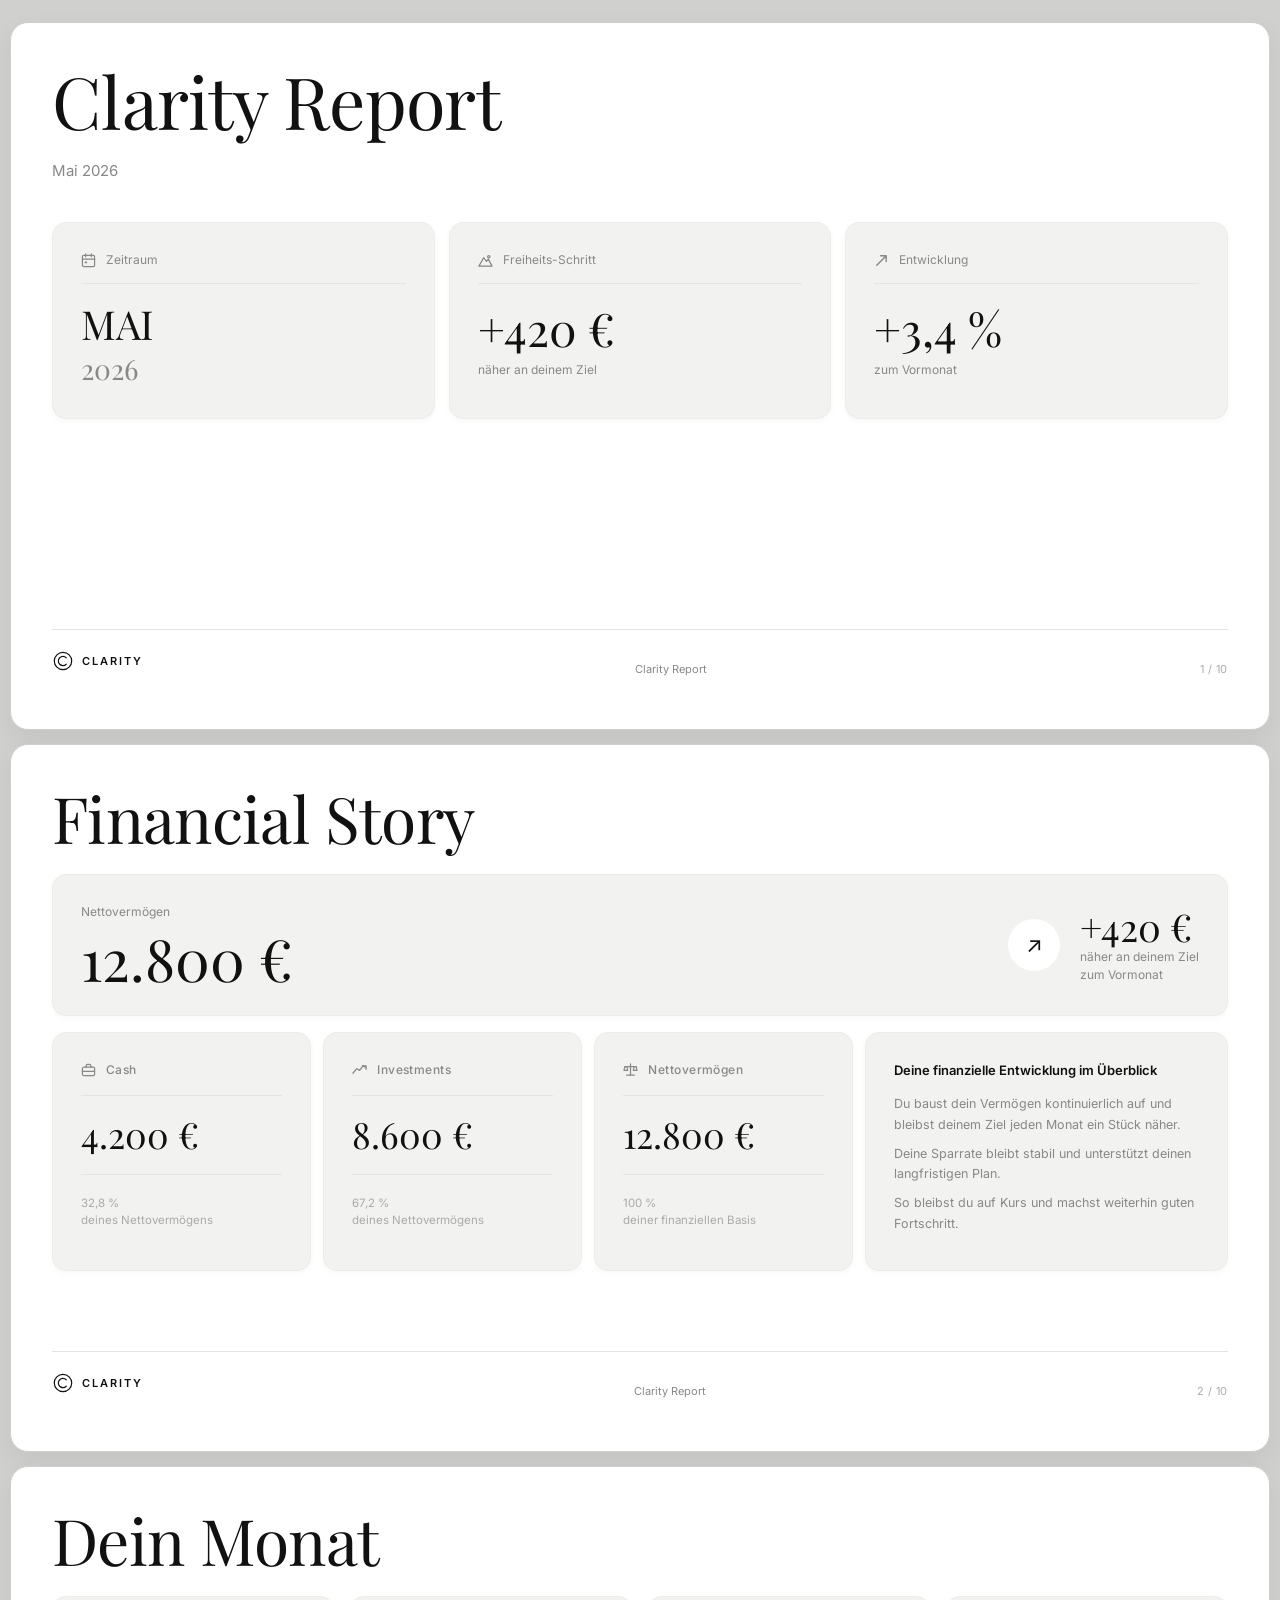
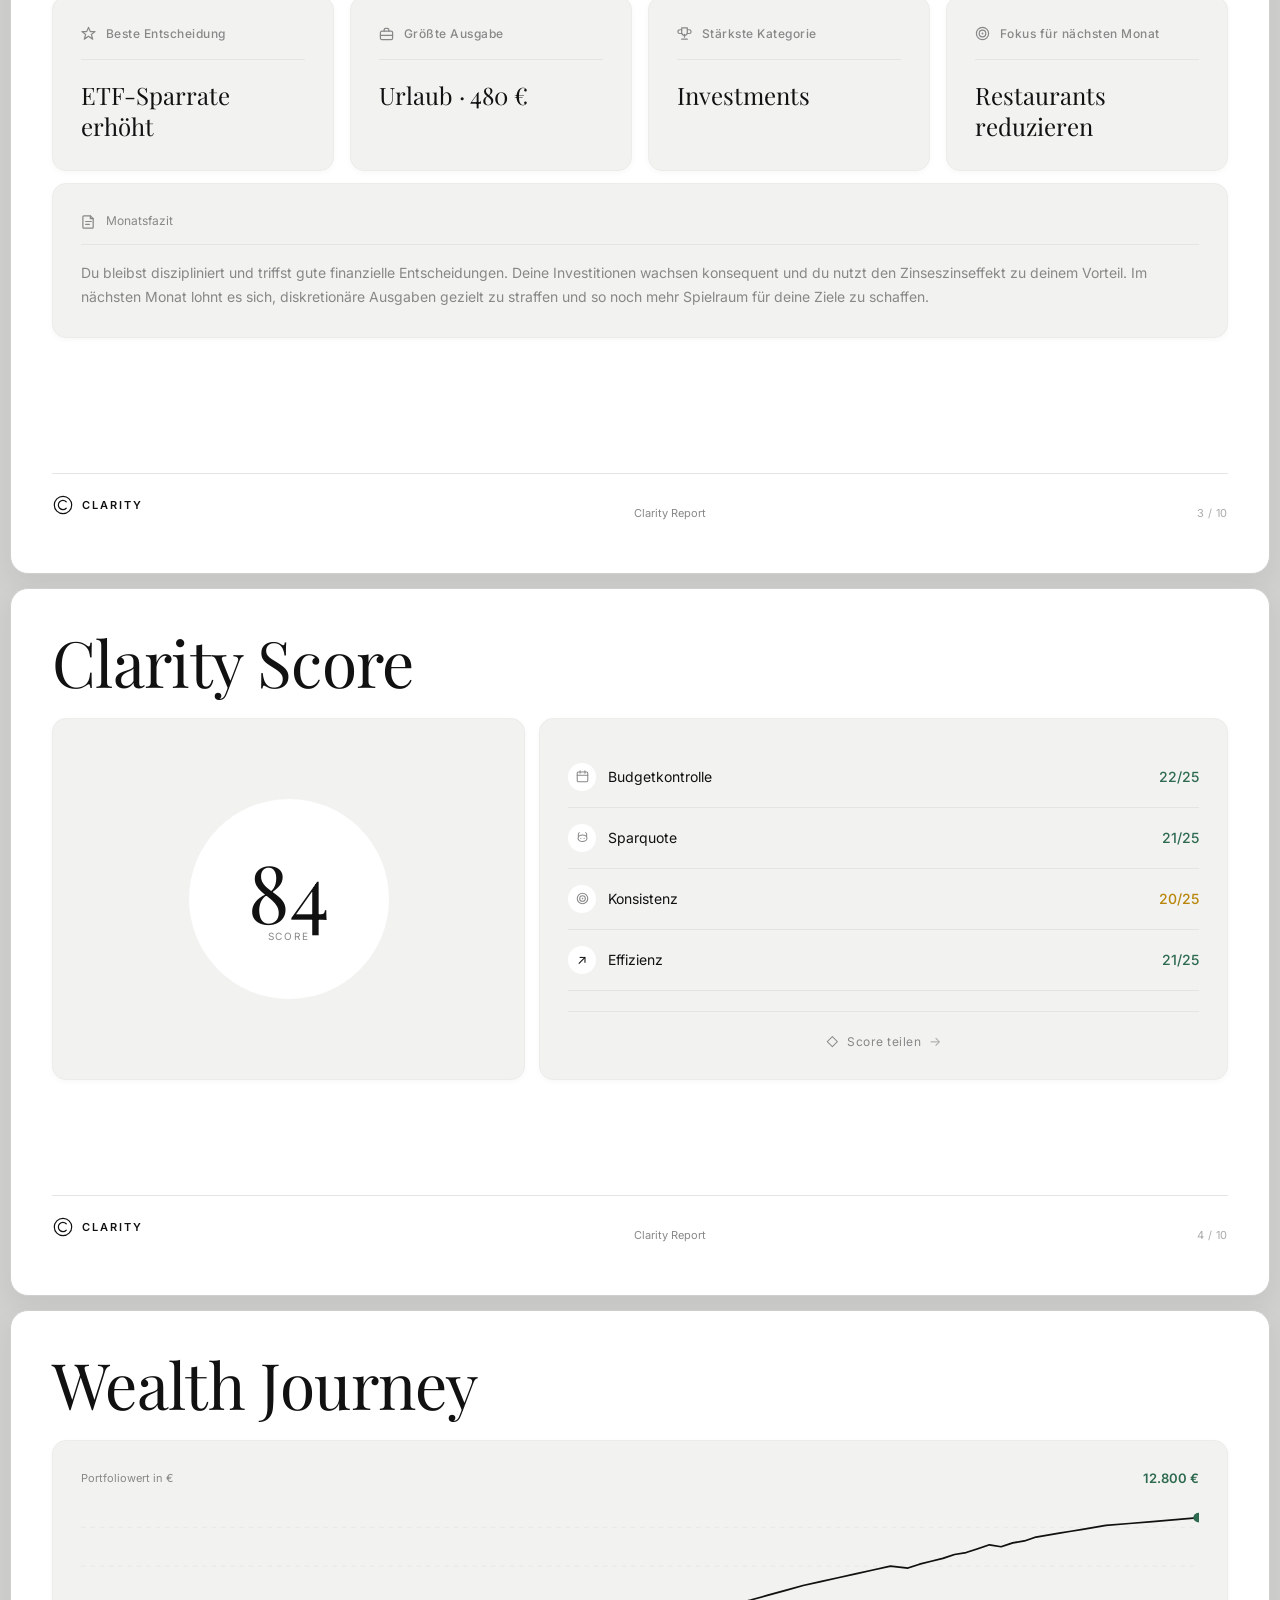
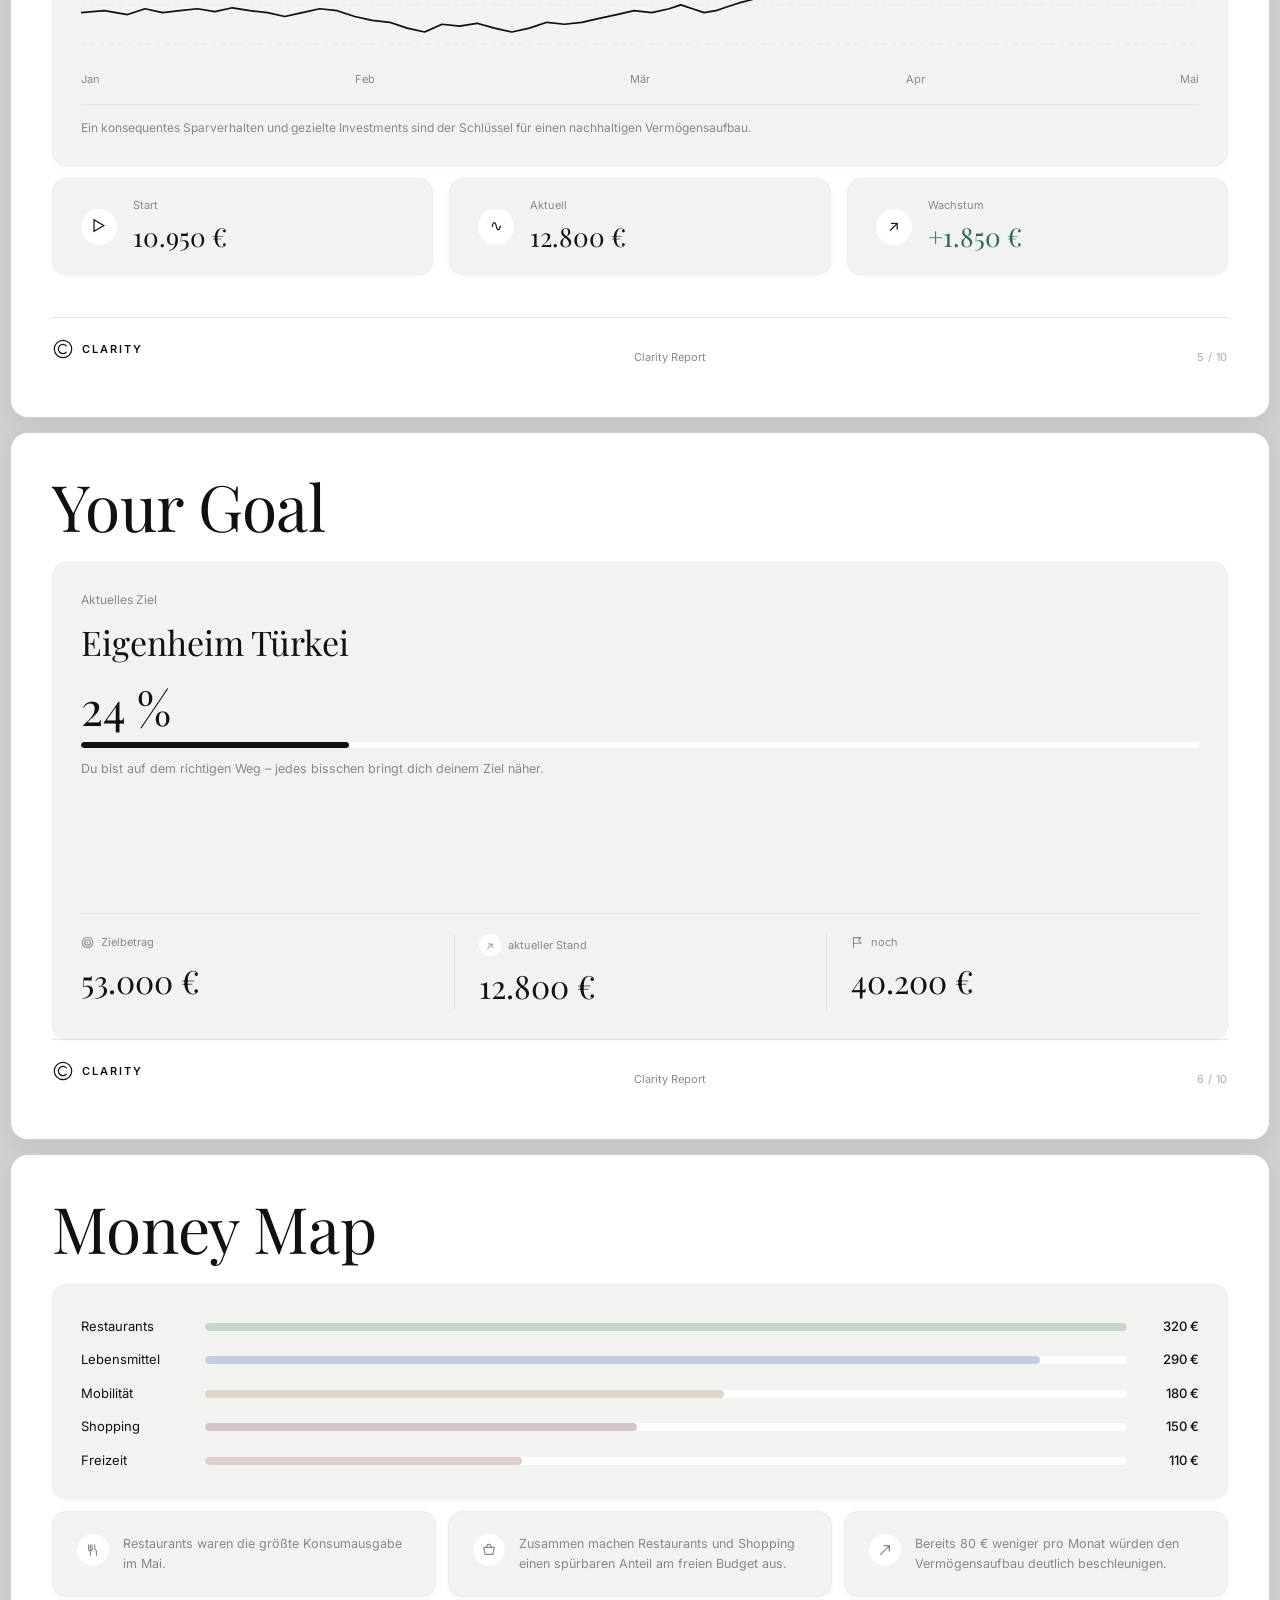
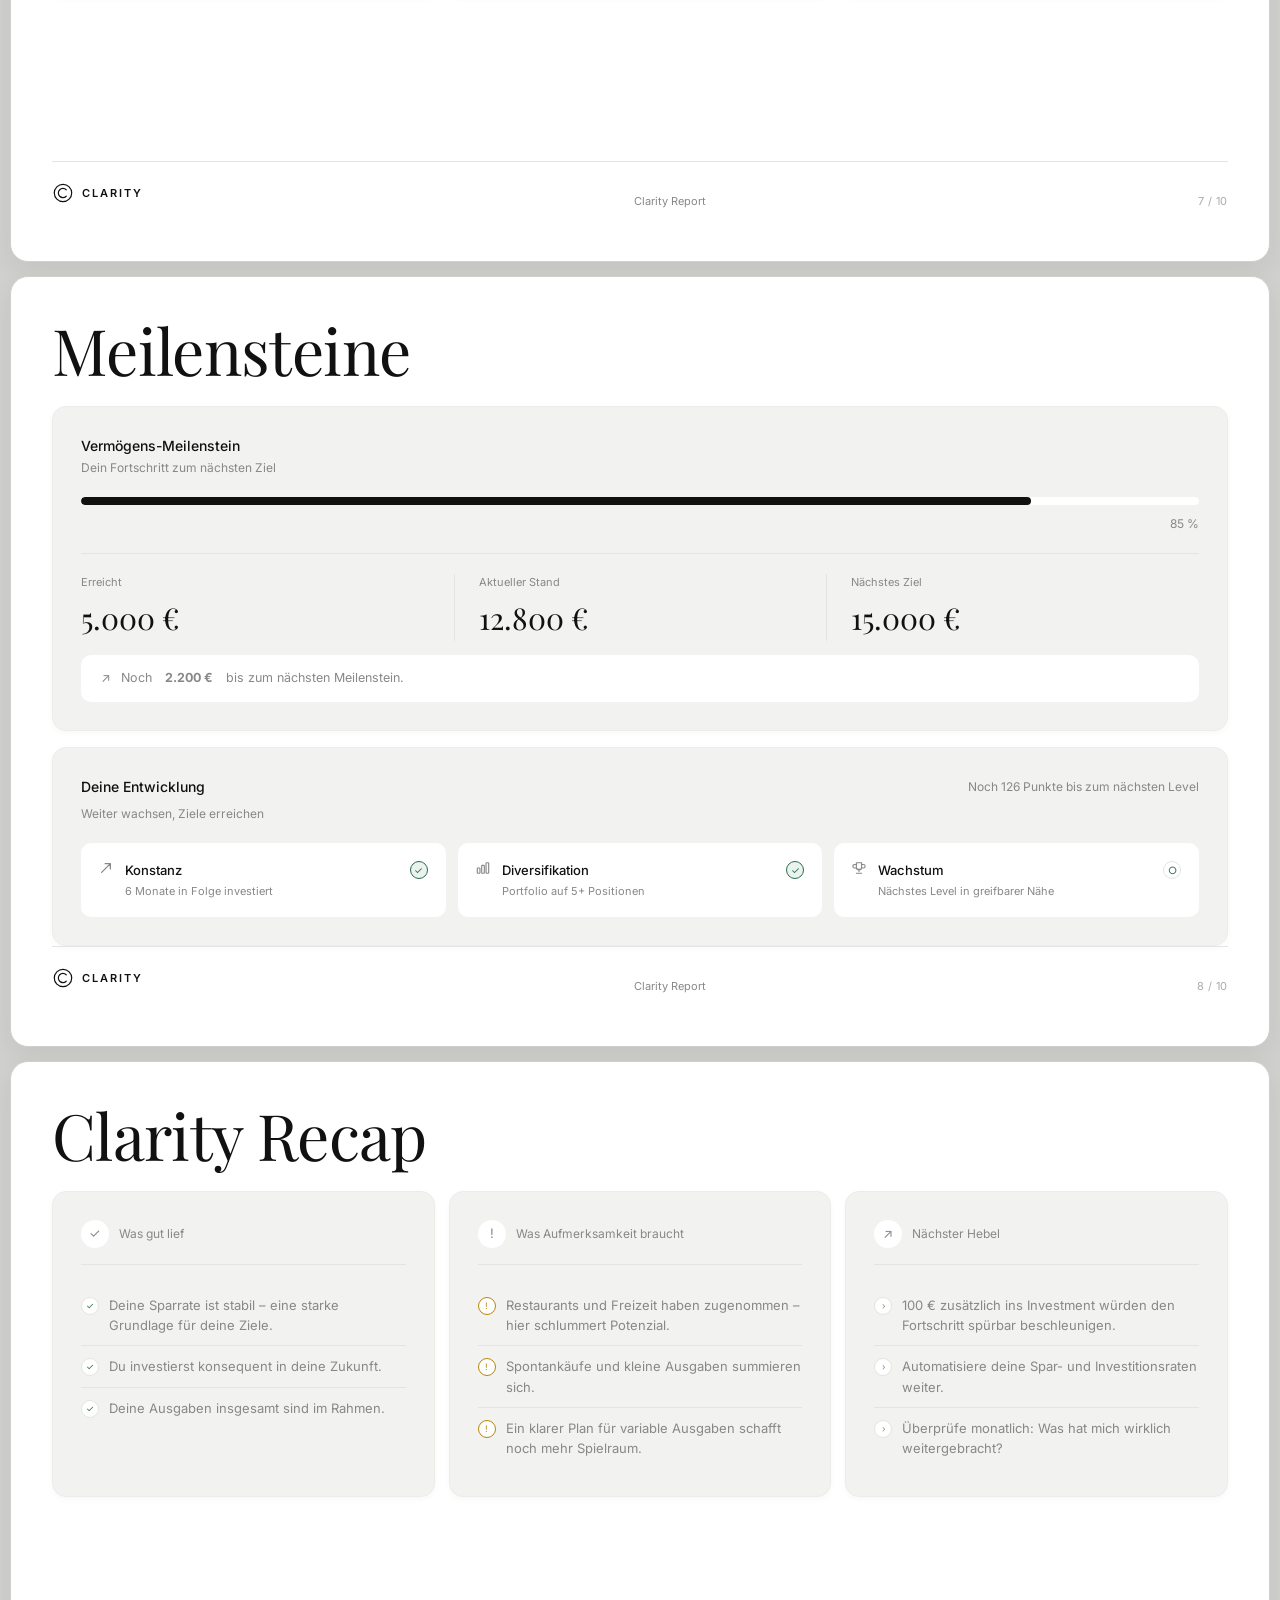
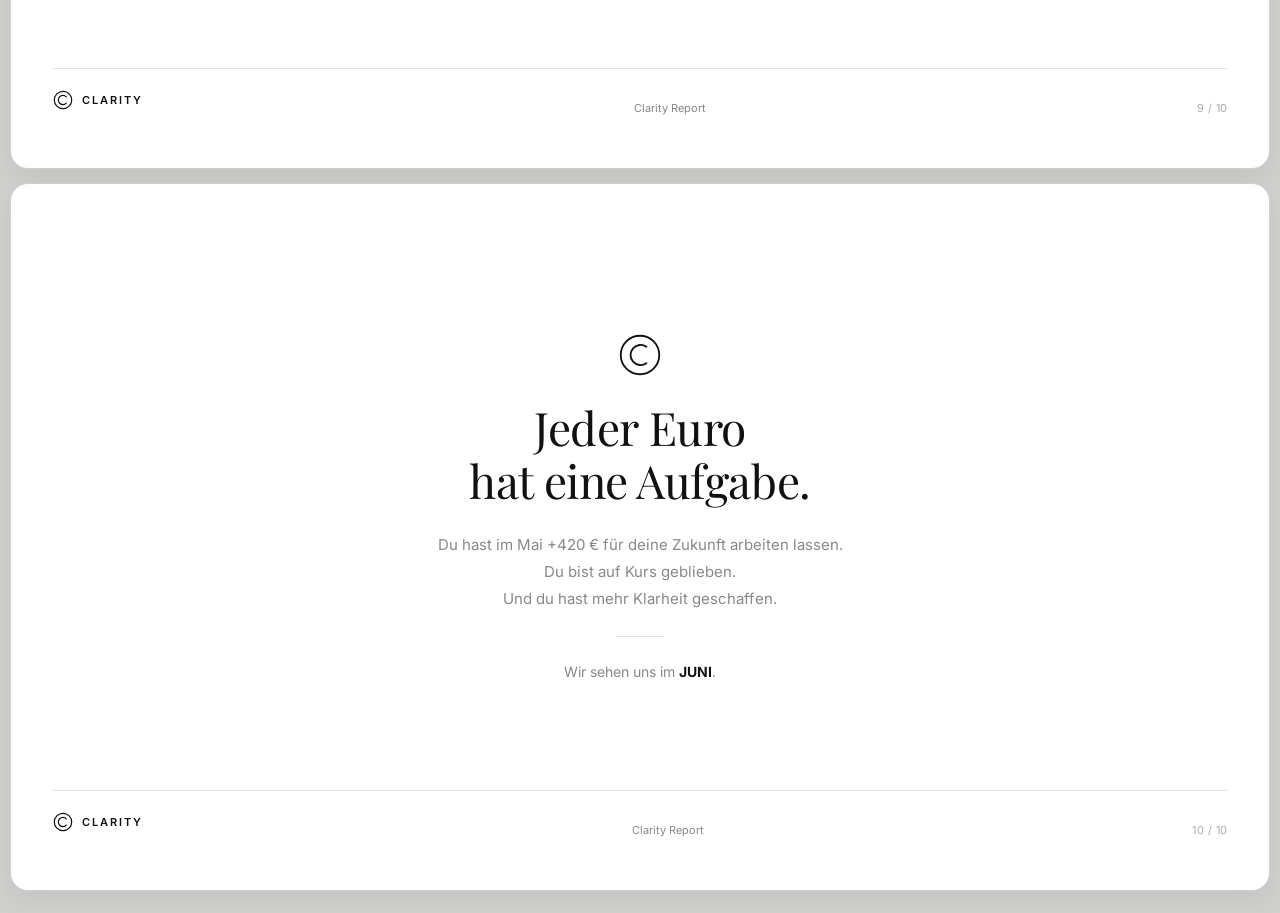
==== commit e72d74d5: "add" ====
--- a/index.html
+++ b/index.html
@@ -15,32 +15,7 @@
       <!-- ═══════════════════════════════════════
      PAGE 1 — COVER
 ════════════════════════════════════════ -->
-      <div class="page">
-        <div class="logo">
-          <svg
-            class="logo-icon"
-            viewBox="0 0 24 24"
-            fill="none"
-            xmlns="http://www.w3.org/2000/svg"
-          >
-            <circle
-              cx="12"
-              cy="12"
-              r="9.5"
-              stroke="#111111"
-              stroke-width="1.3"
-            />
-            <path
-              d="M15.5 8.5A5 5 0 1 0 15.5 15.5"
-              stroke="#111111"
-              stroke-width="1.3"
-              stroke-linecap="round"
-              fill="none"
-            />
-          </svg>
-          CLARITY
-        </div>
-
+      <div class="page page-milestones">
         <div class="display display-cover">Clarity Report</div>
         <div class="display-sub">Mai 2026</div>
 
@@ -151,31 +126,6 @@
      PAGE 2 — FINANCIAL STORY
 ════════════════════════════════════════ -->
       <div class="page">
-        <div class="logo">
-          <svg
-            class="logo-icon"
-            viewBox="0 0 24 24"
-            fill="none"
-            xmlns="http://www.w3.org/2000/svg"
-          >
-            <circle
-              cx="12"
-              cy="12"
-              r="9.5"
-              stroke="#111111"
-              stroke-width="1.3"
-            />
-            <path
-              d="M15.5 8.5A5 5 0 1 0 15.5 15.5"
-              stroke="#111111"
-              stroke-width="1.3"
-              stroke-linecap="round"
-              fill="none"
-            />
-          </svg>
-          CLARITY
-        </div>
-
         <div class="display">Financial Story</div>
 
         <div class="fin-hero">
@@ -312,30 +262,6 @@
      PAGE 3 — DEIN MONAT
 ════════════════════════════════════════ -->
       <div class="page">
-        <div class="logo">
-          <svg
-            class="logo-icon"
-            viewBox="0 0 24 24"
-            fill="none"
-            xmlns="http://www.w3.org/2000/svg"
-          >
-            <circle
-              cx="12"
-              cy="12"
-              r="9.5"
-              stroke="#111111"
-              stroke-width="1.3"
-            />
-            <path
-              d="M15.5 8.5A5 5 0 1 0 15.5 15.5"
-              stroke="#111111"
-              stroke-width="1.3"
-              stroke-linecap="round"
-              fill="none"
-            /></svg
-          >CLARITY
-        </div>
-
         <div class="display">Dein Monat</div>
 
         <div class="monat-grid">
@@ -483,30 +409,6 @@
      PAGE 4 — CLARITY SCORE
 ════════════════════════════════════════ -->
       <div class="page">
-        <div class="logo">
-          <svg
-            class="logo-icon"
-            viewBox="0 0 24 24"
-            fill="none"
-            xmlns="http://www.w3.org/2000/svg"
-          >
-            <circle
-              cx="12"
-              cy="12"
-              r="9.5"
-              stroke="#111111"
-              stroke-width="1.3"
-            />
-            <path
-              d="M15.5 8.5A5 5 0 1 0 15.5 15.5"
-              stroke="#111111"
-              stroke-width="1.3"
-              stroke-linecap="round"
-              fill="none"
-            /></svg
-          >CLARITY
-        </div>
-
         <div class="display">Clarity Score</div>
 
         <div class="score-layout">
@@ -633,30 +535,6 @@
      PAGE 5 — WEALTH JOURNEY
 ════════════════════════════════════════ -->
       <div class="page">
-        <div class="logo">
-          <svg
-            class="logo-icon"
-            viewBox="0 0 24 24"
-            fill="none"
-            xmlns="http://www.w3.org/2000/svg"
-          >
-            <circle
-              cx="12"
-              cy="12"
-              r="9.5"
-              stroke="#111111"
-              stroke-width="1.3"
-            />
-            <path
-              d="M15.5 8.5A5 5 0 1 0 15.5 15.5"
-              stroke="#111111"
-              stroke-width="1.3"
-              stroke-linecap="round"
-              fill="none"
-            /></svg
-          >CLARITY
-        </div>
-
         <div class="display">Wealth Journey</div>
 
         <div class="chart-card">
@@ -800,30 +678,6 @@
      PAGE 6 — YOUR GOAL
 ════════════════════════════════════════ -->
       <div class="page">
-        <div class="logo">
-          <svg
-            class="logo-icon"
-            viewBox="0 0 24 24"
-            fill="none"
-            xmlns="http://www.w3.org/2000/svg"
-          >
-            <circle
-              cx="12"
-              cy="12"
-              r="9.5"
-              stroke="#111111"
-              stroke-width="1.3"
-            />
-            <path
-              d="M15.5 8.5A5 5 0 1 0 15.5 15.5"
-              stroke="#111111"
-              stroke-width="1.3"
-              stroke-linecap="round"
-              fill="none"
-            /></svg
-          >CLARITY
-        </div>
-
         <div class="display">Your Goal</div>
 
         <div class="goal-card goal-card-fill">
@@ -916,30 +770,6 @@
      PAGE 7 — MONEY MAP
 ════════════════════════════════════════ -->
       <div class="page">
-        <div class="logo">
-          <svg
-            class="logo-icon"
-            viewBox="0 0 24 24"
-            fill="none"
-            xmlns="http://www.w3.org/2000/svg"
-          >
-            <circle
-              cx="12"
-              cy="12"
-              r="9.5"
-              stroke="#111111"
-              stroke-width="1.3"
-            />
-            <path
-              d="M15.5 8.5A5 5 0 1 0 15.5 15.5"
-              stroke="#111111"
-              stroke-width="1.3"
-              stroke-linecap="round"
-              fill="none"
-            /></svg
-          >CLARITY
-        </div>
-
         <div class="display">Money Map</div>
 
         <div class="money-map-card">
@@ -1080,30 +910,6 @@
      PAGE 8 — MEILENSTEINE
 ════════════════════════════════════════ -->
       <div class="page">
-        <div class="logo">
-          <svg
-            class="logo-icon"
-            viewBox="0 0 24 24"
-            fill="none"
-            xmlns="http://www.w3.org/2000/svg"
-          >
-            <circle
-              cx="12"
-              cy="12"
-              r="9.5"
-              stroke="#111111"
-              stroke-width="1.3"
-            />
-            <path
-              d="M15.5 8.5A5 5 0 1 0 15.5 15.5"
-              stroke="#111111"
-              stroke-width="1.3"
-              stroke-linecap="round"
-              fill="none"
-            /></svg
-          >CLARITY
-        </div>
-
         <div class="display">Meilensteine</div>
 
         <div class="milestone-card">
@@ -1242,30 +1048,6 @@
      PAGE 9 — CLARITY RECAP
 ════════════════════════════════════════ -->
       <div class="page">
-        <div class="logo">
-          <svg
-            class="logo-icon"
-            viewBox="0 0 24 24"
-            fill="none"
-            xmlns="http://www.w3.org/2000/svg"
-          >
-            <circle
-              cx="12"
-              cy="12"
-              r="9.5"
-              stroke="#111111"
-              stroke-width="1.3"
-            />
-            <path
-              d="M15.5 8.5A5 5 0 1 0 15.5 15.5"
-              stroke="#111111"
-              stroke-width="1.3"
-              stroke-linecap="round"
-              fill="none"
-            /></svg
-          >CLARITY
-        </div>
-
         <div class="display">Clarity Recap</div>
 
         <div class="recap-grid">
@@ -1368,30 +1150,6 @@
      PAGE 10 — CLOSING
 ════════════════════════════════════════ -->
       <div class="page page-closing">
-        <div class="logo">
-          <svg
-            class="logo-icon"
-            viewBox="0 0 24 24"
-            fill="none"
-            xmlns="http://www.w3.org/2000/svg"
-          >
-            <circle
-              cx="12"
-              cy="12"
-              r="9.5"
-              stroke="#111111"
-              stroke-width="1.3"
-            />
-            <path
-              d="M15.5 8.5A5 5 0 1 0 15.5 15.5"
-              stroke="#111111"
-              stroke-width="1.3"
-              stroke-linecap="round"
-              fill="none"
-            /></svg
-          >CLARITY
-        </div>
-
         <div class="closing-page">
           <svg
             viewBox="0 0 48 48"
--- a/style.css
+++ b/style.css
@@ -49,7 +49,6 @@
 /* ── PAGE SHELL ── */
 .page {
   width: var(--page-w);
-  height: var(--page-h);
   background: var(--bg);
   margin: 28px auto;
   padding: var(--page-pad);
@@ -73,7 +72,7 @@
   letter-spacing: 0.18em;
   color: var(--text-primary);
   text-transform: uppercase;
-  margin-bottom: 36px;
+  margin-bottom: 16px;
 }
 .logo-icon {
   width: 22px;
@@ -90,9 +89,7 @@
   align-items: center;
   justify-content: space-between;
 }
-.page-footer .logo {
-  margin-bottom: 0;
-}
+
 .page-num {
   font-size: 11px;
   color: var(--text-muted);
@@ -111,7 +108,7 @@
   line-height: 1;
   letter-spacing: -0.01em;
   color: var(--text-primary);
-  margin-bottom: 4px;
+  margin-bottom: 24px;
 }
 .display-cover {
   font-size: 72px;
@@ -990,6 +987,11 @@
 
 .page-closing {
   min-height: 660px;
+}
+
+.page-milestones {
+  height: auto;
+  min-height: var(--page-h);
 }
 
 @media (max-width: 1320px) {
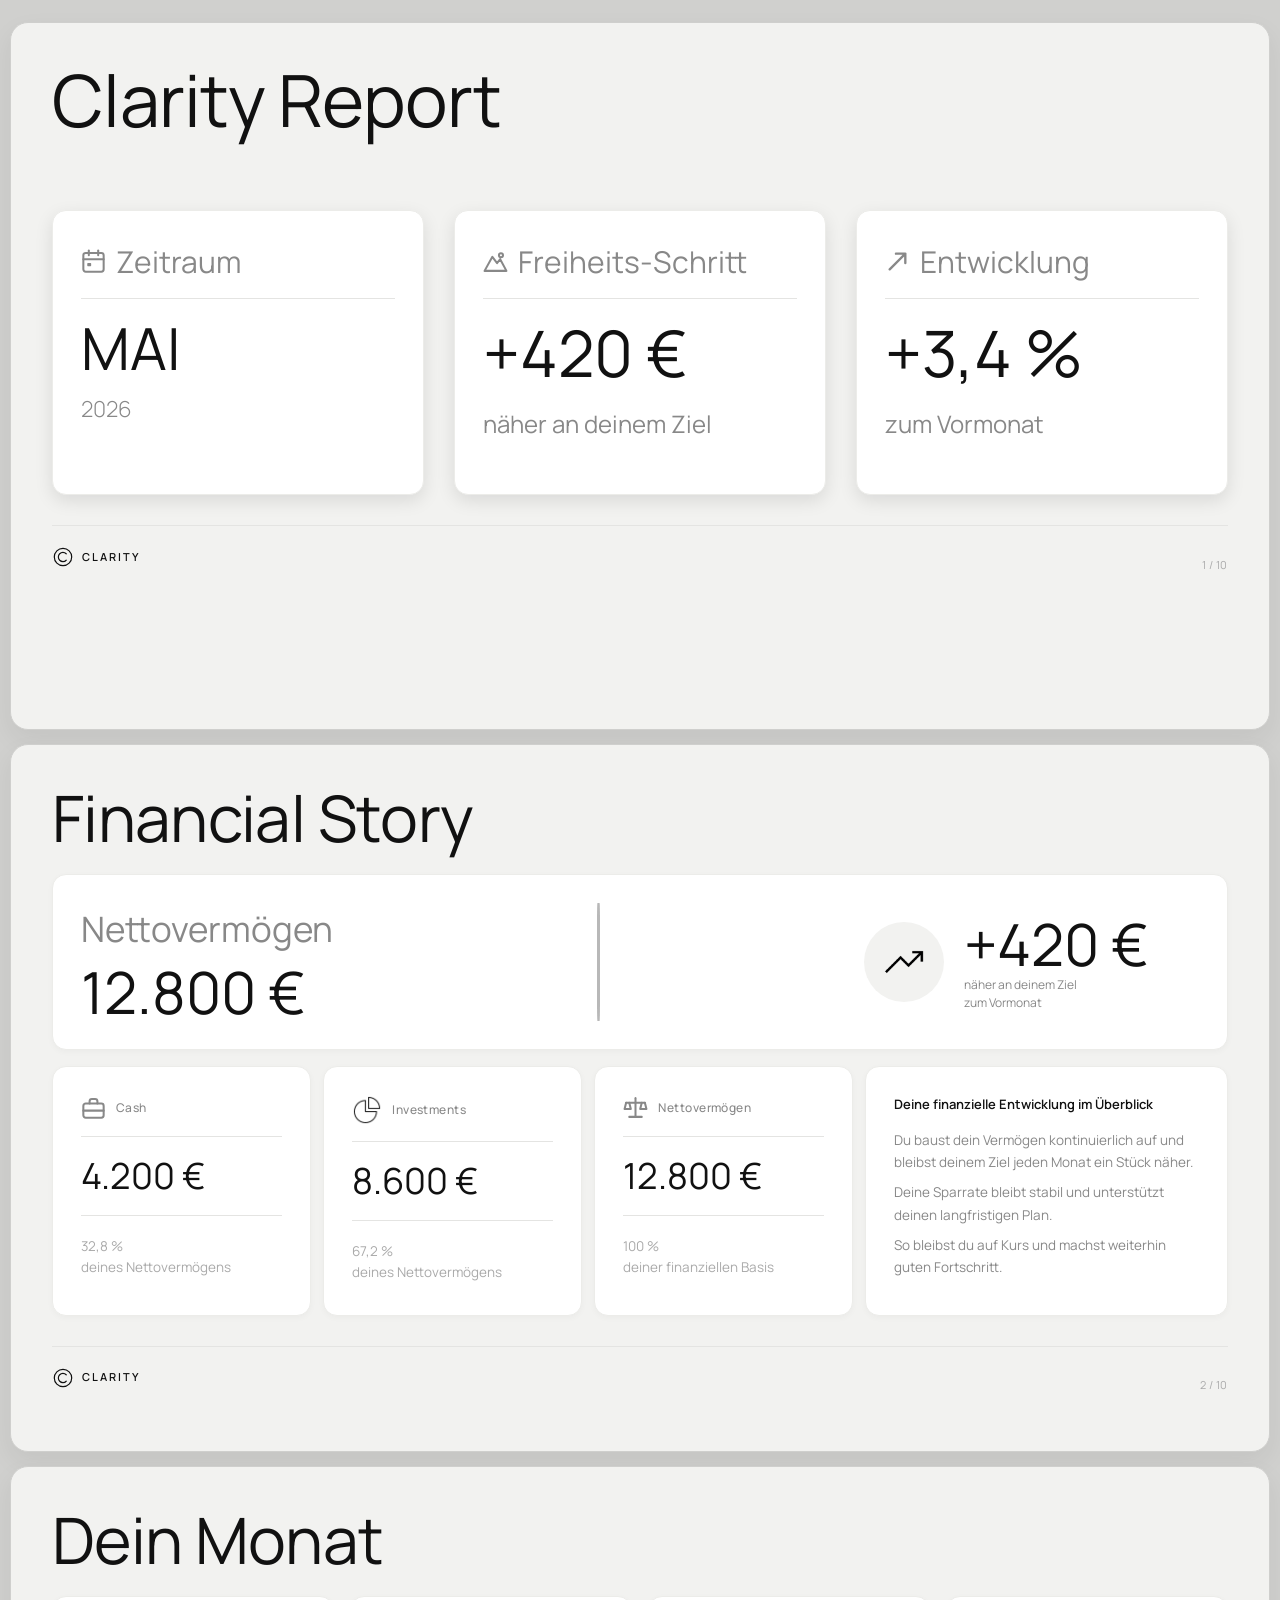
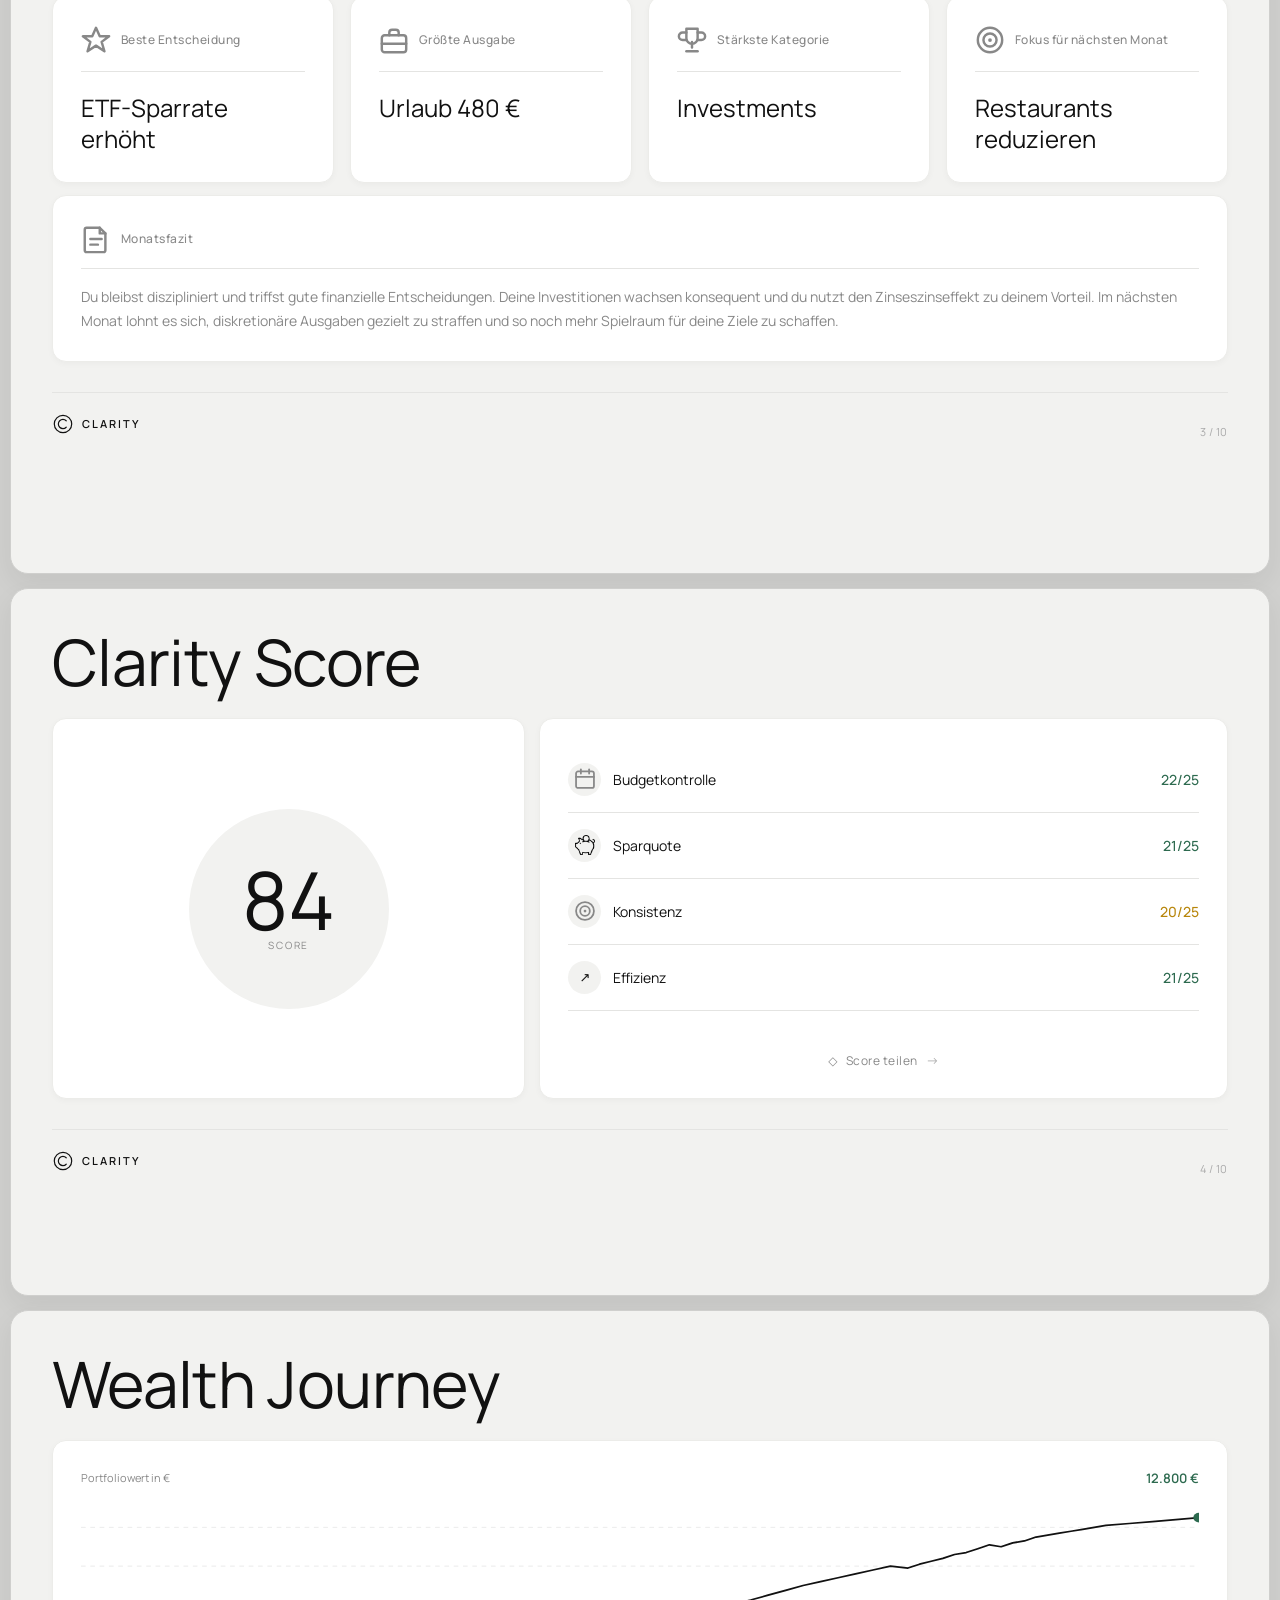
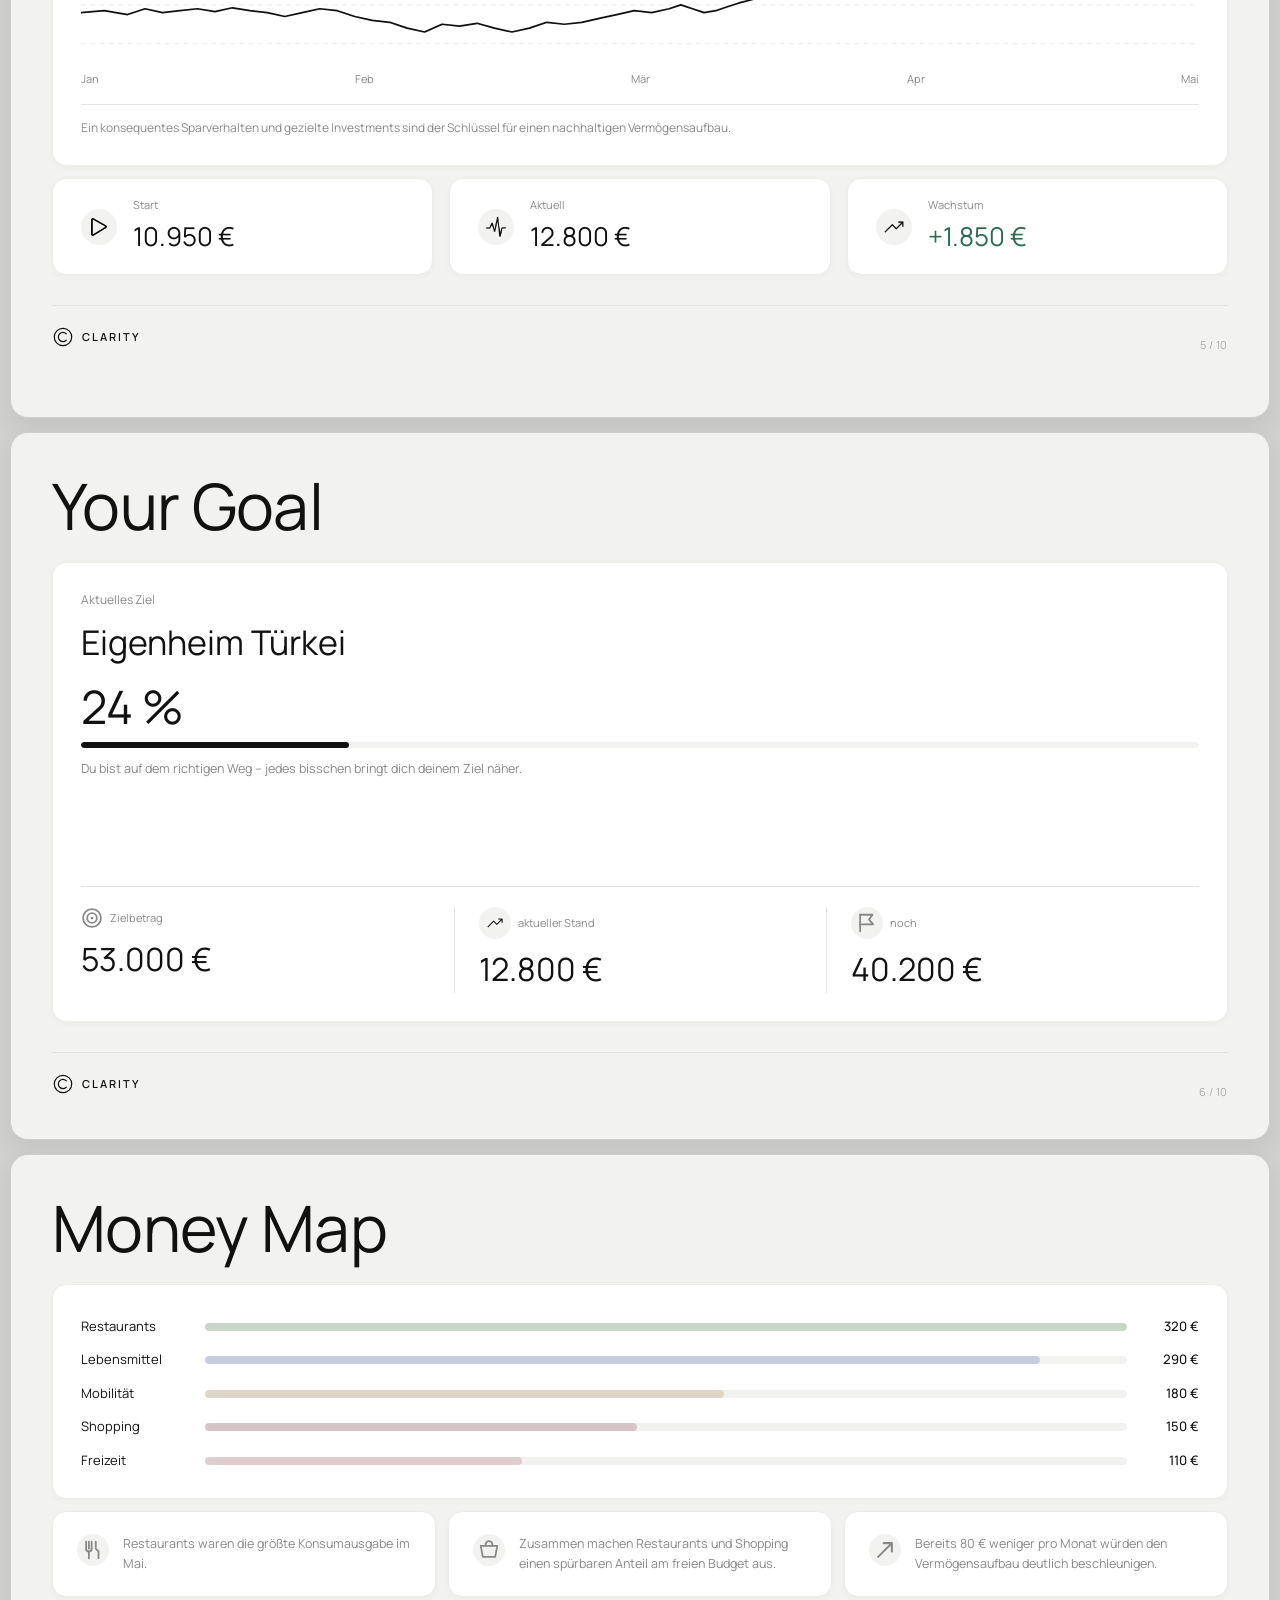
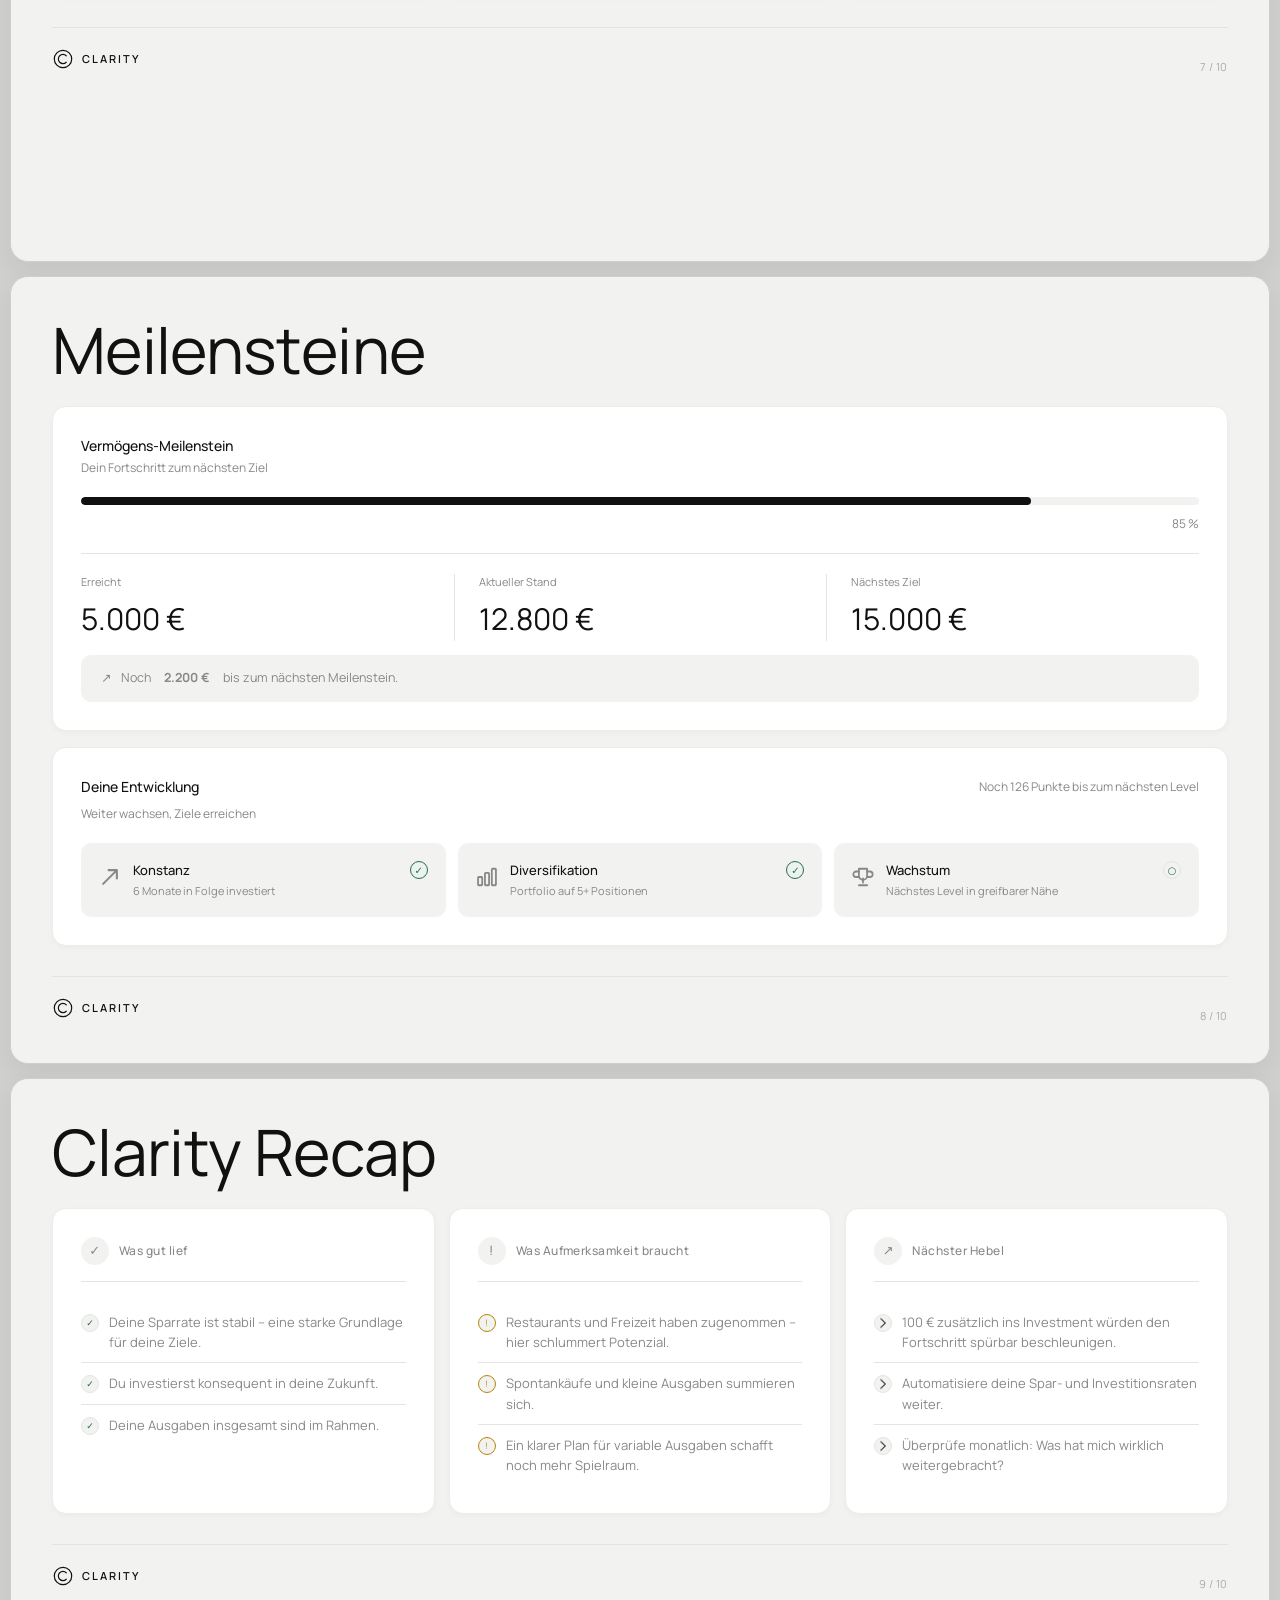
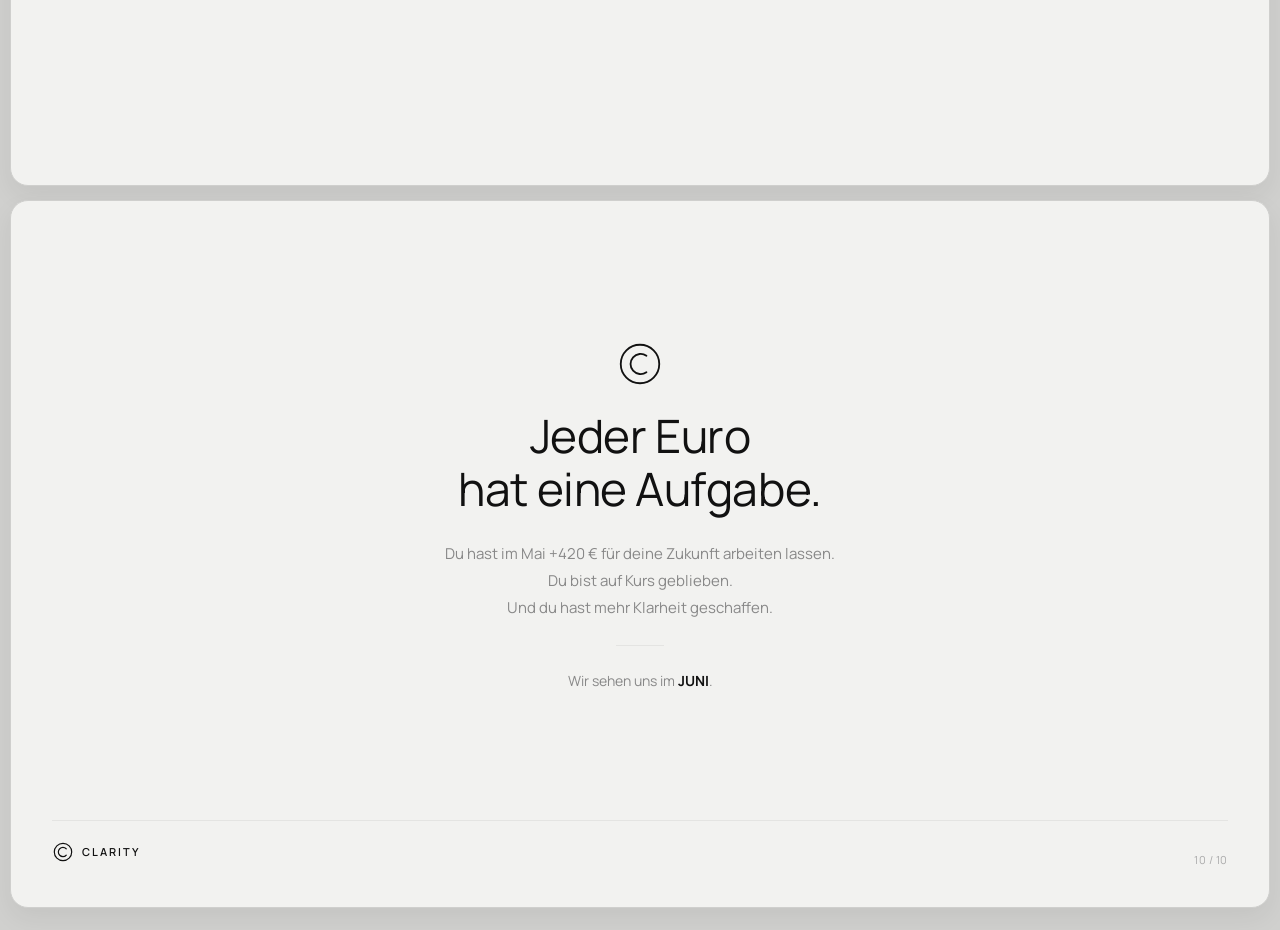
==== commit 80e33ab5: "add" ====
--- a/index.html
+++ b/index.html
@@ -5,22 +5,14 @@
     <meta name="viewport" content="width=device-width, initial-scale=1.0" />
     <title>Clarity Report</title>
     <link rel="stylesheet" href="style.css" />
-    <link
-      href="https://fonts.googleapis.com/css2?family=Playfair+Display:wght@400;700&family=Inter:wght@300;400;500;600&display=swap"
-      rel="stylesheet"
-    />
   </head>
   <body>
-    <main class="report" aria-label="Clarity Monatsreport">
-      <!-- ═══════════════════════════════════════
-     PAGE 1 — COVER
-════════════════════════════════════════ -->
-      <div class="page page-milestones">
+    <main class="report report-index" aria-label="Clarity Report Übersicht">
+      <div class="page page-index">
         <div class="display display-cover">Clarity Report</div>
-        <div class="display-sub">Mai 2026</div>
 
         <div class="cover-kpis">
-          <div class="cover-kpi">
+          <div class="card cover-kpi">
             <div class="kpi-title">
               <svg
                 width="15"
@@ -51,7 +43,7 @@
             <span class="cover-date">MAI</span>
             <span class="cover-year">2026</span>
           </div>
-          <div class="cover-kpi">
+          <div class="card cover-kpi">
             <div class="kpi-title">
               <svg
                 width="15"
@@ -71,7 +63,7 @@
             <div class="big-num">+420 €</div>
             <div class="big-num-label">näher an deinem Ziel</div>
           </div>
-          <div class="cover-kpi">
+          <div class="card cover-kpi">
             <div class="kpi-title">
               <svg
                 width="15"
@@ -117,7 +109,7 @@
             </svg>
             CLARITY
           </div>
-          <div class="footer-title">Clarity Report</div>
+          <div class="footer-title"></div>
           <div class="page-num">1 / 10</div>
         </div>
       </div>
@@ -128,13 +120,16 @@
       <div class="page">
         <div class="display">Financial Story</div>
 
-        <div class="fin-hero">
+        <div class="card fin-hero">
           <div class="left">
-            <div class="label">Nettovermögen</div>
+            <div class="fin-hero-label">Nettovermögen</div>
             <div class="fin-hero-value">12.800 €</div>
           </div>
+          <div class="fin-hero-divider"></div>
           <div class="right">
-            <div class="icon-circle">↗</div>
+            <div class="round-icon icon-circle">
+              <img class="icon-img" src="./imgs/trending.png" />
+            </div>
             <div>
               <div class="delta">+420 €</div>
               <div class="delta-sub">näher an deinem Ziel</div>
@@ -147,8 +142,8 @@
           <div class="card">
             <div class="card-label">
               <svg
-                width="15"
-                height="15"
+                width="25"
+                height="25"
                 viewBox="0 0 16 16"
                 fill="none"
                 stroke="#888"
@@ -170,19 +165,7 @@
           </div>
           <div class="card">
             <div class="card-label">
-              <svg
-                width="15"
-                height="15"
-                viewBox="0 0 16 16"
-                fill="none"
-                stroke="#888"
-                stroke-width="1.3"
-                stroke-linecap="round"
-                stroke-linejoin="round"
-              >
-                <polyline points="1,12 5,7 8,9 12,4 15,6" />
-                <polyline points="11,4 15,4 15,8" />
-              </svg>
+              <img src="./imgs/circular-diagram.png" width="30" height="30" />
               Investments
             </div>
             <div class="big-num big-num-compact">8.600 €</div>
@@ -192,8 +175,8 @@
           <div class="card">
             <div class="card-label">
               <svg
-                width="15"
-                height="15"
+                width="25"
+                height="25"
                 viewBox="0 0 16 16"
                 fill="none"
                 stroke="#888"
@@ -213,7 +196,7 @@
             <hr class="divider" />
             <div class="fin-kpi-pct">100 %<br />deiner finanziellen Basis</div>
           </div>
-          <div class="insight-card">
+          <div class="card insight-card">
             <h4>Deine finanzielle Entwicklung im Überblick</h4>
             <p>
               Du baust dein Vermögen kontinuierlich auf und bleibst deinem Ziel
@@ -253,7 +236,7 @@
               /></svg
             >CLARITY
           </div>
-          <div class="footer-title">Clarity Report</div>
+          <div class="footer-title"></div>
           <div class="page-num">2 / 10</div>
         </div>
       </div>
@@ -265,11 +248,11 @@
         <div class="display">Dein Monat</div>
 
         <div class="monat-grid">
-          <div class="monat-card">
+          <div class="card monat-card">
             <div class="card-label">
               <svg
-                width="15"
-                height="15"
+                width="30"
+                height="30"
                 viewBox="0 0 16 16"
                 fill="none"
                 stroke="#888"
@@ -284,11 +267,11 @@
             </div>
             <div class="monat-val">ETF-Sparrate erhöht</div>
           </div>
-          <div class="monat-card">
+          <div class="card monat-card">
             <div class="card-label">
               <svg
-                width="15"
-                height="15"
+                width="30"
+                height="30"
                 viewBox="0 0 16 16"
                 fill="none"
                 stroke="#888"
@@ -303,13 +286,13 @@
                 <line x1="1.5" y1="10" x2="14.5" y2="10" /></svg
               >Größte Ausgabe
             </div>
-            <div class="monat-val">Urlaub · 480 €</div>
-          </div>
-          <div class="monat-card">
+            <div class="monat-val">Urlaub 480 €</div>
+          </div>
+          <div class="card monat-card">
             <div class="card-label">
               <svg
-                width="15"
-                height="15"
+                width="30"
+                height="30"
                 viewBox="0 0 16 16"
                 fill="none"
                 stroke="#888"
@@ -326,11 +309,11 @@
             </div>
             <div class="monat-val">Investments</div>
           </div>
-          <div class="monat-card">
+          <div class="card monat-card">
             <div class="card-label">
               <svg
-                width="15"
-                height="15"
+                width="30"
+                height="30"
                 viewBox="0 0 16 16"
                 fill="none"
                 stroke="#888"
@@ -346,11 +329,11 @@
           </div>
         </div>
 
-        <div class="fazit-card">
-          <div class="label">
+        <div class="card fazit-card">
+          <div class="card-label fazit-label">
             <svg
-              width="15"
-              height="15"
+              width="30"
+              height="30"
               viewBox="0 0 16 16"
               fill="none"
               stroke="#888"
@@ -400,7 +383,7 @@
               /></svg
             >CLARITY
           </div>
-          <div class="footer-title">Clarity Report</div>
+          <div class="footer-title"></div>
           <div class="page-num">3 / 10</div>
         </div>
       </div>
@@ -412,19 +395,19 @@
         <div class="display">Clarity Score</div>
 
         <div class="score-layout">
-          <div class="score-circle-card">
+          <div class="card score-circle-card">
             <div class="score-circle">
               <div class="score-num">84</div>
               <div class="score-word">Score</div>
             </div>
           </div>
-          <div class="score-dims">
+          <div class="card score-dims">
             <div class="score-dim-row">
               <div class="dim-left">
-                <div class="dim-icon">
+                <div class="round-icon dim-icon">
                   <svg
-                    width="13"
-                    height="13"
+                    width="20"
+                    height="20"
                     viewBox="0 0 16 16"
                     fill="none"
                     stroke="#888"
@@ -444,23 +427,8 @@
             </div>
             <div class="score-dim-row">
               <div class="dim-left">
-                <div class="dim-icon">
-                  <svg
-                    width="13"
-                    height="13"
-                    viewBox="0 0 16 16"
-                    fill="none"
-                    stroke="#888"
-                    stroke-width="1.3"
-                    stroke-linecap="round"
-                    stroke-linejoin="round"
-                  >
-                    <ellipse cx="8" cy="9" rx="5.5" ry="4" />
-                    <path d="M3 7c0-2-1-4 1-5" />
-                    <path d="M13 7c0-2 1-4-1-5" />
-                    <circle cx="6" cy="9" r="0.7" fill="#888" stroke="none" />
-                    <circle cx="10" cy="9" r="0.7" fill="#888" stroke="none" />
-                  </svg>
+                <div class="round-icon dim-icon">
+                  <img src="./imgs/money.png" width="20" height="20" />
                 </div>
                 Sparquote
               </div>
@@ -468,10 +436,10 @@
             </div>
             <div class="score-dim-row">
               <div class="dim-left">
-                <div class="dim-icon">
+                <div class="round-icon dim-icon">
                   <svg
-                    width="13"
-                    height="13"
+                    width="20"
+                    height="20"
                     viewBox="0 0 16 16"
                     fill="none"
                     stroke="#888"
@@ -489,7 +457,7 @@
             </div>
             <div class="score-dim-row">
               <div class="dim-left">
-                <div class="dim-icon">↗</div>
+                <div class="round-icon dim-icon">↗</div>
                 Effizienz
               </div>
               <div class="score-val-green">21/25</div>
@@ -526,7 +494,7 @@
               /></svg
             >CLARITY
           </div>
-          <div class="footer-title">Clarity Report</div>
+          <div class="footer-title"></div>
           <div class="page-num">4 / 10</div>
         </div>
       </div>
@@ -537,7 +505,7 @@
       <div class="page">
         <div class="display">Wealth Journey</div>
 
-        <div class="chart-card">
+        <div class="card chart-card">
           <div class="chart-label-row">
             <span class="axis-label">Portfoliowert in €</span>
             <span class="chart-val">12.800 €</span>
@@ -622,22 +590,28 @@
         </div>
 
         <div class="journey-kpis">
-          <div class="journey-kpi">
-            <div class="jkpi-icon">▷</div>
+          <div class="card journey-kpi">
+            <div class="round-icon jkpi-icon">
+              <img src="./imgs/play-button.png" width="18" height="18" />
+            </div>
             <div>
               <div class="jkpi-label">Start</div>
               <div class="jkpi-val">10.950 €</div>
             </div>
           </div>
-          <div class="journey-kpi">
-            <div class="jkpi-icon">∿</div>
+          <div class="card journey-kpi">
+            <div class="round-icon jkpi-icon">
+              <img src="./imgs/life-line.png" width="20" height="20" />
+            </div>
             <div>
               <div class="jkpi-label">Aktuell</div>
               <div class="jkpi-val">12.800 €</div>
             </div>
           </div>
-          <div class="journey-kpi">
-            <div class="jkpi-icon">↗</div>
+          <div class="card journey-kpi">
+            <div class="round-icon jkpi-icon">
+              <img src="./imgs/trending.png" width="20" height="20" />
+            </div>
             <div>
               <div class="jkpi-label">Wachstum</div>
               <div class="jkpi-val green">+1.850 €</div>
@@ -669,7 +643,7 @@
               /></svg
             >CLARITY
           </div>
-          <div class="footer-title">Clarity Report</div>
+          <div class="footer-title"></div>
           <div class="page-num">5 / 10</div>
         </div>
       </div>
@@ -680,7 +654,7 @@
       <div class="page">
         <div class="display">Your Goal</div>
 
-        <div class="goal-card goal-card-fill">
+        <div class="card goal-card goal-card-fill">
           <div>
             <div class="goal-label">Aktuelles Ziel</div>
             <div class="goal-name">Eigenheim Türkei</div>
@@ -695,8 +669,8 @@
             <div class="goal-kpi">
               <div class="gk-label">
                 <svg
-                  width="13"
-                  height="13"
+                  width="22"
+                  height="22"
                   viewBox="0 0 16 16"
                   fill="none"
                   stroke="#888"
@@ -712,25 +686,34 @@
             </div>
             <div class="goal-kpi">
               <div class="gk-label">
-                <span class="gk-icon">↗</span>aktueller Stand
+                <span class="round-icon gk-icon">
+                  <img
+                    src="./imgs/trending.png"
+                    width="16"
+                    height="16"
+                  /> </span
+                >aktueller Stand
               </div>
               <div class="gk-val">12.800 €</div>
             </div>
             <div class="goal-kpi">
               <div class="gk-label">
-                <svg
-                  width="13"
-                  height="13"
-                  viewBox="0 0 16 16"
-                  fill="none"
-                  stroke="#888"
-                  stroke-width="1.3"
-                  stroke-linecap="round"
-                  stroke-linejoin="round"
-                >
-                  <line x1="3" y1="2" x2="3" y2="14" />
-                  <path d="M3 2h9l-2.5 3.5L12.5 9H3" /></svg
-                >noch
+                <span class="round-icon gk-icon">
+                  <svg
+                    width="18"
+                    height="18"
+                    viewBox="0 0 16 16"
+                    fill="none"
+                    stroke="#888"
+                    stroke-width="1.3"
+                    stroke-linecap="round"
+                    stroke-linejoin="round"
+                  >
+                    <line x1="3" y1="2" x2="3" y2="14" />
+                    <path d="M3 2h9l-2.5 3.5L12.5 9H3" /></svg
+                ></span>
+
+                noch
               </div>
               <div class="gk-val">40.200 €</div>
             </div>
@@ -761,7 +744,7 @@
               /></svg
             >CLARITY
           </div>
-          <div class="footer-title">Clarity Report</div>
+          <div class="footer-title"></div>
           <div class="page-num">6 / 10</div>
         </div>
       </div>
@@ -772,7 +755,7 @@
       <div class="page">
         <div class="display">Money Map</div>
 
-        <div class="money-map-card">
+        <div class="card money-map-card">
           <div class="bar-list">
             <div class="bar-row">
               <span class="bar-name">Restaurants</span>
@@ -813,8 +796,8 @@
         </div>
 
         <div class="insights-grid">
-          <div class="insight-tile">
-            <div class="it-icon">
+          <div class="card insight-tile">
+            <div class="round-icon it-icon">
               <svg
                 width="14"
                 height="14"
@@ -834,8 +817,8 @@
             </div>
             <p>Restaurants waren die größte Konsumausgabe im Mai.</p>
           </div>
-          <div class="insight-tile">
-            <div class="it-icon">
+          <div class="card insight-tile">
+            <div class="round-icon it-icon">
               <svg
                 width="14"
                 height="14"
@@ -855,8 +838,8 @@
               freien Budget aus.
             </p>
           </div>
-          <div class="insight-tile">
-            <div class="it-icon">
+          <div class="card insight-tile">
+            <div class="round-icon it-icon">
               <svg
                 width="14"
                 height="14"
@@ -901,7 +884,7 @@
               /></svg
             >CLARITY
           </div>
-          <div class="footer-title">Clarity Report</div>
+          <div class="footer-title"></div>
           <div class="page-num">7 / 10</div>
         </div>
       </div>
@@ -912,7 +895,7 @@
       <div class="page">
         <div class="display">Meilensteine</div>
 
-        <div class="milestone-card">
+        <div class="card milestone-card">
           <div class="milestone-header">
             <h3>Vermögens-Meilenstein</h3>
             <p>Dein Fortschritt zum nächsten Ziel</p>
@@ -942,7 +925,7 @@
           </div>
         </div>
 
-        <div class="badges-card">
+        <div class="card badges-card">
           <div class="badges-header">
             <h3>Deine Entwicklung</h3>
             <span class="pts">Noch 126 Punkte bis zum nächsten Level</span>
@@ -1039,7 +1022,7 @@
               /></svg
             >CLARITY
           </div>
-          <div class="footer-title">Clarity Report</div>
+          <div class="footer-title"></div>
           <div class="page-num">8 / 10</div>
         </div>
       </div>
@@ -1051,9 +1034,9 @@
         <div class="display">Clarity Recap</div>
 
         <div class="recap-grid">
-          <div class="recap-card">
-            <div class="rc-label">
-              <div class="rc-icon">✓</div>
+          <div class="card recap-card">
+            <div class="card-label rc-label">
+              <div class="round-icon rc-icon">✓</div>
               Was gut lief
             </div>
             <ul>
@@ -1072,9 +1055,9 @@
               </li>
             </ul>
           </div>
-          <div class="recap-card">
-            <div class="rc-label">
-              <div class="rc-icon">!</div>
+          <div class="card recap-card">
+            <div class="card-label rc-label">
+              <div class="round-icon rc-icon">!</div>
               Was Aufmerksamkeit braucht
             </div>
             <ul>
@@ -1094,23 +1077,29 @@
               </li>
             </ul>
           </div>
-          <div class="recap-card">
-            <div class="rc-label">
-              <div class="rc-icon">↗</div>
+          <div class="card recap-card">
+            <div class="card-label rc-label">
+              <div class="round-icon rc-icon">↗</div>
               Nächster Hebel
             </div>
             <ul>
               <li>
-                <div class="li-dot arrow">›</div>
+                <div class="li-dot arrow">
+                  <img src="./imgs/chevron.png" alt="Arrow" />
+                </div>
                 100 € zusätzlich ins Investment würden den Fortschritt spürbar
                 beschleunigen.
               </li>
               <li>
-                <div class="li-dot arrow">›</div>
+                <div class="li-dot arrow">
+                  <img src="./imgs/chevron.png" alt="Arrow" />
+                </div>
                 Automatisiere deine Spar- und Investitionsraten weiter.
               </li>
               <li>
-                <div class="li-dot arrow">›</div>
+                <div class="li-dot arrow">
+                  <img src="./imgs/chevron.png" alt="Arrow" />
+                </div>
                 Überprüfe monatlich: Was hat mich wirklich weitergebracht?
               </li>
             </ul>
@@ -1141,7 +1130,7 @@
               /></svg
             >CLARITY
           </div>
-          <div class="footer-title">Clarity Report</div>
+          <div class="footer-title"></div>
           <div class="page-num">9 / 10</div>
         </div>
       </div>
@@ -1202,7 +1191,7 @@
               /></svg
             >CLARITY
           </div>
-          <div class="footer-title">Clarity Report</div>
+          <div class="footer-title"></div>
           <div class="page-num">10 / 10</div>
         </div>
       </div>
--- a/style.css
+++ b/style.css
@@ -2,13 +2,22 @@
 *::before,
 *::after {
   box-sizing: border-box;
+  font-family: "Manrope", system-ui, sans-serif;
   margin: 0;
   padding: 0;
 }
 
+@font-face {
+  font-family: "Manrope";
+  src: url("fonts/Manrope/Manrope-VariableFont_wght.ttf") format("truetype");
+  font-weight: 200 800;
+  font-style: normal;
+  font-display: swap;
+}
+
 :root {
-  --bg: #ffffff;
-  --card: #f2f2f0;
+  --bg: #f2f2f0;
+  --card: #ffffff;
   --card-border: #ecece9;
   --text-primary: #111111;
   --text-secondary: #888888;
@@ -16,8 +25,8 @@
   --accent-green: #2d6a4f;
   --accent-gold: #b8860b;
   --border: #e4e4e2;
-  --font-display: "Playfair Display", Georgia, serif;
-  --font-body: "Inter", system-ui, sans-serif;
+  --font-display: "Manrope", system-ui, sans-serif;
+  --font-body: "Manrope", system-ui, sans-serif;
   --page-w: 1260px;
   --page-h: 708px;
   --page-pad: 56px;
@@ -42,8 +51,14 @@
 }
 
 .report {
+  width: 100%;
   max-width: calc(var(--page-w) + 24px);
   margin: 0 auto;
+}
+
+.page img {
+  max-width: 100%;
+  height: auto;
 }
 
 /* ── PAGE SHELL ── */
@@ -59,6 +74,7 @@
   border-radius: 18px;
   border: 1px solid #cfcfcd;
   box-shadow: var(--shadow-soft);
+  padding-bottom: 10px;
 }
 
 /* ── LOGO ── */
@@ -82,7 +98,7 @@
 
 /* ── PAGE FOOTER ── */
 .page-footer {
-  margin-top: auto;
+  margin-top: 30px;
   padding-top: 20px;
   border-top: 1px solid var(--border);
   display: flex;
@@ -103,7 +119,7 @@
 /* ── DISPLAY HEADING ── */
 .display {
   font-family: var(--font-display);
-  font-size: 64px;
+  font-size: clamp(42px, 5vw, 64px);
   font-weight: 400;
   line-height: 1;
   letter-spacing: -0.01em;
@@ -111,7 +127,7 @@
   margin-bottom: 24px;
 }
 .display-cover {
-  font-size: 72px;
+  font-size: clamp(46px, 5.8vw, 72px);
 }
 .display-sub {
   font-family: var(--font-body);
@@ -145,18 +161,35 @@
 }
 .big-num {
   font-family: var(--font-display);
-  font-size: 46px;
+  font-size: clamp(42px, 5vw, 64px);
   font-weight: 400;
   line-height: 1.05;
   color: var(--text-primary);
 }
 .big-num-compact {
-  font-size: 36px;
+  font-size: clamp(28px, 3vw, 36px);
 }
 .big-num-label {
-  font-size: 12px;
-  color: var(--text-secondary);
-  margin-top: 8px;
+  font-size: 24px;
+  color: var(--text-secondary);
+  margin-top: 20px;
+}
+
+.round-icon {
+  background: var(--bg);
+  border-radius: 50%;
+  display: flex;
+  align-items: center;
+  justify-content: center;
+  flex-shrink: 0;
+}
+.round-icon svg {
+  width: 22px;
+  height: 22px;
+}
+.round-icon {
+  width: 36px;
+  height: 36px;
 }
 
 /* ── DIVIDER ── */
@@ -172,18 +205,16 @@
 .cover-kpis {
   display: grid;
   grid-template-columns: repeat(3, 1fr);
-  gap: 14px;
-  margin-top: 8px;
+  gap: 30px;
+  margin-top: 50px;
 }
 .cover-kpi {
-  background: var(--card);
-  border-radius: var(--radius);
-  padding: var(--card-pad);
-  border: 1px solid var(--card-border);
-  box-shadow: var(--shadow-card);
+  box-shadow: 0 6px 18px rgba(0, 0, 0, 0.1);
+  height: 285px;
+  min-width: 0;
 }
 .cover-kpi .kpi-title {
-  font-size: 12px;
+  font-size: 30px;
   color: var(--text-secondary);
   margin-bottom: 20px;
   padding-bottom: 14px;
@@ -192,40 +223,59 @@
   align-items: center;
   gap: 10px;
 }
+.cover-kpi .kpi-title svg {
+  height: 25px;
+  width: 25px;
+  flex-shrink: 0;
+}
 .cover-date {
   display: block;
   font-family: var(--font-display);
-  font-size: 40px;
+  font-size: clamp(46px, 4.6vw, 58px);
   font-weight: 400;
   line-height: 1;
-  margin-bottom: 4px;
+  margin-bottom: 16px;
 }
 .cover-year {
-  font-family: var(--font-display);
-  font-size: 28px;
-  color: var(--text-secondary);
-  font-weight: 400;
+  font-size: 22px;
+
+  color: var(--text-secondary);
+  font-weight: 300;
+  margin-top: 15px;
 }
 
 /* ─────────────────────────────
      PAGE 2 – FINANCIAL STORY
   ───────────────────────────── */
 .fin-hero {
-  background: var(--card);
-  border-radius: var(--radius);
-  padding: var(--card-pad);
   display: flex;
   align-items: center;
   justify-content: space-between;
   margin-bottom: 16px;
-  border: 1px solid var(--card-border);
-  box-shadow: var(--shadow-card);
-}
-.fin-hero .left .label {
-  font-size: 12px;
+}
+.fin-hero-label {
+  font-size: 35px;
   color: var(--text-secondary);
   margin-bottom: 8px;
 }
+
+.icon-img {
+  width: 40px;
+  height: 40px;
+}
+@media (max-width: 800px) {
+  .icon-img {
+    width: 32px;
+    height: 32px;
+  }
+}
+.fin-hero-divider {
+  width: 3px;
+  height: 118px;
+  background: #b8b8b8;
+  margin: 0 20px;
+  border-radius: 16%;
+}
 .fin-hero-value {
   font-family: var(--font-display);
   font-size: 58px;
@@ -236,20 +286,16 @@
   display: flex;
   align-items: center;
   gap: 20px;
+  margin-right: 50px;
 }
 .fin-hero .right .icon-circle {
-  width: 52px;
-  height: 52px;
-  background: var(--bg);
-  border-radius: 50%;
-  display: flex;
-  align-items: center;
-  justify-content: center;
+  width: 80px;
+  height: 80px;
   font-size: 22px;
 }
 .fin-hero .right .delta {
   font-family: var(--font-display);
-  font-size: 38px;
+  font-size: 58px;
   font-weight: 400;
   color: var(--text-primary);
   line-height: 1.1;
@@ -262,13 +308,6 @@
   display: grid;
   grid-template-columns: 1fr 1fr 1fr 1.4fr;
   gap: 12px;
-}
-.insight-card {
-  background: var(--card);
-  border-radius: var(--radius);
-  padding: var(--card-pad);
-  border: 1px solid var(--card-border);
-  box-shadow: var(--shadow-card);
 }
 .insight-card h4 {
   font-family: var(--font-body);
@@ -278,13 +317,13 @@
   color: var(--text-primary);
 }
 .insight-card p {
-  font-size: 12.5px;
+  font-size: 13.5px;
   color: var(--text-secondary);
   line-height: 1.65;
   margin-bottom: 8px;
 }
 .fin-kpi-pct {
-  font-size: 11.5px;
+  font-size: 13.5px;
   color: var(--text-muted);
   margin-top: 6px;
 }
@@ -298,13 +337,6 @@
   gap: 16px;
   margin-bottom: 12px;
 }
-.monat-card {
-  background: var(--card);
-  border-radius: var(--radius);
-  padding: var(--card-pad);
-  border: 1px solid var(--card-border);
-  box-shadow: var(--shadow-card);
-}
 .monat-val {
   font-family: var(--font-display);
   font-size: 24px;
@@ -312,22 +344,9 @@
   line-height: 1.3;
   margin-top: 8px;
 }
-.fazit-card {
-  background: var(--card);
-  border-radius: var(--radius);
-  padding: var(--card-pad);
-  border: 1px solid var(--card-border);
-  box-shadow: var(--shadow-card);
-}
-.fazit-card .label {
-  display: flex;
-  align-items: center;
-  gap: 10px;
-  font-size: 12px;
-  color: var(--text-secondary);
+.fazit-label {
   margin-bottom: 16px;
   padding-bottom: 14px;
-  border-bottom: 1px solid var(--border);
 }
 .fazit-card p {
   font-size: 14px;
@@ -344,14 +363,9 @@
   gap: 14px;
 }
 .score-circle-card {
-  background: var(--card);
-  border-radius: var(--radius);
-  padding: var(--card-pad);
   display: flex;
   align-items: center;
   justify-content: center;
-  border: 1px solid var(--card-border);
-  box-shadow: var(--shadow-card);
 }
 .score-circle {
   width: 200px;
@@ -377,13 +391,6 @@
   color: var(--text-secondary);
   text-transform: uppercase;
 }
-.score-dims {
-  background: var(--card);
-  border-radius: var(--radius);
-  padding: var(--card-pad);
-  border: 1px solid var(--card-border);
-  box-shadow: var(--shadow-card);
-}
 .score-dim-row {
   display: flex;
   align-items: center;
@@ -402,13 +409,8 @@
   color: var(--text-primary);
 }
 .dim-icon {
-  width: 28px;
-  height: 28px;
-  background: var(--bg);
-  border-radius: 50%;
-  display: flex;
-  align-items: center;
-  justify-content: center;
+  width: 33px;
+  height: 33px;
   font-size: 13px;
 }
 .score-val-green {
@@ -424,7 +426,6 @@
 .score-cta {
   margin-top: 20px;
   padding-top: 20px;
-  border-top: 1px solid var(--border);
   display: flex;
   align-items: center;
   justify-content: center;
@@ -447,12 +448,7 @@
      PAGE 5 – WEALTH JOURNEY
   ───────────────────────────── */
 .chart-card {
-  background: var(--card);
-  border-radius: var(--radius);
-  padding: var(--card-pad);
   margin-bottom: 12px;
-  border: 1px solid var(--card-border);
-  box-shadow: var(--shadow-card);
 }
 .chart-x-axis {
   display: flex;
@@ -500,25 +496,15 @@
   gap: 16px;
 }
 .journey-kpi {
-  background: var(--card);
-  border-radius: var(--radius);
   padding: 18px var(--card-pad);
   display: flex;
   align-items: center;
   gap: 16px;
-  border: 1px solid var(--card-border);
-  box-shadow: var(--shadow-card);
 }
 .journey-kpi .jkpi-icon {
   width: 36px;
   height: 36px;
-  background: var(--bg);
-  border-radius: 50%;
-  display: flex;
-  align-items: center;
-  justify-content: center;
   font-size: 15px;
-  flex-shrink: 0;
 }
 .journey-kpi .jkpi-label {
   font-size: 11px;
@@ -537,13 +523,6 @@
 /* ─────────────────────────────
      PAGE 6 – YOUR GOAL
   ───────────────────────────── */
-.goal-card {
-  background: var(--card);
-  border-radius: var(--radius);
-  padding: var(--card-pad);
-  border: 1px solid var(--card-border);
-  box-shadow: var(--shadow-card);
-}
 .goal-card-fill {
   flex: 1;
   display: flex;
@@ -610,13 +589,8 @@
   gap: 7px;
 }
 .gk-icon {
-  width: 22px;
-  height: 22px;
-  background: var(--bg);
-  border-radius: 50%;
-  display: flex;
-  align-items: center;
-  justify-content: center;
+  width: 32px;
+  height: 32px;
   font-size: 10px;
 }
 .goal-kpi .gk-val {
@@ -629,12 +603,7 @@
      PAGE 7 – MONEY MAP
   ───────────────────────────── */
 .money-map-card {
-  background: var(--card);
-  border-radius: var(--radius);
-  padding: var(--card-pad);
   margin-bottom: 12px;
-  border: 1px solid var(--card-border);
-  box-shadow: var(--shadow-card);
 }
 .bar-list {
   margin-top: 4px;
@@ -690,24 +659,14 @@
   gap: 12px;
 }
 .insight-tile {
-  background: var(--card);
-  border-radius: var(--radius);
   padding: 22px 24px;
   display: flex;
   gap: 14px;
   align-items: flex-start;
-  border: 1px solid var(--card-border);
-  box-shadow: var(--shadow-card);
 }
 .insight-tile .it-icon {
   width: 32px;
   height: 32px;
-  background: var(--bg);
-  border-radius: 50%;
-  flex-shrink: 0;
-  display: flex;
-  align-items: center;
-  justify-content: center;
   font-size: 14px;
 }
 .insight-tile p {
@@ -720,12 +679,7 @@
      PAGE 8 – MILESTONES
   ───────────────────────────── */
 .milestone-card {
-  background: var(--card);
-  border-radius: var(--radius);
-  padding: var(--card-pad);
   margin-bottom: 16px;
-  border: 1px solid var(--card-border);
-  box-shadow: var(--shadow-card);
 }
 .milestone-header {
   margin-bottom: 20px;
@@ -798,12 +752,9 @@
   align-items: center;
   gap: 10px;
 }
-.badges-card {
-  background: var(--card);
-  border-radius: var(--radius);
-  padding: var(--card-pad);
-  border: 1px solid var(--card-border);
-  box-shadow: var(--shadow-card);
+.li-dot img {
+  width: 14px;
+  height: 14px;
 }
 .badges-header {
   display: flex;
@@ -845,6 +796,11 @@
   font-size: 13px;
   font-weight: 500;
   margin-bottom: 2px;
+}
+.badge-tile svg {
+  width: 22px;
+  height: 22px;
+  margin-top: 5px;
 }
 .badge-tile .b-desc {
   font-size: 11px;
@@ -877,31 +833,9 @@
   grid-template-columns: 1fr 1fr 1fr;
   gap: 14px;
 }
-.recap-card {
-  background: var(--card);
-  border-radius: var(--radius);
-  padding: var(--card-pad);
-  border: 1px solid var(--card-border);
-  box-shadow: var(--shadow-card);
-}
-.recap-card .rc-label {
-  display: flex;
-  align-items: center;
-  gap: 10px;
-  font-size: 12px;
-  color: var(--text-secondary);
-  padding-bottom: 16px;
-  border-bottom: 1px solid var(--border);
-  margin-bottom: 20px;
-}
 .rc-icon {
   width: 28px;
   height: 28px;
-  background: var(--bg);
-  border-radius: 50%;
-  display: flex;
-  align-items: center;
-  justify-content: center;
   font-size: 13px;
 }
 .recap-card ul {
@@ -992,6 +926,46 @@
 .page-milestones {
   height: auto;
   min-height: var(--page-h);
+}
+
+.page-index {
+  min-height: var(--page-h);
+}
+
+.index-grid {
+  display: grid;
+  grid-template-columns: repeat(2, minmax(0, 1fr));
+  gap: 14px;
+}
+
+.index-card {
+  color: inherit;
+  display: flex;
+  align-items: center;
+  gap: 18px;
+  min-height: 86px;
+  text-decoration: none;
+  transition:
+    border-color 0.2s,
+    transform 0.2s;
+}
+
+.index-card:hover {
+  border-color: var(--text-secondary);
+  transform: translateY(-2px);
+}
+
+.index-number {
+  color: var(--text-muted);
+  font-size: 12px;
+  letter-spacing: 0.14em;
+}
+
+.index-title {
+  font-family: var(--font-display);
+  font-size: 24px;
+  font-weight: 400;
+  line-height: 1.2;
 }
 
 @media (max-width: 1320px) {
@@ -1006,6 +980,7 @@
     min-height: var(--page-h);
     margin: 14px auto;
     padding: clamp(18px, 3.2vw, var(--page-pad));
+    padding-bottom: clamp(14px, 2.4vw, 28px);
   }
 }
 
@@ -1035,6 +1010,47 @@
     grid-template-columns: 1fr;
   }
 
+  .cover-kpis {
+    gap: 16px;
+    margin-top: 32px;
+  }
+
+  .cover-kpi {
+    height: auto;
+    min-height: 220px;
+  }
+
+  .cover-kpis > :nth-child(3) {
+    grid-column: 1 / -1;
+  }
+
+  .cover-kpi .kpi-title {
+    font-size: clamp(18px, 2.8vw, 24px);
+  }
+
+  .cover-kpi .kpi-title svg {
+    width: 22px;
+    height: 22px;
+  }
+
+  .fin-hero-value,
+  .fin-hero .right .delta {
+    font-size: clamp(38px, 6vw, 58px);
+  }
+
+  .fin-hero-label {
+    font-size: clamp(24px, 4vw, 35px);
+  }
+
+  .fin-hero .right {
+    margin-right: 0;
+  }
+
+  .fin-hero .right .icon-circle {
+    width: 64px;
+    height: 64px;
+  }
+
   .goal-kpis,
   .ms-kpis {
     grid-template-columns: 1fr;
@@ -1051,14 +1067,82 @@
 }
 
 @media (max-width: 640px) {
+  body {
+    padding: 0;
+  }
+
+  .page {
+    width: 100%;
+    min-height: auto;
+    margin: 0;
+    border-left: 0;
+    border-right: 0;
+    border-radius: 0;
+  }
+
   .cover-kpis,
   .monat-grid,
   .journey-kpis,
   .insights-grid,
   .recap-grid,
   .badges-grid,
-  .fin-bottom {
+  .fin-bottom,
+  .index-grid {
     grid-template-columns: 1fr;
+  }
+
+  .display,
+  .display-cover {
+    margin-bottom: 20px;
+  }
+
+  .page-index {
+    min-height: auto;
+  }
+
+  .cover-kpis {
+    gap: 12px;
+    margin-top: 22px;
+  }
+
+  .cover-kpi {
+    min-height: 0;
+  }
+
+  .cover-kpi .kpi-title {
+    font-size: 18px;
+    margin-bottom: 16px;
+    padding-bottom: 12px;
+  }
+
+  .cover-kpi .kpi-title svg {
+    width: 19px;
+    height: 19px;
+  }
+
+  .cover-kpis > :nth-child(3) {
+    grid-column: auto;
+  }
+
+  .big-num-label {
+    font-size: 18px;
+    margin-top: 12px;
+  }
+
+  .cover-date {
+    font-size: clamp(38px, 12vw, 48px);
+  }
+
+  .cover-year {
+    font-size: 18px;
+  }
+
+  .monat-val,
+  .journey-kpi .jkpi-val,
+  .goal-kpi .gk-val,
+  .ms-kpi .mk-val,
+  .index-title {
+    font-size: clamp(22px, 7vw, 30px);
   }
 
   .logo {
@@ -1082,9 +1166,78 @@
     padding: 20px;
   }
 
+  .card-label {
+    align-items: flex-start;
+    gap: 8px;
+    margin-bottom: 16px;
+    padding-bottom: 12px;
+  }
+
   .fin-hero {
     flex-direction: column;
     align-items: flex-start;
     gap: 18px;
   }
-}
+
+  .fin-hero-divider {
+    width: 100%;
+    height: 1px;
+    margin: 0;
+  }
+
+  .fin-hero .right {
+    width: 100%;
+    gap: 14px;
+  }
+
+  .score-circle {
+    width: min(190px, 58vw);
+    height: min(190px, 58vw);
+  }
+
+  .score-num {
+    font-size: clamp(58px, 18vw, 80px);
+  }
+
+  .chart-label-row,
+  .badges-header {
+    align-items: flex-start;
+    flex-direction: column;
+    gap: 6px;
+  }
+
+  .bar-row {
+    display: grid;
+    grid-template-columns: minmax(0, 1fr) auto;
+    gap: 8px 12px;
+    margin-bottom: 18px;
+  }
+
+  .bar-name,
+  .bar-amt {
+    min-width: 0;
+  }
+
+  .bar-track {
+    grid-column: 1 / -1;
+    width: 100%;
+    min-width: 0;
+  }
+
+  .bar-amt {
+    text-align: right;
+  }
+
+  .ms-next {
+    align-items: flex-start;
+  }
+
+  .page-footer {
+    align-items: flex-start;
+    gap: 10px;
+  }
+
+  .closing-headline {
+    font-size: clamp(34px, 11vw, 46px);
+  }
+}
